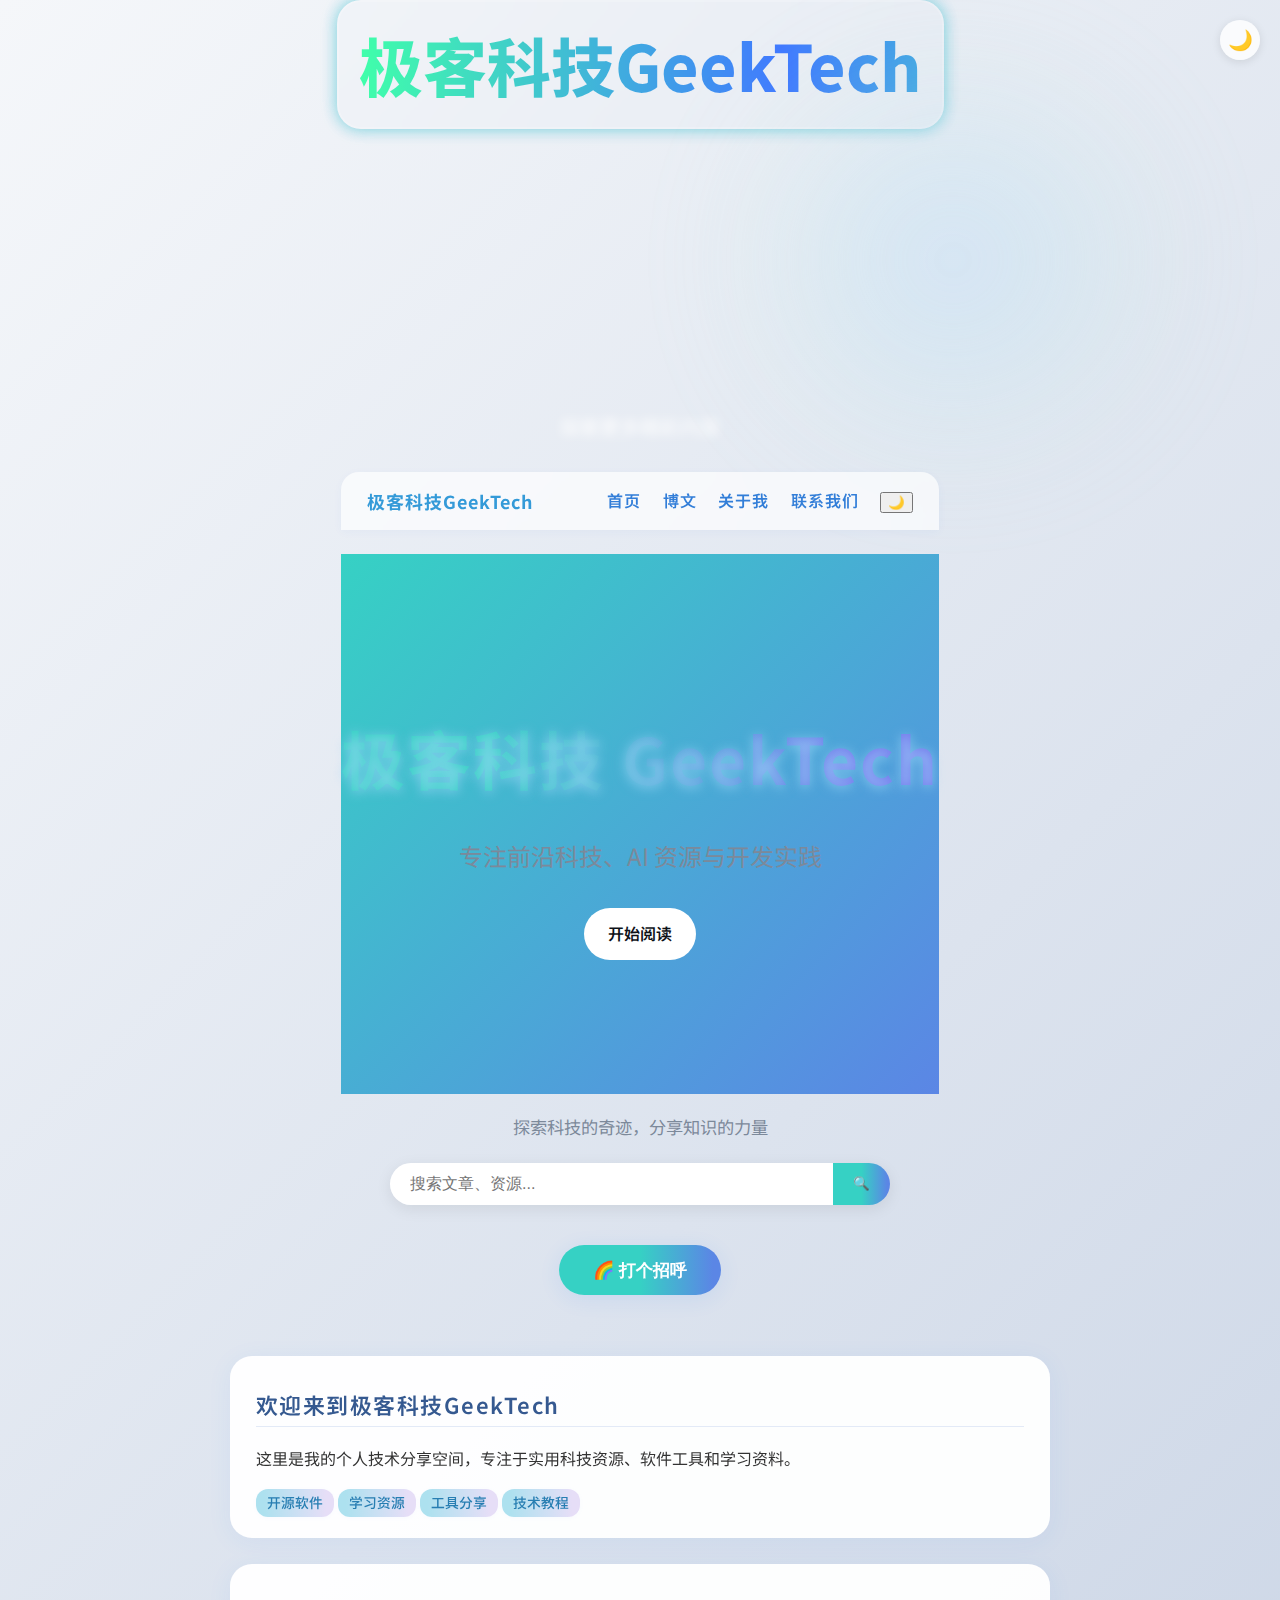
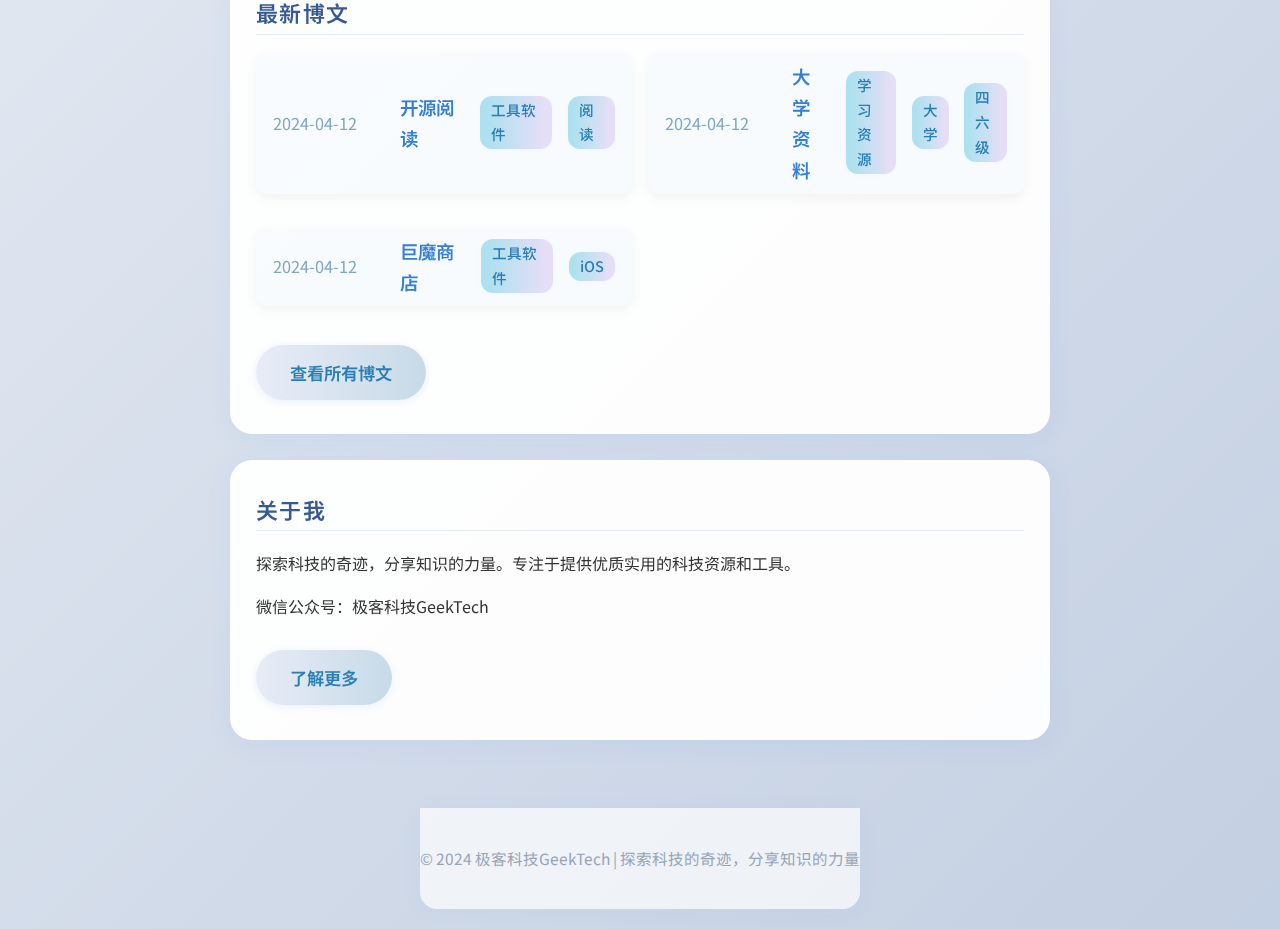
==== index.html @ a08435d4 "Upload new website files" ====
<!DOCTYPE html>
<html lang="zh"><head><title>极客科技 GeekTech 博客</title><meta content="欢迎来到 GeekTech 博客，这里分享 AI 技术、前沿硬件与极客资讯。" name="description"/><meta content="GeekTech, 博客, AI, 极客, 科技, 前沿, 智能硬件" name="keywords"/><meta content="极客科技 GeekTech 博客" property="og:title"><meta content="探索 AI 与极客科技的世界。" property="og:description"><meta content="website" property="og:type"/><meta content="https://yourdomain.com/favicon-512.png" property="og:image"/><meta content="https://yourdomain.com" property="og:url"/><meta content="width=device-width, initial-scale=1" name="viewport"/><link href="favicon.ico" rel="icon"/><link href="https://fonts.googleapis.com" rel="preconnect"/><link crossorigin="" href="https://fonts.gstatic.com" rel="preconnect"/><link href="https://fonts.googleapis.com/css2?family=Noto+Sans+SC:wght@400;700&amp;display=swap" rel="stylesheet"/><link href="style.css" rel="stylesheet"/><style>
        .search-bar {
            max-width: 500px;
            margin: 20px auto;
        }
        .search-bar form {
            display: flex;
            box-shadow: 0 4px 16px rgba(0,0,0,0.08);
            border-radius: 30px;
        }
        .search-bar input {
            flex: 1;
            padding: 12px 20px;
            border: none;
            border-radius: 30px 0 0 30px;
            font-size: 16px;
        }
        .search-bar button {
            background: linear-gradient(90deg, #36d1c4 50%, #5b86e5 95%);
            color: white;
            border: none;
            padding: 0 20px;
            border-radius: 0 30px 30px 0;
            cursor: pointer;
        }
    </style></meta></meta></head><body><!-- Gradient Text 主标题 --><div class="animated-gradient-text custom-class"><div class="text-content" style="background-image: linear-gradient(to right, #40ffaa, #4079ff, #40ffaa, #4079ff, #40ffaa); animation-duration: 3s;">
    极客科技GeekTech
  </div></div><!-- Rotating Text 副标题关键词 --><!-- Scroll Reveal Section Title --><h2 class="scroll-reveal">探索我们的文章与资源</h2><div class="rotating-text-wrapper"><span class="rotating-text">AI 技术</span><span class="rotating-text">智能硬件</span><span class="rotating-text">前沿科技</span></div><!-- Falling Text 欢迎语 --><div class="falling-text">欢迎来到 GeekTech 世界</div><!-- Blur Text 提示信息 --><div class="blur-text">探索更多精彩内容</div><div class="bg-glow"></div><header><nav class="top-nav"><a class="site-title" href="index.html">极客科技GeekTech</a><ul><li><a href="index.html">首页</a></li><li><a href="posts.html">博文</a></li><li><a href="about.html">关于我</a></li><li><a href="contact.html">联系我们</a></li><li><button aria-label="切换暗黑模式" id="theme-toggle">🌙</button></li></ul></nav><section id="hero"><div class="hero-content"><h1>极客科技 GeekTech</h1><p class="subtitle">专注前沿科技、AI 资源与开发实践</p><a class="cta-button" href="posts.html">开始阅读</a></div></section><div class="focus-container" data-words="极客科技 GeekTech" id="true-focus"></div><p>探索科技的奇迹，分享知识的力量</p><div class="search-bar"><form action="search.html" method="get"><input name="q" placeholder="搜索文章、资源..." required="" type="search"/><button type="submit">🔍</button></form></div><button class="fancy-btn" id="welcome-btn">🌈 打个招呼</button><div class="welcome-msg" id="welcome">🎉 欢迎来到极客科技GeekTech！🎉</div></header><main><section class="card home-intro"><h2>欢迎来到极客科技GeekTech</h2><p>这里是我的个人技术分享空间，专注于实用科技资源、软件工具和学习资料。</p><div class="tags" style="margin-top: 16px;"><span class="tag">开源软件</span><span class="tag">学习资源</span><span class="tag">工具分享</span><span class="tag">技术教程</span></div></section><section class="card"><h2>最新博文</h2><ul class="post-list"><li><span class="post-date">2024-04-12</span><a href="post1.html">开源阅读</a><span class="tag">工具软件</span><span class="tag">阅读</span></li><li><span class="post-date">2024-04-12</span><a href="post5.html">大学资料</a><span class="tag">学习资源</span><span class="tag">大学</span><span class="tag">四六级</span></li><li><span class="post-date">2024-04-12</span><a href="post2.html">巨魔商店</a><span class="tag">工具软件</span><span class="tag">iOS</span></li></ul><a class="fancy-btn secondary-btn" href="posts.html" style="margin-top:20px;">查看所有博文</a></section><section class="card" id="about"><h2>关于我</h2><p>探索科技的奇迹，分享知识的力量。专注于提供优质实用的科技资源和工具。</p><p>微信公众号：极客科技GeekTech</p><a class="fancy-btn secondary-btn" href="about.html" style="margin-top:14px;">了解更多</a></section></main><footer><p>© 2024 极客科技GeekTech | 探索科技的奇迹，分享知识的力量</p></footer><script>
var wBtn = document.getElementById('welcome-btn');
if(wBtn){
    wBtn.onclick = function() {
        document.getElementById('welcome').classList.add('show');
    };
}
</script><script defer="" src="common.js"></script><script defer="" src="theme.js"></script><script async="" src="true-focus.js"></script><!-- 返回顶部按钮 --><button id="backToTop" title="回到顶部">↑</button></body></html>
---- style.css ----
:root{
 --bg:#fdfdfd;
 --surface:#ffffff;
 --text:#0d1117;
 --accent:#36d1c4;
 --shadow:0 4px 12px rgba(0,0,0,.05);
 --shadow-hover:0 6px 16px rgba(0,0,0,.08);
}
body.dark-theme{
 --bg:#0d1117;
 --surface:#161b22;
 --text:#c9d1d9;
 --accent:#5b86e5;
 --shadow:0 4px 12px rgba(0,0,0,.4);
 --shadow-hover:0 6px 16px rgba(0,0,0,.6);
}
body{background:var(--bg);color:var(--text);}
.top-nav{position:sticky;top:0;backdrop-filter:blur(8px);background:rgba(255,255,255,.8);z-index:100;}
body.dark-theme .top-nav{background:rgba(22,27,34,.8);}
.post-list{display:grid;grid-template-columns:repeat(auto-fit,minmax(280px,1fr));gap:1rem;list-style:none;padding:0;}
.post-list li{background:var(--surface);padding:1rem 1.25rem;border-radius:12px;box-shadow:var(--shadow);transition:transform .2s,box-shadow .2s;}
.post-list li:hover{transform:translateY(-4px);box-shadow:var(--shadow-hover);}
#hero{display:flex;align-items:center;justify-content:center;min-height:60vh;text-align:center;background:linear-gradient(135deg,#36d1c4 0%,#5b86e5 100%);color:#fff;}
.hero-content h1{font-size:clamp(2.5rem,6vw,4rem);margin-bottom:1rem;}
.hero-content .subtitle{font-size:clamp(1rem,2.5vw,1.5rem);margin-bottom:2rem;}
.cta-button{display:inline-block;padding:.75rem 1.5rem;border-radius:30px;background:#fff;color:#0d1117;font-weight:600;text-decoration:none;transition:transform .2s;}
.cta-button:hover{transform:translateY(-3px);}
@media(max-width:600px){ .search-bar{max-width:90vw;} }
 body{min-height:100vh;background:linear-gradient(135deg,#f5f7fa 0%,#c3cfe2 100%);margin:0;padding:0;color:#333;font-family:'Noto Sans SC','Segoe UI','Helvetica Neue',Arial,sans-serif;line-height:1.7;display:flex;flex-direction:column;}.bg-glow{position:fixed;z-index:0;top:10%;left:60%;width:370px;height:340px;pointer-events:none;border-radius:50%;background:radial-gradient(circle,#bad8ff 0%,#b6f0da66 70%,transparent 100%);filter:blur(70px);opacity:.45;}.card{background:rgba(255,255,255,0.95);border-radius:22px;box-shadow:0 4px 26px rgba(44,132,251,0.065);padding:1.5em 1.6em 1.2em 1.6em;margin:0 auto 26px auto;max-width:780px;position:relative;z-index:1;}.top-nav{display:flex;justify-content:space-between;align-items:center;max-width:880px;margin:0 auto 24px auto;background:rgba(255,255,255,0.67);border-radius:18px 18px 0 0;box-shadow:0 2px 10px rgba(39,108,236,0.04);padding:14px 26px;position:relative;z-index:3;}.top-nav .site-title{font-weight:bold;font-size:1.12em;color:#349ad8;text-decoration:none;letter-spacing:1px;}.top-nav ul{display:flex;gap:1.34em;list-style:none;margin:0;padding:0;}.top-nav li a{color:#327ed8;text-decoration:none;font-weight:600;letter-spacing:1px;transition:color .14s;}.top-nav li a:hover{color:#1fcfad;}header{max-width:880px;margin:0 auto;text-align:center;background:none;padding-top:28px;padding-bottom:8px;border:none;}header h1{font-size:2.25em;margin-top:14px;margin-bottom:0.12em;background:linear-gradient(90deg,#36d1c4 25%,#757bed 85%);color:transparent;-webkit-background-clip:text;background-clip:text;font-weight:bold;text-shadow:0 2px 12px #9ed6f9aa;letter-spacing:2px;}header p{color:#7c899a;font-size:1.08em;margin-bottom:22px;}main{flex-grow:1;margin:0 auto;max-width:820px;width:100%;padding-bottom:42px;}h2{font-size:1.37em;letter-spacing:1.5px;margin-top:0.3em;color:#355990;border-bottom:1px solid #e3eaf7;padding-bottom:0.1em;font-weight:600;}h3{margin-top:1.3em;color:#2ca6aa;font-size:1.08em;}ul.post-list{list-style:none;padding:0;margin:0;}.post-list li{margin-bottom:1.1em;display:flex;align-items:center;background:rgba(202,230,255,0.11);border-radius:11px;padding:0.44em 0.79em 0.44em 1em;gap:0.7em;transition:background 0.3s;font-size:1.06em;}.post-list li:hover{background:rgba(137,197,255,0.24);}.post-date{color:#7fa6c9;min-width:104px;font-size:0.96em;margin-right:0.7em;}.post-list a{text-decoration:none;color:#327ed8;font-weight:600;font-size:1.09em;transition:color 0.16s;margin-right:.5em;}.post-list a:hover{color:#1fcfad;text-decoration:underline;}.tag{display:inline-block;font-size:0.86em;background:linear-gradient(90deg,#ade1ef 10%,#e6def7 90%);color:#277eb2;border-radius:12px;padding:2px 11px;margin-right:4px;margin-bottom:2px;box-shadow:0 1px 4px rgba(120,170,255,0.045);font-weight:500;}.fancy-btn,.secondary-btn{margin:20px 0 8px;padding:13px 34px;font-size:1.08em;border-radius:30px;border:none;background:linear-gradient(90deg,#36d1c4 50%,#5b86e5 95%);color:#fff;font-weight:600;cursor:pointer;box-shadow:0 4px 21px rgba(44,132,251,0.11);outline:none;transition:transform 0.18s,box-shadow 0.35s;position:relative;overflow:hidden;display:inline-block;z-index:1;}.fancy-btn:active{transform:scale(0.96);}.fancy-btn::after{content:'';position:absolute;left:50%;top:50%;width:0;height:0;background:rgba(255,255,255,.22);border-radius:100%;transform:translate(-50%,-50%);z-index:0;transition:width 0.32s,height 0.32s;}.fancy-btn:active::after{width:180px;height:180px;transition:width 0s,height 0s;}.secondary-btn{background:linear-gradient(90deg,#e8ecf6 0%,#c7dae8 100%);color:#277eb2;box-shadow:0 2px 9px rgba(44,132,251,0.095);}.secondary-btn:hover{background:linear-gradient(90deg,#b6eafd 0%,#d8e2f3 100%);}.welcome-msg{opacity:0;font-size:1.14em;margin-top:14px;letter-spacing:2px;color:#4681cf;filter:blur(10px);transition:opacity 0.7s,filter 0.9s;pointer-events:none;user-select:none;}.welcome-msg.show{opacity:1;filter:blur(0);animation:glow 1.7s linear infinite alternate;}@keyframes glow{from{text-shadow:0 0 5px #fff,0 0 14px #58dacc;}to{text-shadow:0 0 24px #36d1c4,0 0 9px #5b86e5;}}article h2{font-size:1.27em;border-bottom:1px solid #eaf3fc;color:#379ca5;padding-bottom:0.18em;font-weight:600;}article p,article ul,article ol{margin-bottom:1.08em;}article ul,article ol{padding-left:1.4em;}dl{margin-bottom:1.5em;}dt{font-weight:bold;color:#257eb2;}dd{margin-bottom:0.7em;}.related-posts,.comments{margin-top:1.38em;background:#f6fafd;border-radius:12px;padding:1em 1.1em;}a{color:#269ee7;text-decoration:none;transition:color .2s;}a:hover{color:#22a6a5;text-decoration:underline;}footer{max-width:880px;margin:0 auto 20px auto;border-radius:0 0 17px 17px;background:rgba(255,255,255,0.69);text-align:center;font-size:0.97em;color:#97a4b8;padding:22px 0;box-shadow:0 2px 19px 0 rgba(100,170,220,0.06);}@media (max-width:800px){header,main,footer,.card,.top-nav{max-width:97vw;}.top-nav{padding:8px 7px;}}@media (max-width:600px){header,main,footer,.card{padding-left:2vw;padding-right:2vw;}.top-nav ul{gap:0.9em;}header h1{font-size:1.5em;}.post-list li{flex-direction:column;align-items:flex-start;}.post-date{margin-bottom:0.1em;min-width:auto;}.post-list a{font-size:1em;}}#fuzzy-title{max-width:100%;height:auto;}.focus-word{position:relative;font-size:3rem;font-weight:900;cursor:default;}.focus-frame{position:absolute;top:0;left:0;pointer-events:none;box-sizing:content-box;border:none;opacity:0;transition:all 0.5s ease;}.corner{position:absolute;width:1rem;height:1rem;border:3px solid red;filter:drop-shadow(0px 0px 4px red);border-radius:3px;transition:none;}.top-left{top:-10px;left:-10px;border-right:none;border-bottom:none;}.top-right{top:-10px;right:-10px;border-left:none;border-bottom:none;}.bottom-left{bottom:-10px;left:-10px;border-right:none;border-top:none;}.bottom-right{bottom:-10px;right:-10px;border-left:none;border-top:none;}.animated-gradient-text{position:relative;margin:0 auto;display:flex;max-width:fit-content;flex-direction:row;align-items:center;justify-content:center;border-radius:1.25rem;font-weight:500;backdrop-filter:blur(10px);transition:box-shadow 0.5s ease-out;overflow:hidden;cursor:pointer;}.gradient-overlay{position:absolute;top:0;left:0;right:0;bottom:0;background-size:300% 100%;animation:gradient linear infinite;border-radius:inherit;z-index:0;pointer-events:none;}.gradient-overlay::before{content:"";position:absolute;left:0;top:0;border-radius:inherit;width:calc(100% - 2px);height:calc(100% - 2px);left:50%;top:50%;transform:translate(-50%,-50%);background-color:#060606;z-index:-1;}@keyframes gradient{0%{background-position:0% 50%;}50%{background-position:100% 50%;}100%{background-position:0% 50%;}}.text-content{display:inline-block;position:relative;z-index:2;background-size:300% 100%;background-clip:text;-webkit-background-clip:text;color:transparent;animation:gradient linear infinite;}.animated-gradient-text.custom-class{padding:0.5rem 1.25rem;border:2px solid rgba(255,255,255,0.2);box-shadow:0 0 15px rgba(64,255,170,0.4),0 0 15px rgba(64,121,255,0.4);transition:transform 0.3s ease,box-shadow 0.3s ease;border-radius:1.5rem;backdrop-filter:blur(12px);font-size:clamp(2rem,5vw,4.5rem);}.animated-gradient-text.custom-class:hover{transform:scale(1.03);box-shadow:0 0 25px rgba(64,255,170,0.6),0 0 25px rgba(64,121,255,0.6);}.text-content{font-weight:800;}.rotating-text-wrapper{font-size:1.8rem;font-weight:600;text-align:center;margin:1rem auto;height:2rem;overflow:hidden;position:relative;color:#ffffff;}.rotating-text{display:block;position:absolute;width:100%;animation:rotateText 6s infinite;text-align:center;}@keyframes rotateText{0%{transform:translateY(0%);opacity:1;}20%{opacity:1;}25%{transform:translateY(-100%);opacity:0;}45%{opacity:1;}50%{transform:translateY(-200%);}70%{opacity:1;}75%{transform:translateY(-300%);opacity:0;}100%{transform:translateY(0%);opacity:1;}}.falling-text{font-size:2rem;font-weight:bold;text-align:center;margin-top:2rem;color:#40ffaa;opacity:0;transform:translateY(-50px);animation:fallIn 1s ease-out forwards;}@keyframes fallIn{to{opacity:1;transform:translateY(0);}}.blur-text{font-size:1.25rem;text-align:center;color:#ffffff;filter:blur(5px);animation:blurIn 2s ease forwards;margin-top:1rem;}@keyframes blurIn{to{filter:blur(0px);}}.scroll-reveal{opacity:0;transform:translateY(40px);transition:all 0.8s ease-out;text-align:center;font-size:1.75rem;margin-top:2.5rem;color:#ffffff;}.scroll-reveal.revealed{opacity:1;transform:translateY(0);}#backToTop{position:fixed;bottom:2rem;right:2rem;background-color:rgba(64,121,255,0.8);color:white;border:none;border-radius:50%;font-size:1.5rem;width:48px;height:48px;cursor:pointer;z-index:999;display:none;transition:opacity 0.3s ease;}#backToTop:hover{background-color:#4079ff;}
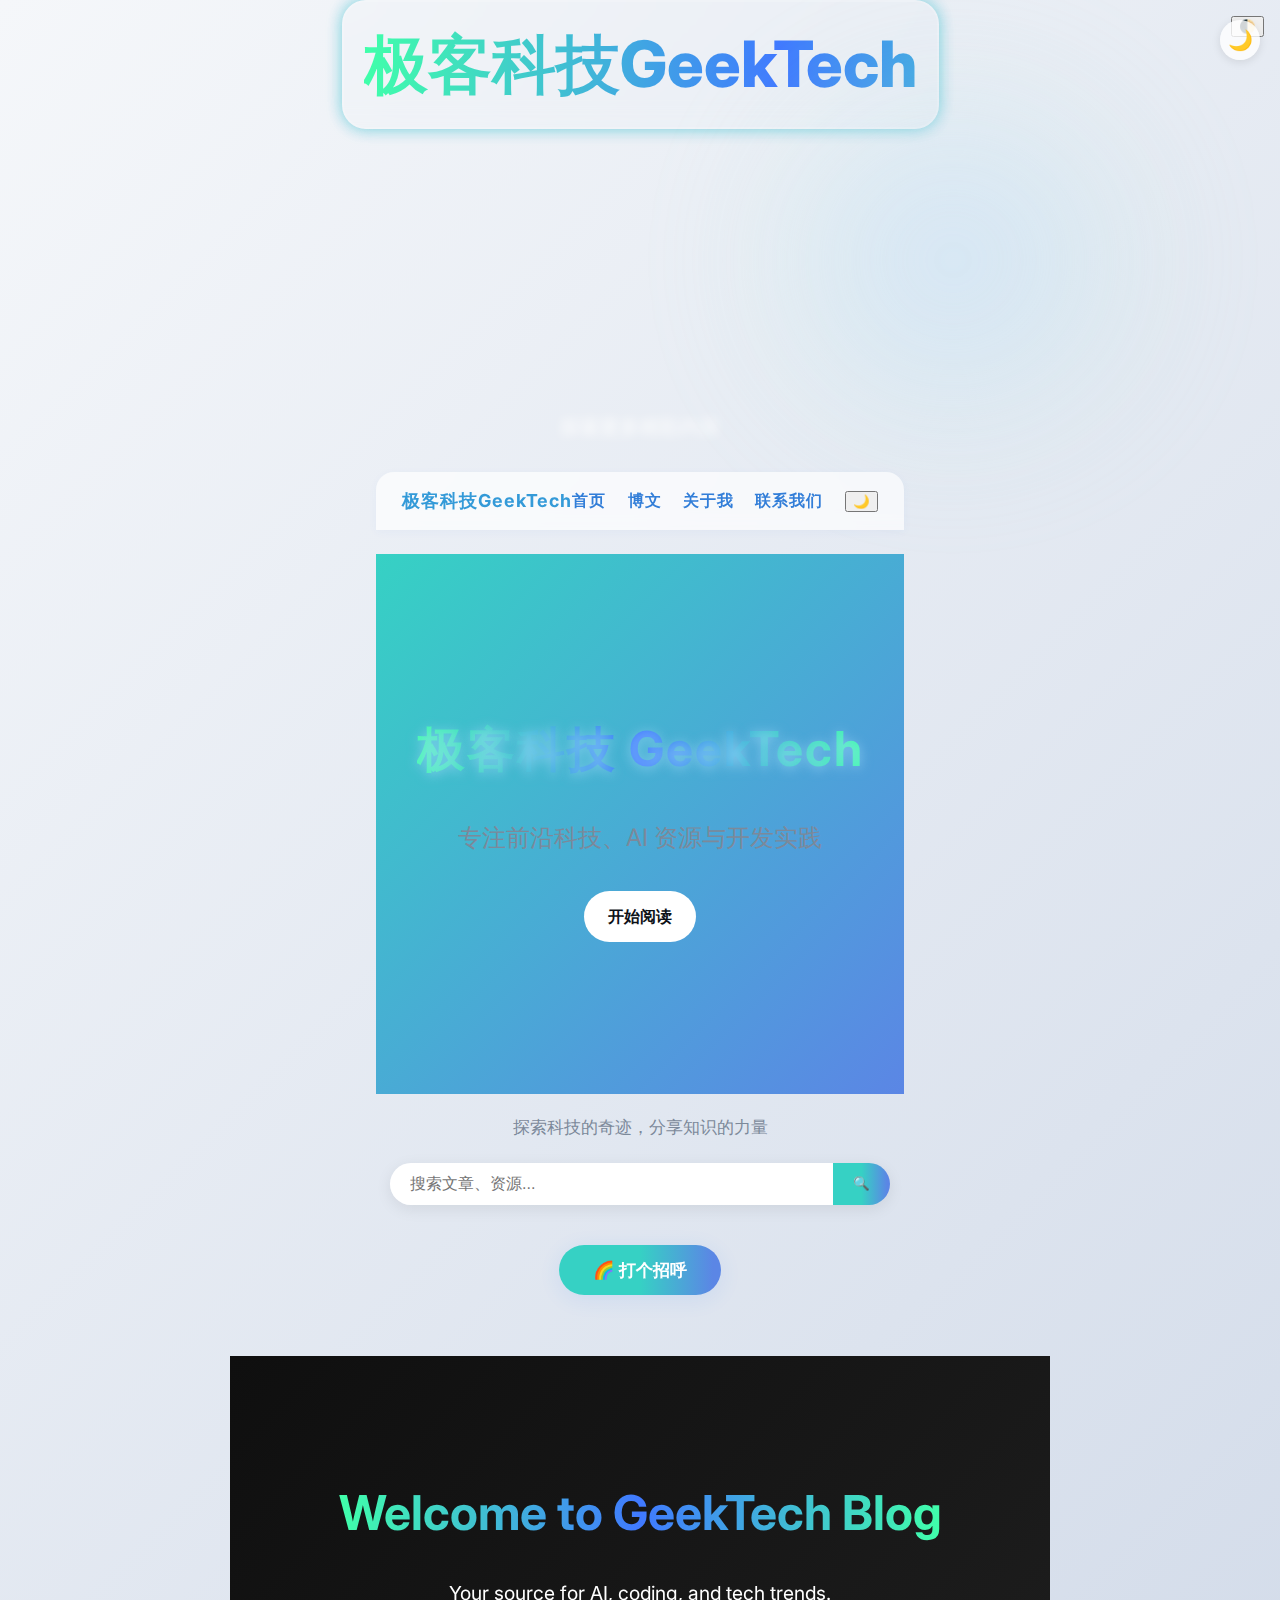
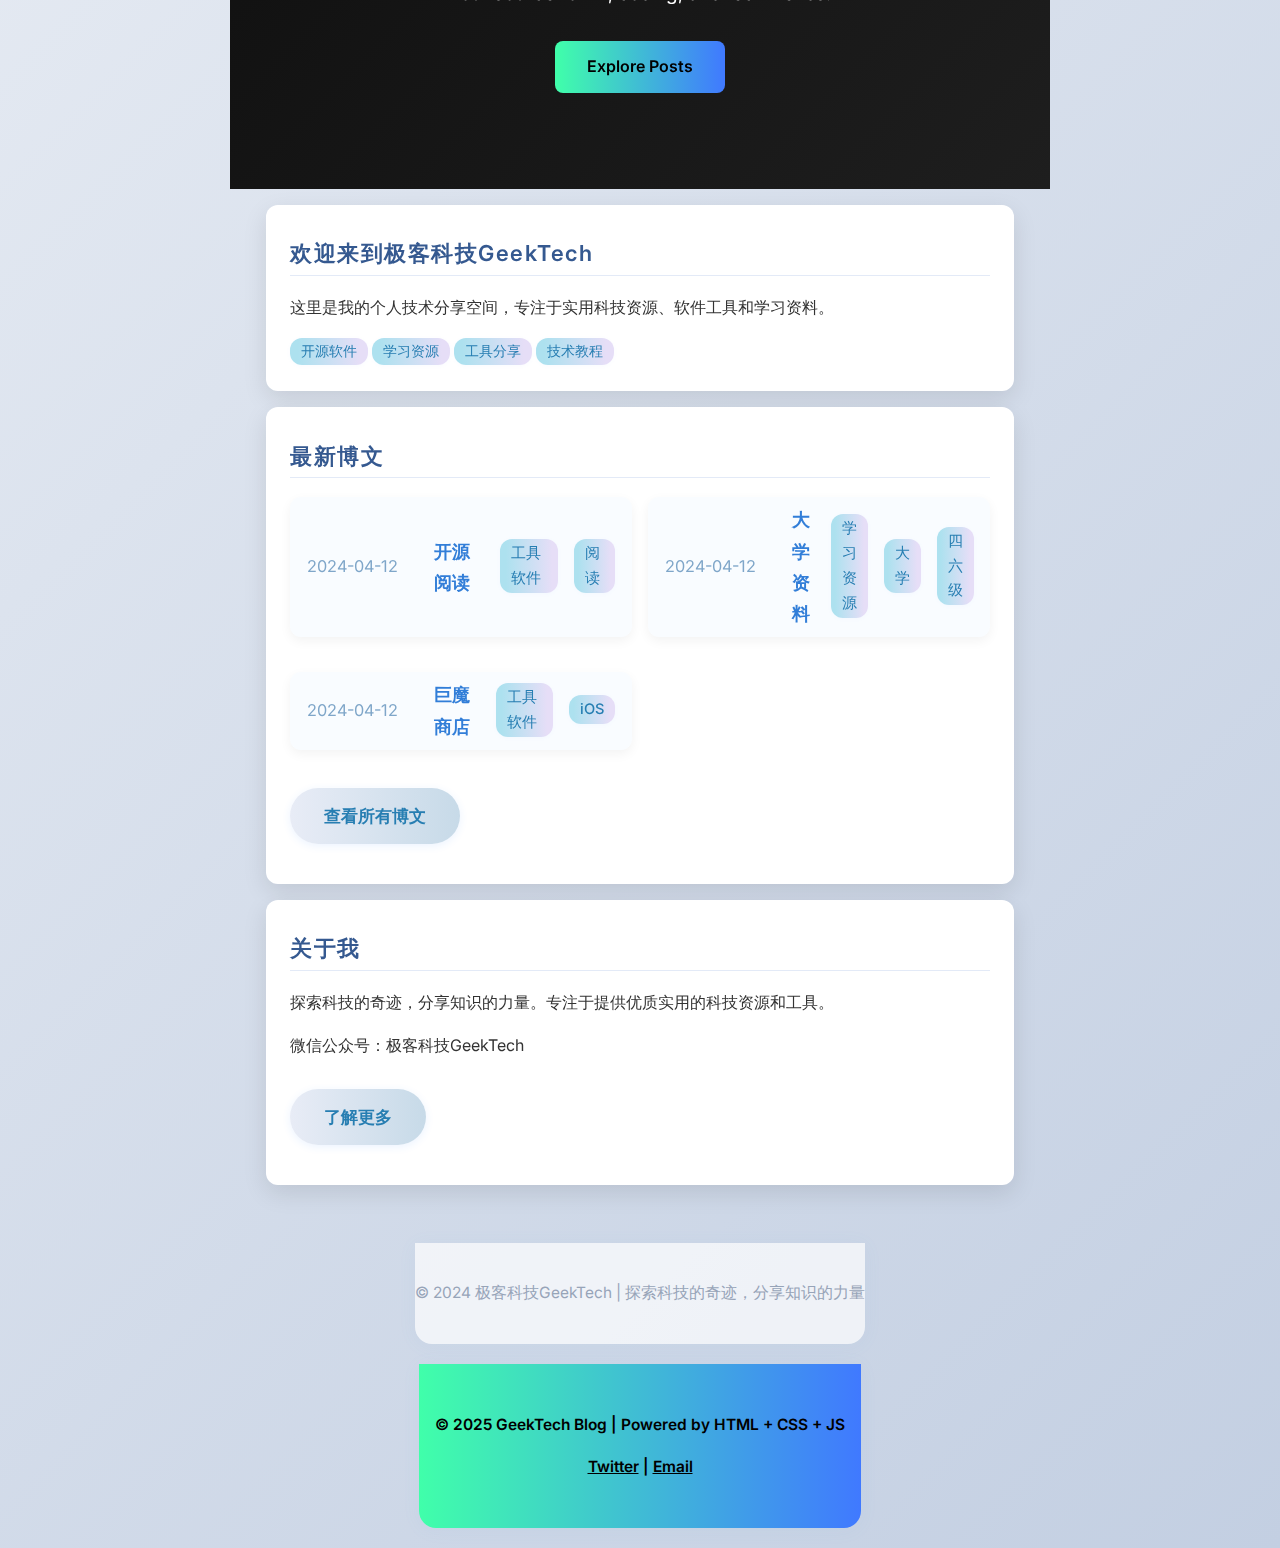
==== commit 5e796702: "Upload new website files" ====
--- a/index.html
+++ b/index.html
@@ -1,5 +1,6 @@
 <!DOCTYPE html>
-<html lang="zh"><head><title>极客科技 GeekTech 博客</title><meta content="欢迎来到 GeekTech 博客，这里分享 AI 技术、前沿硬件与极客资讯。" name="description"/><meta content="GeekTech, 博客, AI, 极客, 科技, 前沿, 智能硬件" name="keywords"/><meta content="极客科技 GeekTech 博客" property="og:title"><meta content="探索 AI 与极客科技的世界。" property="og:description"><meta content="website" property="og:type"/><meta content="https://yourdomain.com/favicon-512.png" property="og:image"/><meta content="https://yourdomain.com" property="og:url"/><meta content="width=device-width, initial-scale=1" name="viewport"/><link href="favicon.ico" rel="icon"/><link href="https://fonts.googleapis.com" rel="preconnect"/><link crossorigin="" href="https://fonts.gstatic.com" rel="preconnect"/><link href="https://fonts.googleapis.com/css2?family=Noto+Sans+SC:wght@400;700&amp;display=swap" rel="stylesheet"/><link href="style.css" rel="stylesheet"/><style>
+
+<html lang="zh"><head><meta charset="utf-8"/><title>极客科技 GeekTech 博客</title><meta content="欢迎来到 GeekTech 博客，这里分享 AI 技术、前沿硬件与极客资讯。" name="description"/><meta content="GeekTech, 博客, AI, 极客, 科技, 前沿, 智能硬件" name="keywords"/><meta content="极客科技 GeekTech 博客" property="og:title"/><meta content="探索 AI 与极客科技的世界。" property="og:description"/><meta content="website" property="og:type"/><meta content="https://yourdomain.com/favicon-512.png" property="og:image"/><meta content="https://yourdomain.com" property="og:url"/><meta content="width=device-width, initial-scale=1" name="viewport"/><link href="favicon.ico" rel="icon"/><link href="https://fonts.googleapis.com" rel="preconnect"/><link crossorigin="" href="https://fonts.gstatic.com" rel="preconnect"/><link href="https://fonts.googleapis.com/css2?family=Noto+Sans+SC:wght@400;700&amp;display=swap" rel="stylesheet"/><link href="style.css" rel="stylesheet"/><style>
         .search-bar {
             max-width: 500px;
             margin: 20px auto;
@@ -24,13 +25,41 @@
             border-radius: 0 30px 30px 0;
             cursor: pointer;
         }
-    </style></meta></meta></head><body><!-- Gradient Text 主标题 --><div class="animated-gradient-text custom-class"><div class="text-content" style="background-image: linear-gradient(to right, #40ffaa, #4079ff, #40ffaa, #4079ff, #40ffaa); animation-duration: 3s;">
+    body { font-family: 'Inter', sans-serif; }</style><meta content="summary_large_image" name="twitter:card"/><meta content="极客科技 GeekTech 博客" name="twitter:title"/><meta content="欢迎来到 GeekTech 博客，这里分享 AI 技术、前沿硬件与极客资讯。" name="twitter:description"/><meta content="favicon-512.png" name="twitter:image"/><link href="https://geektech.example.com/index.html" rel="canonical"/><meta content="极客科技 GeekTech 博客" property="og:title"/><meta content="article" property="og:type"/><meta content="https://example.com/index.html" property="og:url"/><meta content="GeekTech" property="og:site_name"/><link href="https://fonts.googleapis.com/css2?family=Inter:wght@400;600;700&amp;display=swap" rel="stylesheet"/></head><body class=""><a class="skip-link" href="#main-content">跳到内容</a><!-- Gradient Text 主标题 --><div class="animated-gradient-text custom-class" id="main-content"><div class="text-content" style="background-image: linear-gradient(to right, #40ffaa, #4079ff, #40ffaa, #4079ff, #40ffaa); animation-duration: 3s;">
     极客科技GeekTech
-  </div></div><!-- Rotating Text 副标题关键词 --><!-- Scroll Reveal Section Title --><h2 class="scroll-reveal">探索我们的文章与资源</h2><div class="rotating-text-wrapper"><span class="rotating-text">AI 技术</span><span class="rotating-text">智能硬件</span><span class="rotating-text">前沿科技</span></div><!-- Falling Text 欢迎语 --><div class="falling-text">欢迎来到 GeekTech 世界</div><!-- Blur Text 提示信息 --><div class="blur-text">探索更多精彩内容</div><div class="bg-glow"></div><header><nav class="top-nav"><a class="site-title" href="index.html">极客科技GeekTech</a><ul><li><a href="index.html">首页</a></li><li><a href="posts.html">博文</a></li><li><a href="about.html">关于我</a></li><li><a href="contact.html">联系我们</a></li><li><button aria-label="切换暗黑模式" id="theme-toggle">🌙</button></li></ul></nav><section id="hero"><div class="hero-content"><h1>极客科技 GeekTech</h1><p class="subtitle">专注前沿科技、AI 资源与开发实践</p><a class="cta-button" href="posts.html">开始阅读</a></div></section><div class="focus-container" data-words="极客科技 GeekTech" id="true-focus"></div><p>探索科技的奇迹，分享知识的力量</p><div class="search-bar"><form action="search.html" method="get"><input name="q" placeholder="搜索文章、资源..." required="" type="search"/><button type="submit">🔍</button></form></div><button class="fancy-btn" id="welcome-btn">🌈 打个招呼</button><div class="welcome-msg" id="welcome">🎉 欢迎来到极客科技GeekTech！🎉</div></header><main><section class="card home-intro"><h2>欢迎来到极客科技GeekTech</h2><p>这里是我的个人技术分享空间，专注于实用科技资源、软件工具和学习资料。</p><div class="tags" style="margin-top: 16px;"><span class="tag">开源软件</span><span class="tag">学习资源</span><span class="tag">工具分享</span><span class="tag">技术教程</span></div></section><section class="card"><h2>最新博文</h2><ul class="post-list"><li><span class="post-date">2024-04-12</span><a href="post1.html">开源阅读</a><span class="tag">工具软件</span><span class="tag">阅读</span></li><li><span class="post-date">2024-04-12</span><a href="post5.html">大学资料</a><span class="tag">学习资源</span><span class="tag">大学</span><span class="tag">四六级</span></li><li><span class="post-date">2024-04-12</span><a href="post2.html">巨魔商店</a><span class="tag">工具软件</span><span class="tag">iOS</span></li></ul><a class="fancy-btn secondary-btn" href="posts.html" style="margin-top:20px;">查看所有博文</a></section><section class="card" id="about"><h2>关于我</h2><p>探索科技的奇迹，分享知识的力量。专注于提供优质实用的科技资源和工具。</p><p>微信公众号：极客科技GeekTech</p><a class="fancy-btn secondary-btn" href="about.html" style="margin-top:14px;">了解更多</a></section></main><footer><p>© 2024 极客科技GeekTech | 探索科技的奇迹，分享知识的力量</p></footer><script>
+  </div></div><!-- Rotating Text 副标题关键词 --><!-- Scroll Reveal Section Title --><h2 class="scroll-reveal">探索我们的文章与资源</h2><div class="rotating-text-wrapper"><span class="rotating-text">AI 技术</span><span class="rotating-text">智能硬件</span><span class="rotating-text">前沿科技</span></div><!-- Falling Text 欢迎语 --><div class="falling-text">欢迎来到 GeekTech 世界</div><!-- Blur Text 提示信息 --><div class="blur-text">探索更多精彩内容</div><div class="bg-glow"></div><header><nav class="top-nav"><a class="site-title" href="index.html">极客科技GeekTech</a><ul><li><a href="index.html">首页</a></li><li><a href="posts.html">博文</a></li><li><a href="about.html">关于我</a></li><li><a href="contact.html">联系我们</a></li><li><button aria-label="切换暗黑模式" id="theme-toggle">🌙</button></li></ul></nav><section id="hero"><div class="hero-content"><h1 class="gradient-text">极客科技 GeekTech</h1><p class="subtitle">专注前沿科技、AI 资源与开发实践</p><a class="cta-button" href="posts.html">开始阅读</a></div></section><div class="focus-container" data-words="极客科技 GeekTech" id="true-focus"></div><p>探索科技的奇迹，分享知识的力量</p><div class="search-bar"><form action="search.html" method="get"><input name="q" placeholder="搜索文章、资源..." required="" type="search"/><button type="submit">🔍</button></form></div><button class="fancy-btn" id="welcome-btn">🌈 打个招呼</button><div class="welcome-msg" id="welcome">🎉 欢迎来到极客科技GeekTech！🎉</div></header><main>
+<section class="hero-section"><div id="particles-bg"></div>
+<div class="hero-content">
+<h1 class="gradient-text focus-text">Welcome to GeekTech Blog</h1>
+<p>Your source for AI, coding, and tech trends.</p>
+<a class="hero-btn" href="posts.html">Explore Posts</a>
+</div>
+</section>
+<section class="card home-intro"><h2>欢迎来到极客科技GeekTech</h2><p>这里是我的个人技术分享空间，专注于实用科技资源、软件工具和学习资料。</p><div class="tags" style="margin-top: 16px;"><span class="tag">开源软件</span><span class="tag">学习资源</span><span class="tag">工具分享</span><span class="tag">技术教程</span></div></section><section class="card"><h2>最新博文</h2><ul class="post-list"><li><span class="post-date">2024-04-12</span><a href="post1.html">开源阅读</a><span class="tag">工具软件</span><span class="tag">阅读</span></li><li><span class="post-date">2024-04-12</span><a href="post5.html">大学资料</a><span class="tag">学习资源</span><span class="tag">大学</span><span class="tag">四六级</span></li><li><span class="post-date">2024-04-12</span><a href="post2.html">巨魔商店</a><span class="tag">工具软件</span><span class="tag">iOS</span></li></ul><a class="fancy-btn secondary-btn" href="posts.html" style="margin-top:20px;">查看所有博文</a></section><section class="card" id="about"><h2>关于我</h2><p>探索科技的奇迹，分享知识的力量。专注于提供优质实用的科技资源和工具。</p><p>微信公众号：极客科技GeekTech</p><a class="fancy-btn secondary-btn" href="about.html" style="margin-top:14px;">了解更多</a></section></main><footer><p>© 2024 极客科技GeekTech | 探索科技的奇迹，分享知识的力量</p></footer><script>
 var wBtn = document.getElementById('welcome-btn');
 if(wBtn){
     wBtn.onclick = function() {
         document.getElementById('welcome').classList.add('show');
     };
 }
-</script><script defer="" src="common.js"></script><script defer="" src="theme.js"></script><script async="" src="true-focus.js"></script><!-- 返回顶部按钮 --><button id="backToTop" title="回到顶部">↑</button></body></html>+</script><script defer="" src="common.js"></script><script defer="" src="theme.js"></script><script async="" src="true-focus.js"></script><!-- 返回顶部按钮 --><button id="backToTop" title="回到顶部">↑</button><script>
+const observer = new IntersectionObserver(entries=>{
+  entries.forEach(e=>{
+     if(e.isIntersecting){
+       e.target.classList.add('fade-in');
+       observer.unobserve(e.target);
+     }
+  });
+},{threshold:0.1});
+document.querySelectorAll('.post-list li, .post-card, img').forEach(el=>{ observer.observe(el); });
+</script><script src="particles.js"></script>
+<footer class="site-footer">
+<div class="footer-content">
+<p>© 2025 GeekTech Blog | Powered by HTML + CSS + JS</p>
+<p>
+<a href="https://x.com/GeekAIpreneur" target="_blank">Twitter</a> |
+      <a href="mailto:hi@geektech.com">Email</a>
+</p>
+</div>
+</footer>
+</body></html>--- a/style.css
+++ b/style.css
@@ -26,4 +26,159 @@
 .cta-button{display:inline-block;padding:.75rem 1.5rem;border-radius:30px;background:#fff;color:#0d1117;font-weight:600;text-decoration:none;transition:transform .2s;}
 .cta-button:hover{transform:translateY(-3px);}
 @media(max-width:600px){ .search-bar{max-width:90vw;} }
- body{min-height:100vh;background:linear-gradient(135deg,#f5f7fa 0%,#c3cfe2 100%);margin:0;padding:0;color:#333;font-family:'Noto Sans SC','Segoe UI','Helvetica Neue',Arial,sans-serif;line-height:1.7;display:flex;flex-direction:column;}.bg-glow{position:fixed;z-index:0;top:10%;left:60%;width:370px;height:340px;pointer-events:none;border-radius:50%;background:radial-gradient(circle,#bad8ff 0%,#b6f0da66 70%,transparent 100%);filter:blur(70px);opacity:.45;}.card{background:rgba(255,255,255,0.95);border-radius:22px;box-shadow:0 4px 26px rgba(44,132,251,0.065);padding:1.5em 1.6em 1.2em 1.6em;margin:0 auto 26px auto;max-width:780px;position:relative;z-index:1;}.top-nav{display:flex;justify-content:space-between;align-items:center;max-width:880px;margin:0 auto 24px auto;background:rgba(255,255,255,0.67);border-radius:18px 18px 0 0;box-shadow:0 2px 10px rgba(39,108,236,0.04);padding:14px 26px;position:relative;z-index:3;}.top-nav .site-title{font-weight:bold;font-size:1.12em;color:#349ad8;text-decoration:none;letter-spacing:1px;}.top-nav ul{display:flex;gap:1.34em;list-style:none;margin:0;padding:0;}.top-nav li a{color:#327ed8;text-decoration:none;font-weight:600;letter-spacing:1px;transition:color .14s;}.top-nav li a:hover{color:#1fcfad;}header{max-width:880px;margin:0 auto;text-align:center;background:none;padding-top:28px;padding-bottom:8px;border:none;}header h1{font-size:2.25em;margin-top:14px;margin-bottom:0.12em;background:linear-gradient(90deg,#36d1c4 25%,#757bed 85%);color:transparent;-webkit-background-clip:text;background-clip:text;font-weight:bold;text-shadow:0 2px 12px #9ed6f9aa;letter-spacing:2px;}header p{color:#7c899a;font-size:1.08em;margin-bottom:22px;}main{flex-grow:1;margin:0 auto;max-width:820px;width:100%;padding-bottom:42px;}h2{font-size:1.37em;letter-spacing:1.5px;margin-top:0.3em;color:#355990;border-bottom:1px solid #e3eaf7;padding-bottom:0.1em;font-weight:600;}h3{margin-top:1.3em;color:#2ca6aa;font-size:1.08em;}ul.post-list{list-style:none;padding:0;margin:0;}.post-list li{margin-bottom:1.1em;display:flex;align-items:center;background:rgba(202,230,255,0.11);border-radius:11px;padding:0.44em 0.79em 0.44em 1em;gap:0.7em;transition:background 0.3s;font-size:1.06em;}.post-list li:hover{background:rgba(137,197,255,0.24);}.post-date{color:#7fa6c9;min-width:104px;font-size:0.96em;margin-right:0.7em;}.post-list a{text-decoration:none;color:#327ed8;font-weight:600;font-size:1.09em;transition:color 0.16s;margin-right:.5em;}.post-list a:hover{color:#1fcfad;text-decoration:underline;}.tag{display:inline-block;font-size:0.86em;background:linear-gradient(90deg,#ade1ef 10%,#e6def7 90%);color:#277eb2;border-radius:12px;padding:2px 11px;margin-right:4px;margin-bottom:2px;box-shadow:0 1px 4px rgba(120,170,255,0.045);font-weight:500;}.fancy-btn,.secondary-btn{margin:20px 0 8px;padding:13px 34px;font-size:1.08em;border-radius:30px;border:none;background:linear-gradient(90deg,#36d1c4 50%,#5b86e5 95%);color:#fff;font-weight:600;cursor:pointer;box-shadow:0 4px 21px rgba(44,132,251,0.11);outline:none;transition:transform 0.18s,box-shadow 0.35s;position:relative;overflow:hidden;display:inline-block;z-index:1;}.fancy-btn:active{transform:scale(0.96);}.fancy-btn::after{content:'';position:absolute;left:50%;top:50%;width:0;height:0;background:rgba(255,255,255,.22);border-radius:100%;transform:translate(-50%,-50%);z-index:0;transition:width 0.32s,height 0.32s;}.fancy-btn:active::after{width:180px;height:180px;transition:width 0s,height 0s;}.secondary-btn{background:linear-gradient(90deg,#e8ecf6 0%,#c7dae8 100%);color:#277eb2;box-shadow:0 2px 9px rgba(44,132,251,0.095);}.secondary-btn:hover{background:linear-gradient(90deg,#b6eafd 0%,#d8e2f3 100%);}.welcome-msg{opacity:0;font-size:1.14em;margin-top:14px;letter-spacing:2px;color:#4681cf;filter:blur(10px);transition:opacity 0.7s,filter 0.9s;pointer-events:none;user-select:none;}.welcome-msg.show{opacity:1;filter:blur(0);animation:glow 1.7s linear infinite alternate;}@keyframes glow{from{text-shadow:0 0 5px #fff,0 0 14px #58dacc;}to{text-shadow:0 0 24px #36d1c4,0 0 9px #5b86e5;}}article h2{font-size:1.27em;border-bottom:1px solid #eaf3fc;color:#379ca5;padding-bottom:0.18em;font-weight:600;}article p,article ul,article ol{margin-bottom:1.08em;}article ul,article ol{padding-left:1.4em;}dl{margin-bottom:1.5em;}dt{font-weight:bold;color:#257eb2;}dd{margin-bottom:0.7em;}.related-posts,.comments{margin-top:1.38em;background:#f6fafd;border-radius:12px;padding:1em 1.1em;}a{color:#269ee7;text-decoration:none;transition:color .2s;}a:hover{color:#22a6a5;text-decoration:underline;}footer{max-width:880px;margin:0 auto 20px auto;border-radius:0 0 17px 17px;background:rgba(255,255,255,0.69);text-align:center;font-size:0.97em;color:#97a4b8;padding:22px 0;box-shadow:0 2px 19px 0 rgba(100,170,220,0.06);}@media (max-width:800px){header,main,footer,.card,.top-nav{max-width:97vw;}.top-nav{padding:8px 7px;}}@media (max-width:600px){header,main,footer,.card{padding-left:2vw;padding-right:2vw;}.top-nav ul{gap:0.9em;}header h1{font-size:1.5em;}.post-list li{flex-direction:column;align-items:flex-start;}.post-date{margin-bottom:0.1em;min-width:auto;}.post-list a{font-size:1em;}}#fuzzy-title{max-width:100%;height:auto;}.focus-word{position:relative;font-size:3rem;font-weight:900;cursor:default;}.focus-frame{position:absolute;top:0;left:0;pointer-events:none;box-sizing:content-box;border:none;opacity:0;transition:all 0.5s ease;}.corner{position:absolute;width:1rem;height:1rem;border:3px solid red;filter:drop-shadow(0px 0px 4px red);border-radius:3px;transition:none;}.top-left{top:-10px;left:-10px;border-right:none;border-bottom:none;}.top-right{top:-10px;right:-10px;border-left:none;border-bottom:none;}.bottom-left{bottom:-10px;left:-10px;border-right:none;border-top:none;}.bottom-right{bottom:-10px;right:-10px;border-left:none;border-top:none;}.animated-gradient-text{position:relative;margin:0 auto;display:flex;max-width:fit-content;flex-direction:row;align-items:center;justify-content:center;border-radius:1.25rem;font-weight:500;backdrop-filter:blur(10px);transition:box-shadow 0.5s ease-out;overflow:hidden;cursor:pointer;}.gradient-overlay{position:absolute;top:0;left:0;right:0;bottom:0;background-size:300% 100%;animation:gradient linear infinite;border-radius:inherit;z-index:0;pointer-events:none;}.gradient-overlay::before{content:"";position:absolute;left:0;top:0;border-radius:inherit;width:calc(100% - 2px);height:calc(100% - 2px);left:50%;top:50%;transform:translate(-50%,-50%);background-color:#060606;z-index:-1;}@keyframes gradient{0%{background-position:0% 50%;}50%{background-position:100% 50%;}100%{background-position:0% 50%;}}.text-content{display:inline-block;position:relative;z-index:2;background-size:300% 100%;background-clip:text;-webkit-background-clip:text;color:transparent;animation:gradient linear infinite;}.animated-gradient-text.custom-class{padding:0.5rem 1.25rem;border:2px solid rgba(255,255,255,0.2);box-shadow:0 0 15px rgba(64,255,170,0.4),0 0 15px rgba(64,121,255,0.4);transition:transform 0.3s ease,box-shadow 0.3s ease;border-radius:1.5rem;backdrop-filter:blur(12px);font-size:clamp(2rem,5vw,4.5rem);}.animated-gradient-text.custom-class:hover{transform:scale(1.03);box-shadow:0 0 25px rgba(64,255,170,0.6),0 0 25px rgba(64,121,255,0.6);}.text-content{font-weight:800;}.rotating-text-wrapper{font-size:1.8rem;font-weight:600;text-align:center;margin:1rem auto;height:2rem;overflow:hidden;position:relative;color:#ffffff;}.rotating-text{display:block;position:absolute;width:100%;animation:rotateText 6s infinite;text-align:center;}@keyframes rotateText{0%{transform:translateY(0%);opacity:1;}20%{opacity:1;}25%{transform:translateY(-100%);opacity:0;}45%{opacity:1;}50%{transform:translateY(-200%);}70%{opacity:1;}75%{transform:translateY(-300%);opacity:0;}100%{transform:translateY(0%);opacity:1;}}.falling-text{font-size:2rem;font-weight:bold;text-align:center;margin-top:2rem;color:#40ffaa;opacity:0;transform:translateY(-50px);animation:fallIn 1s ease-out forwards;}@keyframes fallIn{to{opacity:1;transform:translateY(0);}}.blur-text{font-size:1.25rem;text-align:center;color:#ffffff;filter:blur(5px);animation:blurIn 2s ease forwards;margin-top:1rem;}@keyframes blurIn{to{filter:blur(0px);}}.scroll-reveal{opacity:0;transform:translateY(40px);transition:all 0.8s ease-out;text-align:center;font-size:1.75rem;margin-top:2.5rem;color:#ffffff;}.scroll-reveal.revealed{opacity:1;transform:translateY(0);}#backToTop{position:fixed;bottom:2rem;right:2rem;background-color:rgba(64,121,255,0.8);color:white;border:none;border-radius:50%;font-size:1.5rem;width:48px;height:48px;cursor:pointer;z-index:999;display:none;transition:opacity 0.3s ease;}#backToTop:hover{background-color:#4079ff;}+ body{min-height:100vh;background:linear-gradient(135deg,#f5f7fa 0%,#c3cfe2 100%);margin:0;padding:0;color:#333;font-family:'Noto Sans SC','Segoe UI','Helvetica Neue',Arial,sans-serif;line-height:1.7;display:flex;flex-direction:column;}.bg-glow{position:fixed;z-index:0;top:10%;left:60%;width:370px;height:340px;pointer-events:none;border-radius:50%;background:radial-gradient(circle,#bad8ff 0%,#b6f0da66 70%,transparent 100%);filter:blur(70px);opacity:.45;}.card{background:rgba(255,255,255,0.95);border-radius:22px;box-shadow:0 4px 26px rgba(44,132,251,0.065);padding:1.5em 1.6em 1.2em 1.6em;margin:0 auto 26px auto;max-width:780px;position:relative;z-index:1;}.top-nav{display:flex;justify-content:space-between;align-items:center;max-width:880px;margin:0 auto 24px auto;background:rgba(255,255,255,0.67);border-radius:18px 18px 0 0;box-shadow:0 2px 10px rgba(39,108,236,0.04);padding:14px 26px;position:relative;z-index:3;}.top-nav .site-title{font-weight:bold;font-size:1.12em;color:#349ad8;text-decoration:none;letter-spacing:1px;}.top-nav ul{display:flex;gap:1.34em;list-style:none;margin:0;padding:0;}.top-nav li a{color:#327ed8;text-decoration:none;font-weight:600;letter-spacing:1px;transition:color .14s;}.top-nav li a:hover{color:#1fcfad;}header{max-width:880px;margin:0 auto;text-align:center;background:none;padding-top:28px;padding-bottom:8px;border:none;}header h1{font-size:2.25em;margin-top:14px;margin-bottom:0.12em;background:linear-gradient(90deg,#36d1c4 25%,#757bed 85%);color:transparent;-webkit-background-clip:text;background-clip:text;font-weight:bold;text-shadow:0 2px 12px #9ed6f9aa;letter-spacing:2px;}header p{color:#7c899a;font-size:1.08em;margin-bottom:22px;}main{flex-grow:1;margin:0 auto;max-width:820px;width:100%;padding-bottom:42px;}h2{font-size:1.37em;letter-spacing:1.5px;margin-top:0.3em;color:#355990;border-bottom:1px solid #e3eaf7;padding-bottom:0.1em;font-weight:600;}h3{margin-top:1.3em;color:#2ca6aa;font-size:1.08em;}ul.post-list{list-style:none;padding:0;margin:0;}.post-list li{margin-bottom:1.1em;display:flex;align-items:center;background:rgba(202,230,255,0.11);border-radius:11px;padding:0.44em 0.79em 0.44em 1em;gap:0.7em;transition:background 0.3s;font-size:1.06em;}.post-list li:hover{background:rgba(137,197,255,0.24);}.post-date{color:#7fa6c9;min-width:104px;font-size:0.96em;margin-right:0.7em;}.post-list a{text-decoration:none;color:#327ed8;font-weight:600;font-size:1.09em;transition:color 0.16s;margin-right:.5em;}.post-list a:hover{color:#1fcfad;text-decoration:underline;}.tag{display:inline-block;font-size:0.86em;background:linear-gradient(90deg,#ade1ef 10%,#e6def7 90%);color:#277eb2;border-radius:12px;padding:2px 11px;margin-right:4px;margin-bottom:2px;box-shadow:0 1px 4px rgba(120,170,255,0.045);font-weight:500;}.fancy-btn,.secondary-btn{margin:20px 0 8px;padding:13px 34px;font-size:1.08em;border-radius:30px;border:none;background:linear-gradient(90deg,#36d1c4 50%,#5b86e5 95%);color:#fff;font-weight:600;cursor:pointer;box-shadow:0 4px 21px rgba(44,132,251,0.11);outline:none;transition:transform 0.18s,box-shadow 0.35s;position:relative;overflow:hidden;display:inline-block;z-index:1;}.fancy-btn:active{transform:scale(0.96);}.fancy-btn::after{content:'';position:absolute;left:50%;top:50%;width:0;height:0;background:rgba(255,255,255,.22);border-radius:100%;transform:translate(-50%,-50%);z-index:0;transition:width 0.32s,height 0.32s;}.fancy-btn:active::after{width:180px;height:180px;transition:width 0s,height 0s;}.secondary-btn{background:linear-gradient(90deg,#e8ecf6 0%,#c7dae8 100%);color:#277eb2;box-shadow:0 2px 9px rgba(44,132,251,0.095);}.secondary-btn:hover{background:linear-gradient(90deg,#b6eafd 0%,#d8e2f3 100%);}.welcome-msg{opacity:0;font-size:1.14em;margin-top:14px;letter-spacing:2px;color:#4681cf;filter:blur(10px);transition:opacity 0.7s,filter 0.9s;pointer-events:none;user-select:none;}.welcome-msg.show{opacity:1;filter:blur(0);animation:glow 1.7s linear infinite alternate;}@keyframes glow{from{text-shadow:0 0 5px #fff,0 0 14px #58dacc;}to{text-shadow:0 0 24px #36d1c4,0 0 9px #5b86e5;}}article h2{font-size:1.27em;border-bottom:1px solid #eaf3fc;color:#379ca5;padding-bottom:0.18em;font-weight:600;}article p,article ul,article ol{margin-bottom:1.08em;}article ul,article ol{padding-left:1.4em;}dl{margin-bottom:1.5em;}dt{font-weight:bold;color:#257eb2;}dd{margin-bottom:0.7em;}.related-posts,.comments{margin-top:1.38em;background:#f6fafd;border-radius:12px;padding:1em 1.1em;}a{color:#269ee7;text-decoration:none;transition:color .2s;}a:hover{color:#22a6a5;text-decoration:underline;}footer{max-width:880px;margin:0 auto 20px auto;border-radius:0 0 17px 17px;background:rgba(255,255,255,0.69);text-align:center;font-size:0.97em;color:#97a4b8;padding:22px 0;box-shadow:0 2px 19px 0 rgba(100,170,220,0.06);}@media (max-width:800px){header,main,footer,.card,.top-nav{max-width:97vw;}.top-nav{padding:8px 7px;}}@media (max-width:600px){header,main,footer,.card{padding-left:2vw;padding-right:2vw;}.top-nav ul{gap:0.9em;}header h1{font-size:1.5em;}.post-list li{flex-direction:column;align-items:flex-start;}.post-date{margin-bottom:0.1em;min-width:auto;}.post-list a{font-size:1em;}}#fuzzy-title{max-width:100%;height:auto;}.focus-word{position:relative;font-size:3rem;font-weight:900;cursor:default;}.focus-frame{position:absolute;top:0;left:0;pointer-events:none;box-sizing:content-box;border:none;opacity:0;transition:all 0.5s ease;}.corner{position:absolute;width:1rem;height:1rem;border:3px solid red;filter:drop-shadow(0px 0px 4px red);border-radius:3px;transition:none;}.top-left{top:-10px;left:-10px;border-right:none;border-bottom:none;}.top-right{top:-10px;right:-10px;border-left:none;border-bottom:none;}.bottom-left{bottom:-10px;left:-10px;border-right:none;border-top:none;}.bottom-right{bottom:-10px;right:-10px;border-left:none;border-top:none;}.animated-gradient-text{position:relative;margin:0 auto;display:flex;max-width:fit-content;flex-direction:row;align-items:center;justify-content:center;border-radius:1.25rem;font-weight:500;backdrop-filter:blur(10px);transition:box-shadow 0.5s ease-out;overflow:hidden;cursor:pointer;}.gradient-overlay{position:absolute;top:0;left:0;right:0;bottom:0;background-size:300% 100%;animation:gradient linear infinite;border-radius:inherit;z-index:0;pointer-events:none;}.gradient-overlay::before{content:"";position:absolute;left:0;top:0;border-radius:inherit;width:calc(100% - 2px);height:calc(100% - 2px);left:50%;top:50%;transform:translate(-50%,-50%);background-color:#060606;z-index:-1;}@keyframes gradient{0%{background-position:0% 50%;}50%{background-position:100% 50%;}100%{background-position:0% 50%;}}.text-content{display:inline-block;position:relative;z-index:2;background-size:300% 100%;background-clip:text;-webkit-background-clip:text;color:transparent;animation:gradient linear infinite;}.animated-gradient-text.custom-class{padding:0.5rem 1.25rem;border:2px solid rgba(255,255,255,0.2);box-shadow:0 0 15px rgba(64,255,170,0.4),0 0 15px rgba(64,121,255,0.4);transition:transform 0.3s ease,box-shadow 0.3s ease;border-radius:1.5rem;backdrop-filter:blur(12px);font-size:clamp(2rem,5vw,4.5rem);}.animated-gradient-text.custom-class:hover{transform:scale(1.03);box-shadow:0 0 25px rgba(64,255,170,0.6),0 0 25px rgba(64,121,255,0.6);}.text-content{font-weight:800;}.rotating-text-wrapper{font-size:1.8rem;font-weight:600;text-align:center;margin:1rem auto;height:2rem;overflow:hidden;position:relative;color:#ffffff;}.rotating-text{display:block;position:absolute;width:100%;animation:rotateText 6s infinite;text-align:center;}@keyframes rotateText{0%{transform:translateY(0%);opacity:1;}20%{opacity:1;}25%{transform:translateY(-100%);opacity:0;}45%{opacity:1;}50%{transform:translateY(-200%);}70%{opacity:1;}75%{transform:translateY(-300%);opacity:0;}100%{transform:translateY(0%);opacity:1;}}.falling-text{font-size:2rem;font-weight:bold;text-align:center;margin-top:2rem;color:#40ffaa;opacity:0;transform:translateY(-50px);animation:fallIn 1s ease-out forwards;}@keyframes fallIn{to{opacity:1;transform:translateY(0);}}.blur-text{font-size:1.25rem;text-align:center;color:#ffffff;filter:blur(5px);animation:blurIn 2s ease forwards;margin-top:1rem;}@keyframes blurIn{to{filter:blur(0px);}}.scroll-reveal{opacity:0;transform:translateY(40px);transition:all 0.8s ease-out;text-align:center;font-size:1.75rem;margin-top:2.5rem;color:#ffffff;}.scroll-reveal.revealed{opacity:1;transform:translateY(0);}#backToTop{position:fixed;bottom:2rem;right:2rem;background-color:rgba(64,121,255,0.8);color:white;border:none;border-radius:50%;font-size:1.5rem;width:48px;height:48px;cursor:pointer;z-index:999;display:none;transition:opacity 0.3s ease;}#backToTop:hover{background-color:#4079ff;}
+
+.skip-link{
+ position:absolute;left:-999px;top:auto;width:1px;height:1px;overflow:hidden;
+}
+.skip-link:focus{left:10px;top:10px;width:auto;height:auto;padding:.5rem 1rem;background:var(--accent);color:#fff;z-index:1000;}
+.fade-in{opacity:0;transform:translateY(20px);transition:opacity .6s ease,transform .6s ease;}
+.fade-in.appear, .fade-in.fade-in{opacity:1;transform:none;}
+img{max-width:100%;height:auto;}
+
+
+/* --- Gradient Text --- */
+.gradient-text {
+  background: linear-gradient(90deg, #40ffaa, #4079ff, #40ffaa);
+  -webkit-background-clip: text;
+  -webkit-text-fill-color: transparent;
+  font-weight: bold;
+  display: inline-block;
+}
+
+/* --- Dark Mode Support --- */
+body.dark {
+  background-color: #121212;
+  color: #e0e0e0;
+}
+body.dark a {
+  color: #90caf9;
+}
+.dark-mode-toggle {
+  position: fixed;
+  top: 1rem;
+  right: 1rem;
+  cursor: pointer;
+  z-index: 999;
+}
+
+/* --- Card Style --- */
+.card {
+  background: #fff;
+  border-radius: 12px;
+  padding: 1.5rem;
+  box-shadow: 0 8px 24px rgba(0,0,0,0.1);
+  transition: transform 0.3s ease, box-shadow 0.3s ease;
+}
+.card:hover {
+  transform: translateY(-4px);
+  box-shadow: 0 12px 32px rgba(0,0,0,0.2);
+}
+body.dark .card {
+  background: #1e1e1e;
+}
+
+
+/* --- Hero Section --- */
+.hero-section {
+  background: linear-gradient(135deg, #0f0f0f, #1e1e1e);
+  color: #fff;
+  padding: 6rem 1rem;
+  text-align: center;
+  position: relative;
+  overflow: hidden;
+}
+.hero-content {
+  max-width: 800px;
+  margin: 0 auto;
+}
+.hero-content h1 {
+  font-size: 3rem;
+  line-height: 1.2;
+  margin-bottom: 1rem;
+}
+.hero-content p {
+  font-size: 1.2rem;
+  margin-bottom: 2rem;
+}
+.hero-btn {
+  display: inline-block;
+  padding: 0.75rem 2rem;
+  font-size: 1rem;
+  font-weight: 600;
+  background: linear-gradient(90deg, #40ffaa, #4079ff);
+  color: #000;
+  border-radius: 8px;
+  text-decoration: none;
+  transition: transform 0.3s ease, box-shadow 0.3s ease;
+}
+.hero-btn:hover {
+  transform: scale(1.05);
+  box-shadow: 0 0 12px rgba(64, 255, 170, 0.6);
+}
+
+/* Focus-text animation */
+.focus-text {
+  animation: focusIn 3s ease-in-out infinite alternate;
+}
+@keyframes focusIn {
+  0% {
+    letter-spacing: 0.3em;
+    filter: blur(6px);
+    opacity: 0.1;
+  }
+  100% {
+    letter-spacing: normal;
+    filter: blur(0px);
+    opacity: 1;
+  }
+}
+
+
+/* --- Post List Enhancements --- */
+.card {
+  margin: 1rem auto;
+  max-width: 700px;
+}
+.fade-in {
+  opacity: 0;
+  animation: fadeInUp 0.8s ease forwards;
+}
+@keyframes fadeInUp {
+  from {
+    opacity: 0;
+    transform: translateY(30px);
+  }
+  to {
+    opacity: 1;
+    transform: translateY(0);
+  }
+}
+
+
+/* --- Particle Background --- */
+#particles-bg .dot {
+  position: absolute;
+  width: 6px;
+  height: 6px;
+  background: rgba(64, 255, 170, 0.4);
+  border-radius: 50%;
+  transition: transform 0.1s ease;
+}
+
+
+/* --- Footer --- */
+.site-footer {
+  background: linear-gradient(to right, #40ffaa, #4079ff);
+  color: #000;
+  padding: 2rem 1rem;
+  text-align: center;
+  font-weight: 600;
+}
+.site-footer a {
+  color: #000;
+  text-decoration: underline;
+}
+.site-footer a:hover {
+  text-decoration: none;
+}
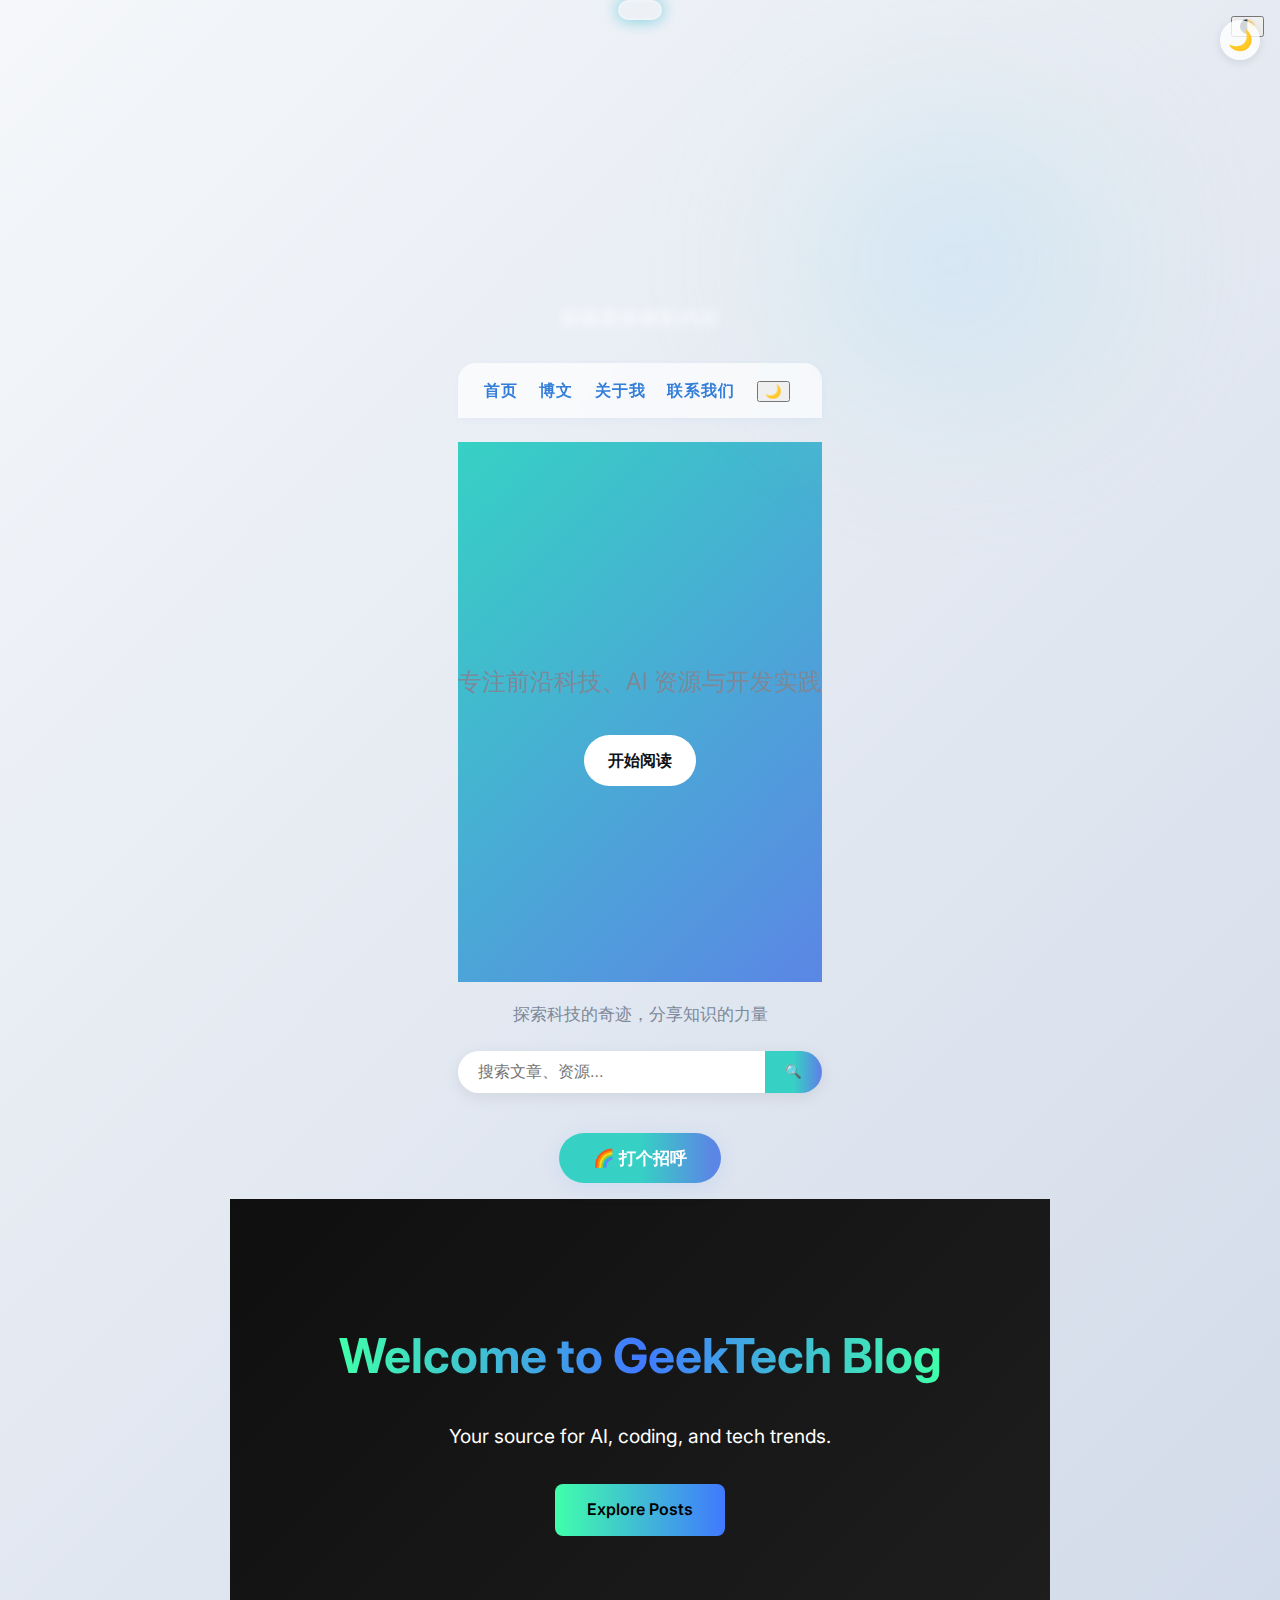
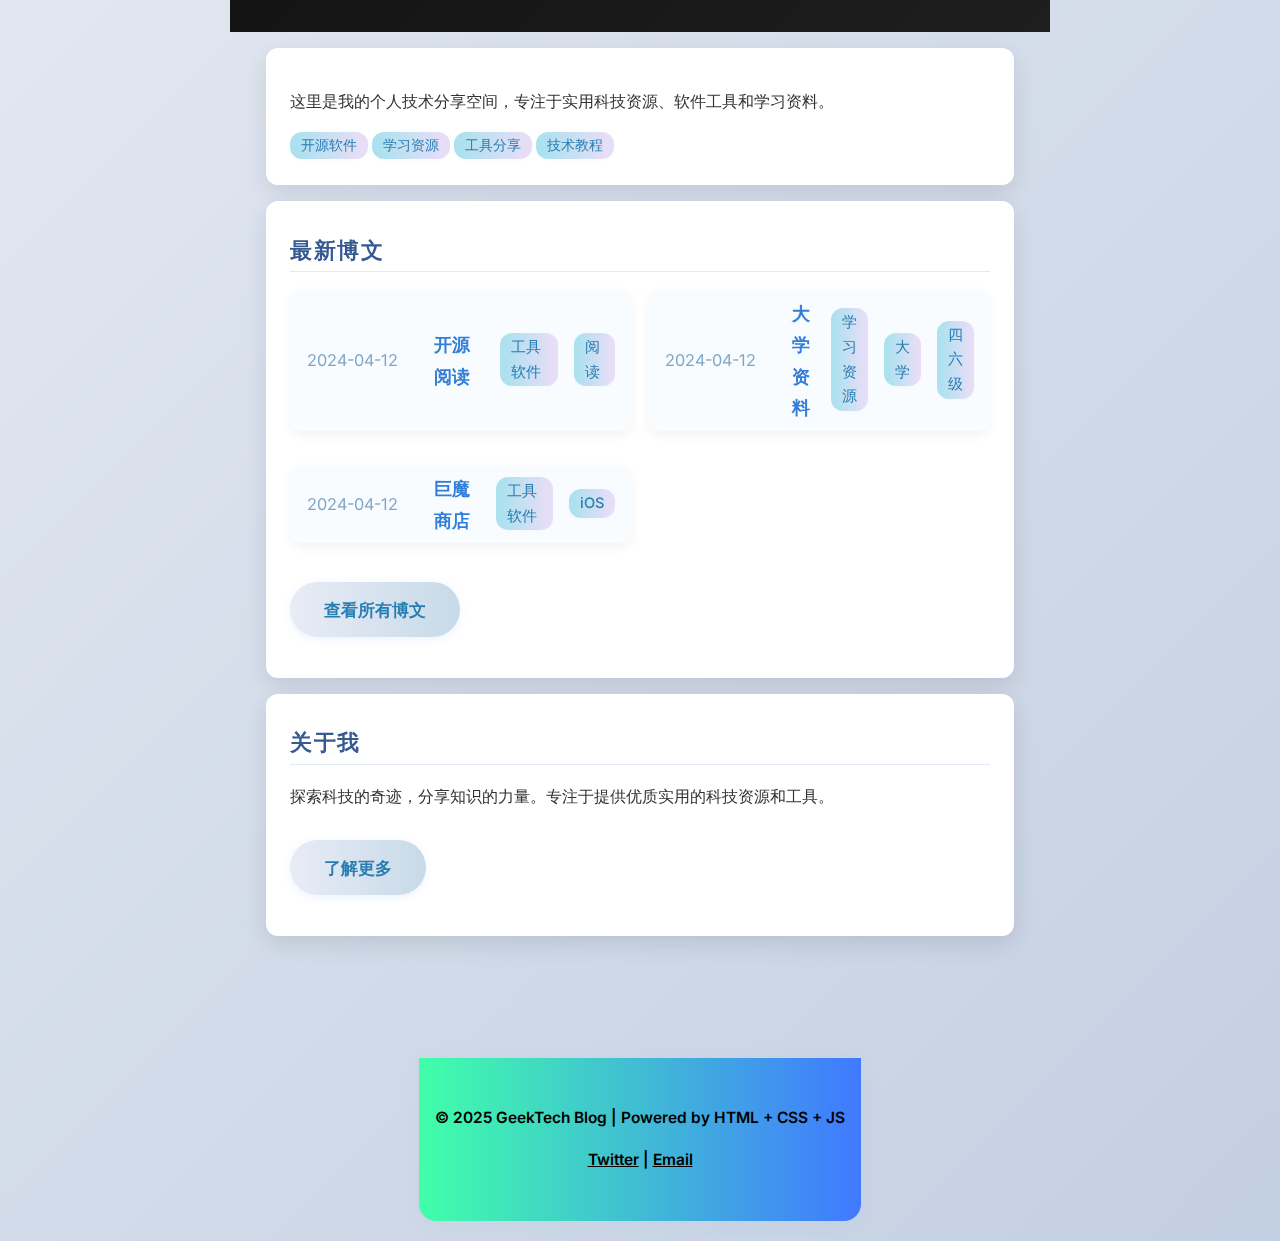
==== commit 4e36419e: "Upload new website files" ====
--- a/index.html
+++ b/index.html
@@ -1,6 +1,6 @@
 <!DOCTYPE html>
 
-<html lang="zh"><head><meta charset="utf-8"/><title>极客科技 GeekTech 博客</title><meta content="欢迎来到 GeekTech 博客，这里分享 AI 技术、前沿硬件与极客资讯。" name="description"/><meta content="GeekTech, 博客, AI, 极客, 科技, 前沿, 智能硬件" name="keywords"/><meta content="极客科技 GeekTech 博客" property="og:title"/><meta content="探索 AI 与极客科技的世界。" property="og:description"/><meta content="website" property="og:type"/><meta content="https://yourdomain.com/favicon-512.png" property="og:image"/><meta content="https://yourdomain.com" property="og:url"/><meta content="width=device-width, initial-scale=1" name="viewport"/><link href="favicon.ico" rel="icon"/><link href="https://fonts.googleapis.com" rel="preconnect"/><link crossorigin="" href="https://fonts.gstatic.com" rel="preconnect"/><link href="https://fonts.googleapis.com/css2?family=Noto+Sans+SC:wght@400;700&amp;display=swap" rel="stylesheet"/><link href="style.css" rel="stylesheet"/><style>
+<html lang="zh"><head><meta charset="utf-8"/><meta content="欢迎来到 GeekTech 博客，这里分享 AI 技术、前沿硬件与极客资讯。" name="description"/><meta content="GeekTech, 博客, AI, 极客, 科技, 前沿, 智能硬件" name="keywords"/><meta content="极客科技 GeekTech 博客" property="og:title"/><meta content="探索 AI 与极客科技的世界。" property="og:description"/><meta content="website" property="og:type"/><meta content="https://yourdomain.com/favicon-512.png" property="og:image"/><meta content="https://yourdomain.com" property="og:url"/><meta content="width=device-width, initial-scale=1" name="viewport"/><link href="favicon.ico" rel="icon"/><link href="https://fonts.googleapis.com" rel="preconnect"/><link crossorigin="" href="https://fonts.gstatic.com" rel="preconnect"/><link href="https://fonts.googleapis.com/css2?family=Noto+Sans+SC:wght@400;700&amp;display=swap" rel="stylesheet"/><link href="style.css" rel="stylesheet"/><style>
         .search-bar {
             max-width: 500px;
             margin: 20px auto;
@@ -25,9 +25,7 @@
             border-radius: 0 30px 30px 0;
             cursor: pointer;
         }
-    body { font-family: 'Inter', sans-serif; }</style><meta content="summary_large_image" name="twitter:card"/><meta content="极客科技 GeekTech 博客" name="twitter:title"/><meta content="欢迎来到 GeekTech 博客，这里分享 AI 技术、前沿硬件与极客资讯。" name="twitter:description"/><meta content="favicon-512.png" name="twitter:image"/><link href="https://geektech.example.com/index.html" rel="canonical"/><meta content="极客科技 GeekTech 博客" property="og:title"/><meta content="article" property="og:type"/><meta content="https://example.com/index.html" property="og:url"/><meta content="GeekTech" property="og:site_name"/><link href="https://fonts.googleapis.com/css2?family=Inter:wght@400;600;700&amp;display=swap" rel="stylesheet"/></head><body class=""><a class="skip-link" href="#main-content">跳到内容</a><!-- Gradient Text 主标题 --><div class="animated-gradient-text custom-class" id="main-content"><div class="text-content" style="background-image: linear-gradient(to right, #40ffaa, #4079ff, #40ffaa, #4079ff, #40ffaa); animation-duration: 3s;">
-    极客科技GeekTech
-  </div></div><!-- Rotating Text 副标题关键词 --><!-- Scroll Reveal Section Title --><h2 class="scroll-reveal">探索我们的文章与资源</h2><div class="rotating-text-wrapper"><span class="rotating-text">AI 技术</span><span class="rotating-text">智能硬件</span><span class="rotating-text">前沿科技</span></div><!-- Falling Text 欢迎语 --><div class="falling-text">欢迎来到 GeekTech 世界</div><!-- Blur Text 提示信息 --><div class="blur-text">探索更多精彩内容</div><div class="bg-glow"></div><header><nav class="top-nav"><a class="site-title" href="index.html">极客科技GeekTech</a><ul><li><a href="index.html">首页</a></li><li><a href="posts.html">博文</a></li><li><a href="about.html">关于我</a></li><li><a href="contact.html">联系我们</a></li><li><button aria-label="切换暗黑模式" id="theme-toggle">🌙</button></li></ul></nav><section id="hero"><div class="hero-content"><h1 class="gradient-text">极客科技 GeekTech</h1><p class="subtitle">专注前沿科技、AI 资源与开发实践</p><a class="cta-button" href="posts.html">开始阅读</a></div></section><div class="focus-container" data-words="极客科技 GeekTech" id="true-focus"></div><p>探索科技的奇迹，分享知识的力量</p><div class="search-bar"><form action="search.html" method="get"><input name="q" placeholder="搜索文章、资源..." required="" type="search"/><button type="submit">🔍</button></form></div><button class="fancy-btn" id="welcome-btn">🌈 打个招呼</button><div class="welcome-msg" id="welcome">🎉 欢迎来到极客科技GeekTech！🎉</div></header><main>
+    body { font-family: 'Inter', sans-serif; }</style><meta content="summary_large_image" name="twitter:card"/><meta content="极客科技 GeekTech 博客" name="twitter:title"/><meta content="欢迎来到 GeekTech 博客，这里分享 AI 技术、前沿硬件与极客资讯。" name="twitter:description"/><meta content="favicon-512.png" name="twitter:image"/><link href="https://geektech.example.com/index.html" rel="canonical"/><meta content="极客科技 GeekTech 博客" property="og:title"/><meta content="article" property="og:type"/><meta content="https://example.com/index.html" property="og:url"/><meta content="GeekTech" property="og:site_name"/><link href="https://fonts.googleapis.com/css2?family=Inter:wght@400;600;700&amp;display=swap" rel="stylesheet"/></head><body class=""><a class="skip-link" href="#main-content">跳到内容</a><!-- Gradient Text 主标题 --><div class="animated-gradient-text custom-class" id="main-content"></div><!-- Rotating Text 副标题关键词 --><!-- Scroll Reveal Section Title --><h2 class="scroll-reveal">探索我们的文章与资源</h2><div class="rotating-text-wrapper"><span class="rotating-text">AI 技术</span><span class="rotating-text">智能硬件</span><span class="rotating-text">前沿科技</span></div><!-- Falling Text 欢迎语 --><div class="falling-text">欢迎来到 GeekTech 世界</div><!-- Blur Text 提示信息 --><div class="blur-text">探索更多精彩内容</div><div class="bg-glow"></div><header><nav class="top-nav"><ul><li><a href="index.html">首页</a></li><li><a href="posts.html">博文</a></li><li><a href="about.html">关于我</a></li><li><a href="contact.html">联系我们</a></li><li><button aria-label="切换暗黑模式" id="theme-toggle">🌙</button></li></ul></nav><section id="hero"><div class="hero-content"><p class="subtitle">专注前沿科技、AI 资源与开发实践</p><a class="cta-button" href="posts.html">开始阅读</a></div></section><div class="focus-container" data-words="极客科技 GeekTech" id="true-focus"></div><p>探索科技的奇迹，分享知识的力量</p><div class="search-bar"><form action="search.html" method="get"><input name="q" placeholder="搜索文章、资源..." required="" type="search"/><button type="submit">🔍</button></form></div><button class="fancy-btn" id="welcome-btn">🌈 打个招呼</button></header><main>
 <section class="hero-section"><div id="particles-bg"></div>
 <div class="hero-content">
 <h1 class="gradient-text focus-text">Welcome to GeekTech Blog</h1>
@@ -35,7 +33,7 @@
 <a class="hero-btn" href="posts.html">Explore Posts</a>
 </div>
 </section>
-<section class="card home-intro"><h2>欢迎来到极客科技GeekTech</h2><p>这里是我的个人技术分享空间，专注于实用科技资源、软件工具和学习资料。</p><div class="tags" style="margin-top: 16px;"><span class="tag">开源软件</span><span class="tag">学习资源</span><span class="tag">工具分享</span><span class="tag">技术教程</span></div></section><section class="card"><h2>最新博文</h2><ul class="post-list"><li><span class="post-date">2024-04-12</span><a href="post1.html">开源阅读</a><span class="tag">工具软件</span><span class="tag">阅读</span></li><li><span class="post-date">2024-04-12</span><a href="post5.html">大学资料</a><span class="tag">学习资源</span><span class="tag">大学</span><span class="tag">四六级</span></li><li><span class="post-date">2024-04-12</span><a href="post2.html">巨魔商店</a><span class="tag">工具软件</span><span class="tag">iOS</span></li></ul><a class="fancy-btn secondary-btn" href="posts.html" style="margin-top:20px;">查看所有博文</a></section><section class="card" id="about"><h2>关于我</h2><p>探索科技的奇迹，分享知识的力量。专注于提供优质实用的科技资源和工具。</p><p>微信公众号：极客科技GeekTech</p><a class="fancy-btn secondary-btn" href="about.html" style="margin-top:14px;">了解更多</a></section></main><footer><p>© 2024 极客科技GeekTech | 探索科技的奇迹，分享知识的力量</p></footer><script>
+<section class="card home-intro"><p>这里是我的个人技术分享空间，专注于实用科技资源、软件工具和学习资料。</p><div class="tags" style="margin-top: 16px;"><span class="tag">开源软件</span><span class="tag">学习资源</span><span class="tag">工具分享</span><span class="tag">技术教程</span></div></section><section class="card"><h2>最新博文</h2><ul class="post-list"><li><span class="post-date">2024-04-12</span><a href="post1.html">开源阅读</a><span class="tag">工具软件</span><span class="tag">阅读</span></li><li><span class="post-date">2024-04-12</span><a href="post5.html">大学资料</a><span class="tag">学习资源</span><span class="tag">大学</span><span class="tag">四六级</span></li><li><span class="post-date">2024-04-12</span><a href="post2.html">巨魔商店</a><span class="tag">工具软件</span><span class="tag">iOS</span></li></ul><a class="fancy-btn secondary-btn" href="posts.html" style="margin-top:20px;">查看所有博文</a></section><section class="card" id="about"><h2>关于我</h2><p>探索科技的奇迹，分享知识的力量。专注于提供优质实用的科技资源和工具。</p><a class="fancy-btn secondary-btn" href="about.html" style="margin-top:14px;">了解更多</a></section></main><footer></footer><script>
 var wBtn = document.getElementById('welcome-btn');
 if(wBtn){
     wBtn.onclick = function() {
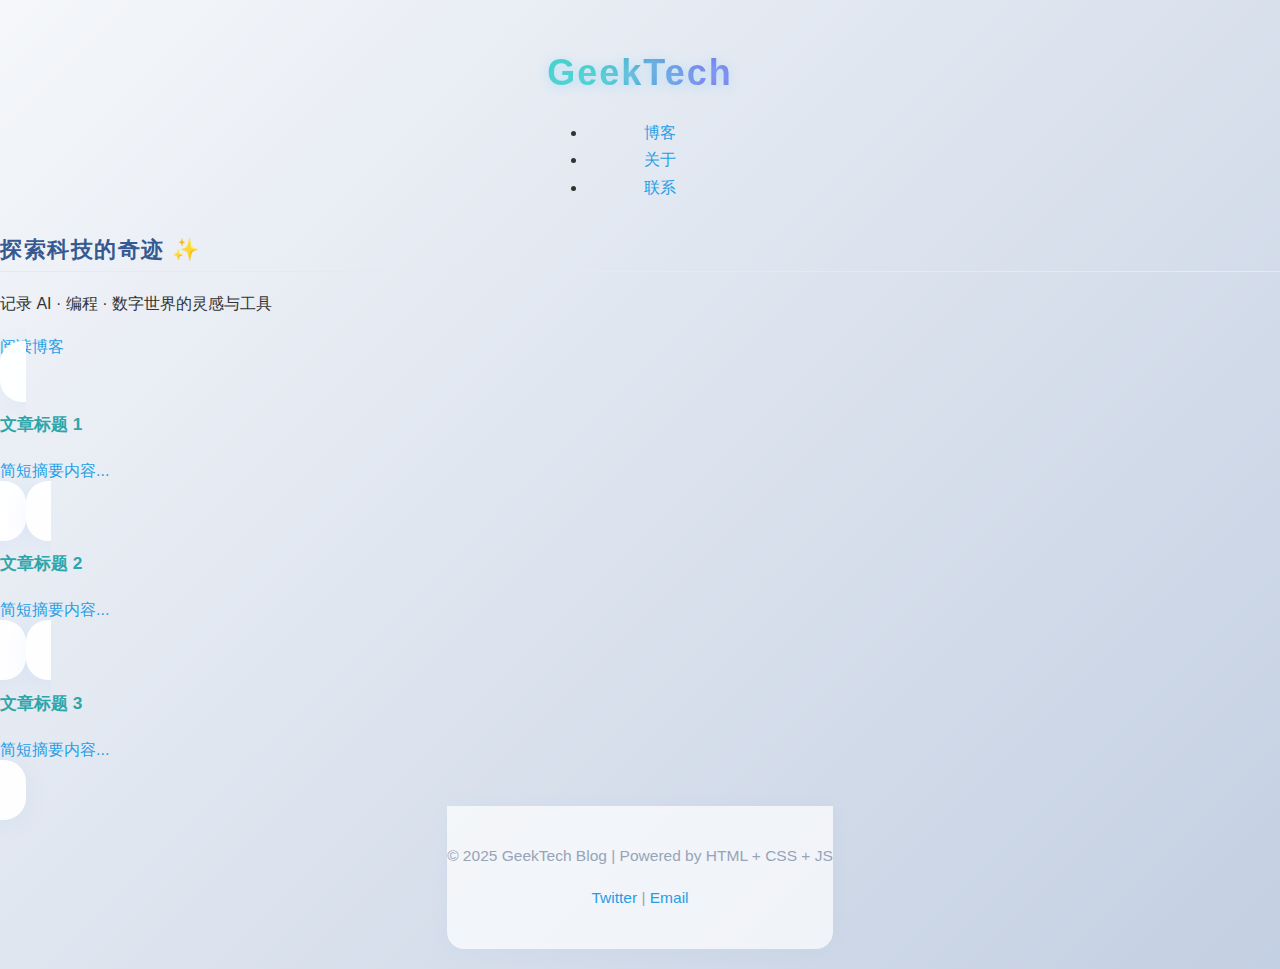
==== commit d1260604: "Upload new website files" ====
--- a/index.html
+++ b/index.html
@@ -1,63 +1,49 @@
+
 <!DOCTYPE html>
+<html lang="zh">
+<head>
+  <meta charset="UTF-8" />
+  <meta name="viewport" content="width=device-width, initial-scale=1.0" />
+  <title>GeekTech Blog</title>
+  <link rel="stylesheet" href="style.css" />
+  <link href="https://fonts.googleapis.com/css2?family=Inter:wght@400;600;700&display=swap" rel="stylesheet">
+</head>
+<body class="dark">
+  <header class="site-header">
+    <nav class="navbar">
+      <h1 class="logo gradient-text">GeekTech</h1>
+      <ul class="nav-links">
+        <li><a href="posts.html">博客</a></li>
+        <li><a href="about.html">关于</a></li>
+        <li><a href="contact.html">联系</a></li>
+      </ul>
+    </nav>
+  </header>
 
-<html lang="zh"><head><meta charset="utf-8"/><meta content="欢迎来到 GeekTech 博客，这里分享 AI 技术、前沿硬件与极客资讯。" name="description"/><meta content="GeekTech, 博客, AI, 极客, 科技, 前沿, 智能硬件" name="keywords"/><meta content="极客科技 GeekTech 博客" property="og:title"/><meta content="探索 AI 与极客科技的世界。" property="og:description"/><meta content="website" property="og:type"/><meta content="https://yourdomain.com/favicon-512.png" property="og:image"/><meta content="https://yourdomain.com" property="og:url"/><meta content="width=device-width, initial-scale=1" name="viewport"/><link href="favicon.ico" rel="icon"/><link href="https://fonts.googleapis.com" rel="preconnect"/><link crossorigin="" href="https://fonts.gstatic.com" rel="preconnect"/><link href="https://fonts.googleapis.com/css2?family=Noto+Sans+SC:wght@400;700&amp;display=swap" rel="stylesheet"/><link href="style.css" rel="stylesheet"/><style>
-        .search-bar {
-            max-width: 500px;
-            margin: 20px auto;
-        }
-        .search-bar form {
-            display: flex;
-            box-shadow: 0 4px 16px rgba(0,0,0,0.08);
-            border-radius: 30px;
-        }
-        .search-bar input {
-            flex: 1;
-            padding: 12px 20px;
-            border: none;
-            border-radius: 30px 0 0 30px;
-            font-size: 16px;
-        }
-        .search-bar button {
-            background: linear-gradient(90deg, #36d1c4 50%, #5b86e5 95%);
-            color: white;
-            border: none;
-            padding: 0 20px;
-            border-radius: 0 30px 30px 0;
-            cursor: pointer;
-        }
-    body { font-family: 'Inter', sans-serif; }</style><meta content="summary_large_image" name="twitter:card"/><meta content="极客科技 GeekTech 博客" name="twitter:title"/><meta content="欢迎来到 GeekTech 博客，这里分享 AI 技术、前沿硬件与极客资讯。" name="twitter:description"/><meta content="favicon-512.png" name="twitter:image"/><link href="https://geektech.example.com/index.html" rel="canonical"/><meta content="极客科技 GeekTech 博客" property="og:title"/><meta content="article" property="og:type"/><meta content="https://example.com/index.html" property="og:url"/><meta content="GeekTech" property="og:site_name"/><link href="https://fonts.googleapis.com/css2?family=Inter:wght@400;600;700&amp;display=swap" rel="stylesheet"/></head><body class=""><a class="skip-link" href="#main-content">跳到内容</a><!-- Gradient Text 主标题 --><div class="animated-gradient-text custom-class" id="main-content"></div><!-- Rotating Text 副标题关键词 --><!-- Scroll Reveal Section Title --><h2 class="scroll-reveal">探索我们的文章与资源</h2><div class="rotating-text-wrapper"><span class="rotating-text">AI 技术</span><span class="rotating-text">智能硬件</span><span class="rotating-text">前沿科技</span></div><!-- Falling Text 欢迎语 --><div class="falling-text">欢迎来到 GeekTech 世界</div><!-- Blur Text 提示信息 --><div class="blur-text">探索更多精彩内容</div><div class="bg-glow"></div><header><nav class="top-nav"><ul><li><a href="index.html">首页</a></li><li><a href="posts.html">博文</a></li><li><a href="about.html">关于我</a></li><li><a href="contact.html">联系我们</a></li><li><button aria-label="切换暗黑模式" id="theme-toggle">🌙</button></li></ul></nav><section id="hero"><div class="hero-content"><p class="subtitle">专注前沿科技、AI 资源与开发实践</p><a class="cta-button" href="posts.html">开始阅读</a></div></section><div class="focus-container" data-words="极客科技 GeekTech" id="true-focus"></div><p>探索科技的奇迹，分享知识的力量</p><div class="search-bar"><form action="search.html" method="get"><input name="q" placeholder="搜索文章、资源..." required="" type="search"/><button type="submit">🔍</button></form></div><button class="fancy-btn" id="welcome-btn">🌈 打个招呼</button></header><main>
-<section class="hero-section"><div id="particles-bg"></div>
-<div class="hero-content">
-<h1 class="gradient-text focus-text">Welcome to GeekTech Blog</h1>
-<p>Your source for AI, coding, and tech trends.</p>
-<a class="hero-btn" href="posts.html">Explore Posts</a>
-</div>
-</section>
-<section class="card home-intro"><p>这里是我的个人技术分享空间，专注于实用科技资源、软件工具和学习资料。</p><div class="tags" style="margin-top: 16px;"><span class="tag">开源软件</span><span class="tag">学习资源</span><span class="tag">工具分享</span><span class="tag">技术教程</span></div></section><section class="card"><h2>最新博文</h2><ul class="post-list"><li><span class="post-date">2024-04-12</span><a href="post1.html">开源阅读</a><span class="tag">工具软件</span><span class="tag">阅读</span></li><li><span class="post-date">2024-04-12</span><a href="post5.html">大学资料</a><span class="tag">学习资源</span><span class="tag">大学</span><span class="tag">四六级</span></li><li><span class="post-date">2024-04-12</span><a href="post2.html">巨魔商店</a><span class="tag">工具软件</span><span class="tag">iOS</span></li></ul><a class="fancy-btn secondary-btn" href="posts.html" style="margin-top:20px;">查看所有博文</a></section><section class="card" id="about"><h2>关于我</h2><p>探索科技的奇迹，分享知识的力量。专注于提供优质实用的科技资源和工具。</p><a class="fancy-btn secondary-btn" href="about.html" style="margin-top:14px;">了解更多</a></section></main><footer></footer><script>
-var wBtn = document.getElementById('welcome-btn');
-if(wBtn){
-    wBtn.onclick = function() {
-        document.getElementById('welcome').classList.add('show');
-    };
-}
-</script><script defer="" src="common.js"></script><script defer="" src="theme.js"></script><script async="" src="true-focus.js"></script><!-- 返回顶部按钮 --><button id="backToTop" title="回到顶部">↑</button><script>
-const observer = new IntersectionObserver(entries=>{
-  entries.forEach(e=>{
-     if(e.isIntersecting){
-       e.target.classList.add('fade-in');
-       observer.unobserve(e.target);
-     }
-  });
-},{threshold:0.1});
-document.querySelectorAll('.post-list li, .post-card, img').forEach(el=>{ observer.observe(el); });
-</script><script src="particles.js"></script>
-<footer class="site-footer">
-<div class="footer-content">
-<p>© 2025 GeekTech Blog | Powered by HTML + CSS + JS</p>
-<p>
-<a href="https://x.com/GeekAIpreneur" target="_blank">Twitter</a> |
-      <a href="mailto:hi@geektech.com">Email</a>
-</p>
-</div>
-</footer>
-</body></html>+  <section class="hero-section">
+    <div class="hero-content">
+      <h2 class="focus-text">探索科技的奇迹 ✨</h2>
+      <p>记录 AI · 编程 · 数字世界的灵感与工具</p>
+      <a href="posts.html" class="hero-btn">阅读博客</a>
+    </div>
+  </section>
+
+  <section class="preview-section">
+    <div class="preview-grid">
+      <a class="card" href="post1.html"><h3>文章标题 1</h3><p>简短摘要内容...</p></a>
+      <a class="card" href="post2.html"><h3>文章标题 2</h3><p>简短摘要内容...</p></a>
+      <a class="card" href="post3.html"><h3>文章标题 3</h3><p>简短摘要内容...</p></a>
+    </div>
+  </section>
+
+  <footer class="site-footer">
+    <div class="footer-content">
+      <p>© 2025 GeekTech Blog | Powered by HTML + CSS + JS</p>
+      <p>
+        <a href="https://x.com/GeekAIpreneur" target="_blank">Twitter</a> |
+        <a href="mailto:hi@geektech.com">Email</a>
+      </p>
+    </div>
+  </footer>
+</body>
+</html>
--- a/style.css
+++ b/style.css
@@ -35,150 +35,3 @@
 .fade-in{opacity:0;transform:translateY(20px);transition:opacity .6s ease,transform .6s ease;}
 .fade-in.appear, .fade-in.fade-in{opacity:1;transform:none;}
 img{max-width:100%;height:auto;}
-
-
-/* --- Gradient Text --- */
-.gradient-text {
-  background: linear-gradient(90deg, #40ffaa, #4079ff, #40ffaa);
-  -webkit-background-clip: text;
-  -webkit-text-fill-color: transparent;
-  font-weight: bold;
-  display: inline-block;
-}
-
-/* --- Dark Mode Support --- */
-body.dark {
-  background-color: #121212;
-  color: #e0e0e0;
-}
-body.dark a {
-  color: #90caf9;
-}
-.dark-mode-toggle {
-  position: fixed;
-  top: 1rem;
-  right: 1rem;
-  cursor: pointer;
-  z-index: 999;
-}
-
-/* --- Card Style --- */
-.card {
-  background: #fff;
-  border-radius: 12px;
-  padding: 1.5rem;
-  box-shadow: 0 8px 24px rgba(0,0,0,0.1);
-  transition: transform 0.3s ease, box-shadow 0.3s ease;
-}
-.card:hover {
-  transform: translateY(-4px);
-  box-shadow: 0 12px 32px rgba(0,0,0,0.2);
-}
-body.dark .card {
-  background: #1e1e1e;
-}
-
-
-/* --- Hero Section --- */
-.hero-section {
-  background: linear-gradient(135deg, #0f0f0f, #1e1e1e);
-  color: #fff;
-  padding: 6rem 1rem;
-  text-align: center;
-  position: relative;
-  overflow: hidden;
-}
-.hero-content {
-  max-width: 800px;
-  margin: 0 auto;
-}
-.hero-content h1 {
-  font-size: 3rem;
-  line-height: 1.2;
-  margin-bottom: 1rem;
-}
-.hero-content p {
-  font-size: 1.2rem;
-  margin-bottom: 2rem;
-}
-.hero-btn {
-  display: inline-block;
-  padding: 0.75rem 2rem;
-  font-size: 1rem;
-  font-weight: 600;
-  background: linear-gradient(90deg, #40ffaa, #4079ff);
-  color: #000;
-  border-radius: 8px;
-  text-decoration: none;
-  transition: transform 0.3s ease, box-shadow 0.3s ease;
-}
-.hero-btn:hover {
-  transform: scale(1.05);
-  box-shadow: 0 0 12px rgba(64, 255, 170, 0.6);
-}
-
-/* Focus-text animation */
-.focus-text {
-  animation: focusIn 3s ease-in-out infinite alternate;
-}
-@keyframes focusIn {
-  0% {
-    letter-spacing: 0.3em;
-    filter: blur(6px);
-    opacity: 0.1;
-  }
-  100% {
-    letter-spacing: normal;
-    filter: blur(0px);
-    opacity: 1;
-  }
-}
-
-
-/* --- Post List Enhancements --- */
-.card {
-  margin: 1rem auto;
-  max-width: 700px;
-}
-.fade-in {
-  opacity: 0;
-  animation: fadeInUp 0.8s ease forwards;
-}
-@keyframes fadeInUp {
-  from {
-    opacity: 0;
-    transform: translateY(30px);
-  }
-  to {
-    opacity: 1;
-    transform: translateY(0);
-  }
-}
-
-
-/* --- Particle Background --- */
-#particles-bg .dot {
-  position: absolute;
-  width: 6px;
-  height: 6px;
-  background: rgba(64, 255, 170, 0.4);
-  border-radius: 50%;
-  transition: transform 0.1s ease;
-}
-
-
-/* --- Footer --- */
-.site-footer {
-  background: linear-gradient(to right, #40ffaa, #4079ff);
-  color: #000;
-  padding: 2rem 1rem;
-  text-align: center;
-  font-weight: 600;
-}
-.site-footer a {
-  color: #000;
-  text-decoration: underline;
-}
-.site-footer a:hover {
-  text-decoration: none;
-}
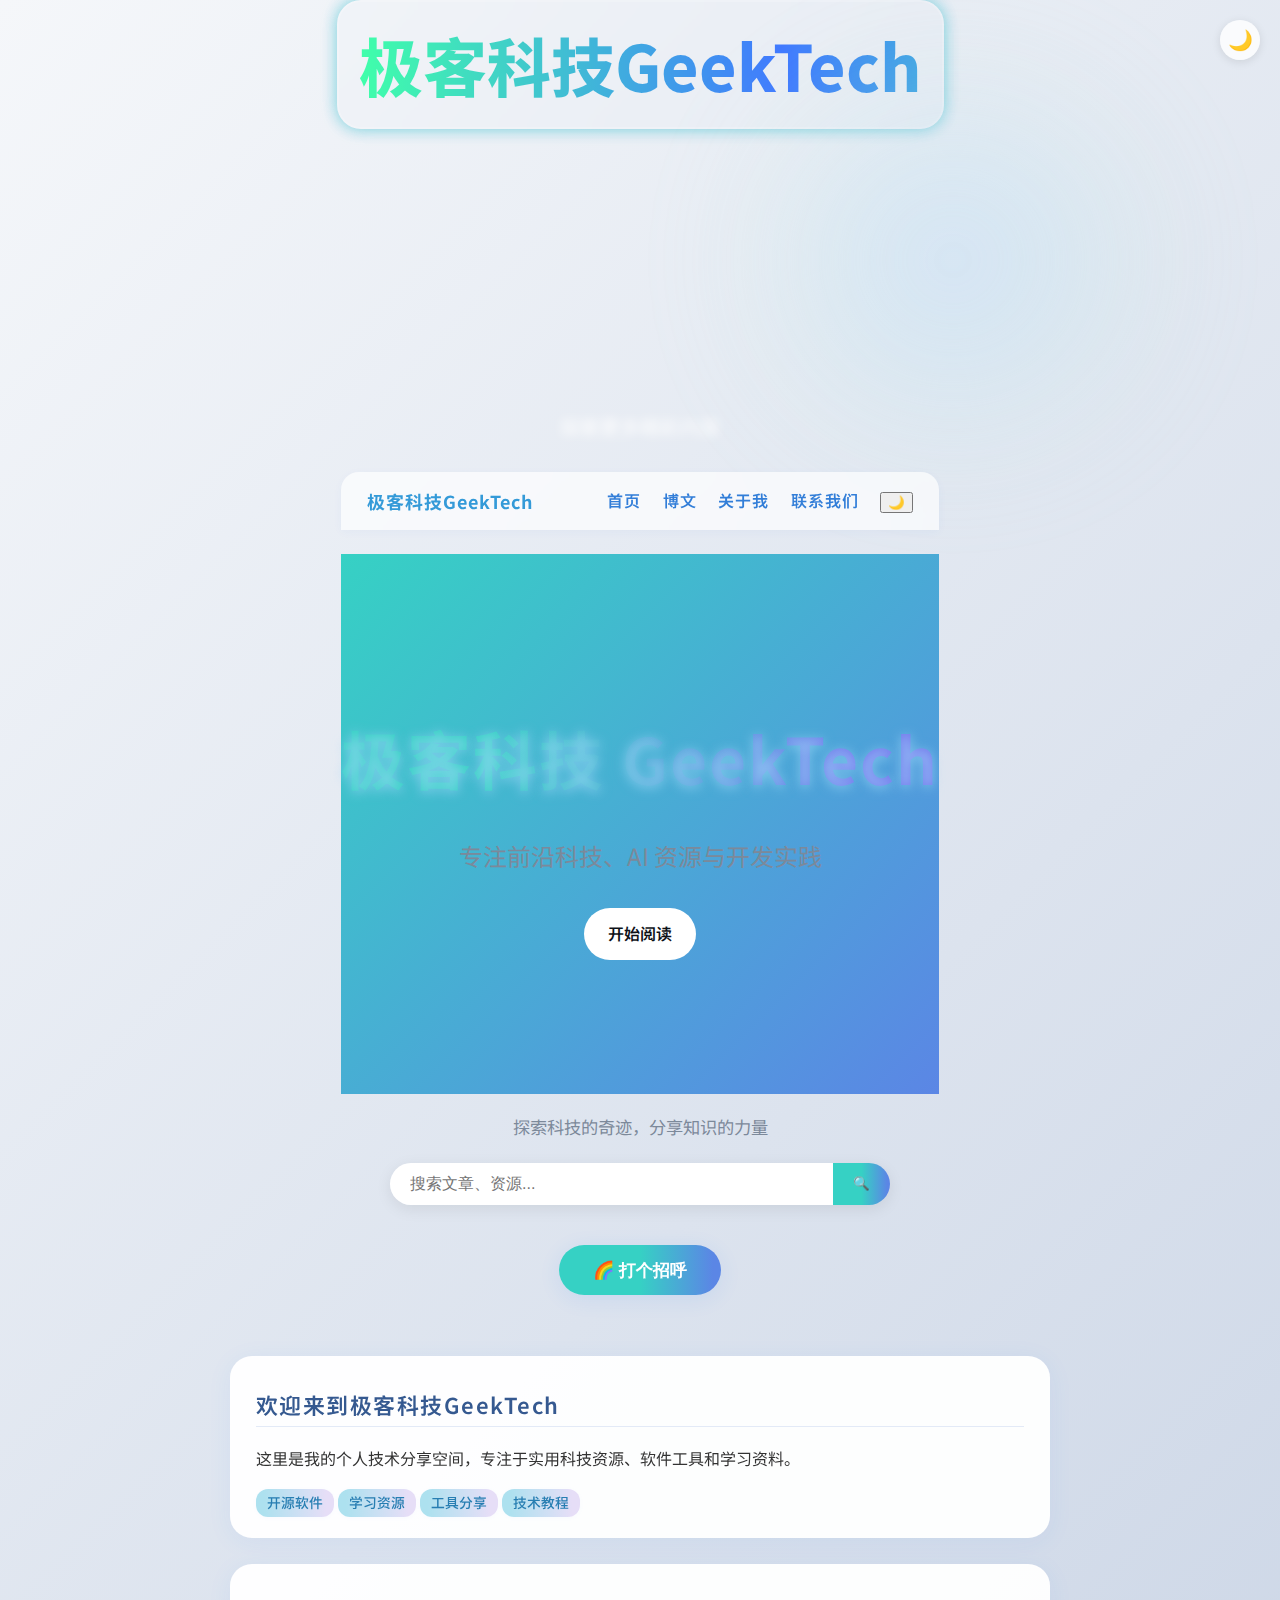
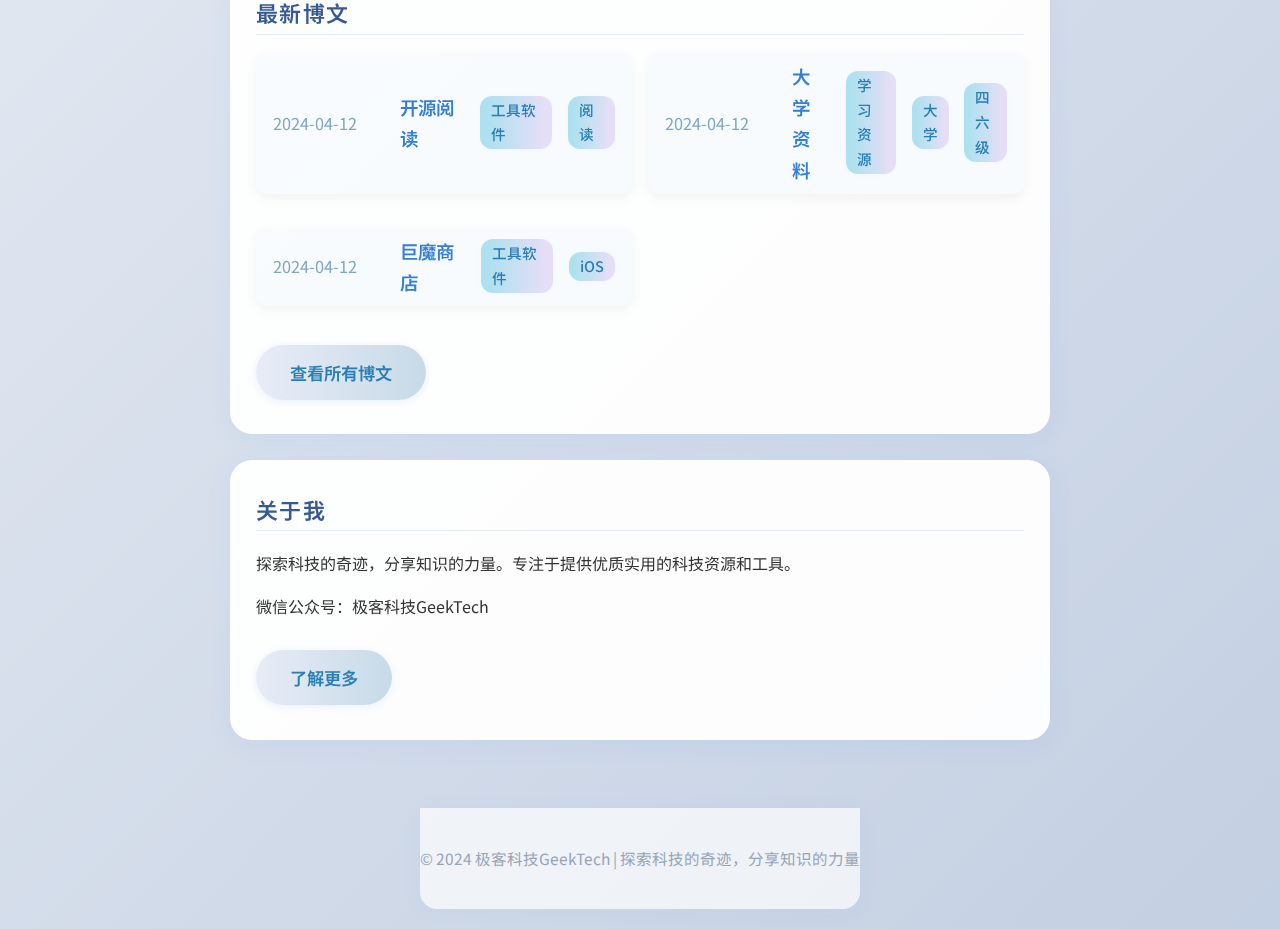
==== commit 39b9271e: "Upload new website files" ====
--- a/index.html
+++ b/index.html
@@ -1,49 +1,36 @@
-
 <!DOCTYPE html>
-<html lang="zh">
-<head>
-  <meta charset="UTF-8" />
-  <meta name="viewport" content="width=device-width, initial-scale=1.0" />
-  <title>GeekTech Blog</title>
-  <link rel="stylesheet" href="style.css" />
-  <link href="https://fonts.googleapis.com/css2?family=Inter:wght@400;600;700&display=swap" rel="stylesheet">
-</head>
-<body class="dark">
-  <header class="site-header">
-    <nav class="navbar">
-      <h1 class="logo gradient-text">GeekTech</h1>
-      <ul class="nav-links">
-        <li><a href="posts.html">博客</a></li>
-        <li><a href="about.html">关于</a></li>
-        <li><a href="contact.html">联系</a></li>
-      </ul>
-    </nav>
-  </header>
-
-  <section class="hero-section">
-    <div class="hero-content">
-      <h2 class="focus-text">探索科技的奇迹 ✨</h2>
-      <p>记录 AI · 编程 · 数字世界的灵感与工具</p>
-      <a href="posts.html" class="hero-btn">阅读博客</a>
-    </div>
-  </section>
-
-  <section class="preview-section">
-    <div class="preview-grid">
-      <a class="card" href="post1.html"><h3>文章标题 1</h3><p>简短摘要内容...</p></a>
-      <a class="card" href="post2.html"><h3>文章标题 2</h3><p>简短摘要内容...</p></a>
-      <a class="card" href="post3.html"><h3>文章标题 3</h3><p>简短摘要内容...</p></a>
-    </div>
-  </section>
-
-  <footer class="site-footer">
-    <div class="footer-content">
-      <p>© 2025 GeekTech Blog | Powered by HTML + CSS + JS</p>
-      <p>
-        <a href="https://x.com/GeekAIpreneur" target="_blank">Twitter</a> |
-        <a href="mailto:hi@geektech.com">Email</a>
-      </p>
-    </div>
-  </footer>
-</body>
-</html>
+<html lang="zh"><head><title>极客科技 GeekTech 博客</title><meta content="欢迎来到 GeekTech 博客，这里分享 AI 技术、前沿硬件与极客资讯。" name="description"/><meta content="GeekTech, 博客, AI, 极客, 科技, 前沿, 智能硬件" name="keywords"/><meta content="极客科技 GeekTech 博客" property="og:title"><meta content="探索 AI 与极客科技的世界。" property="og:description"><meta content="website" property="og:type"/><meta content="https://yourdomain.com/favicon-512.png" property="og:image"/><meta content="https://yourdomain.com" property="og:url"/><meta content="width=device-width, initial-scale=1" name="viewport"/><link href="favicon.ico" rel="icon"/><link href="https://fonts.googleapis.com" rel="preconnect"/><link crossorigin="" href="https://fonts.gstatic.com" rel="preconnect"/><link href="https://fonts.googleapis.com/css2?family=Noto+Sans+SC:wght@400;700&amp;display=swap" rel="stylesheet"/><link href="style.css" rel="stylesheet"/><style>
+        .search-bar {
+            max-width: 500px;
+            margin: 20px auto;
+        }
+        .search-bar form {
+            display: flex;
+            box-shadow: 0 4px 16px rgba(0,0,0,0.08);
+            border-radius: 30px;
+        }
+        .search-bar input {
+            flex: 1;
+            padding: 12px 20px;
+            border: none;
+            border-radius: 30px 0 0 30px;
+            font-size: 16px;
+        }
+        .search-bar button {
+            background: linear-gradient(90deg, #36d1c4 50%, #5b86e5 95%);
+            color: white;
+            border: none;
+            padding: 0 20px;
+            border-radius: 0 30px 30px 0;
+            cursor: pointer;
+        }
+    </style></meta></meta></head><body><!-- Gradient Text 主标题 --><div class="animated-gradient-text custom-class"><div class="text-content" style="background-image: linear-gradient(to right, #40ffaa, #4079ff, #40ffaa, #4079ff, #40ffaa); animation-duration: 3s;">
+    极客科技GeekTech
+  </div></div><!-- Rotating Text 副标题关键词 --><!-- Scroll Reveal Section Title --><h2 class="scroll-reveal">探索我们的文章与资源</h2><div class="rotating-text-wrapper"><span class="rotating-text">AI 技术</span><span class="rotating-text">智能硬件</span><span class="rotating-text">前沿科技</span></div><!-- Falling Text 欢迎语 --><div class="falling-text">欢迎来到 GeekTech 世界</div><!-- Blur Text 提示信息 --><div class="blur-text">探索更多精彩内容</div><div class="bg-glow"></div><header><nav class="top-nav"><a class="site-title" href="index.html">极客科技GeekTech</a><ul><li><a href="index.html">首页</a></li><li><a href="posts.html">博文</a></li><li><a href="about.html">关于我</a></li><li><a href="contact.html">联系我们</a></li><li><button aria-label="切换暗黑模式" id="theme-toggle">🌙</button></li></ul></nav><section id="hero"><div class="hero-content"><h1>极客科技 GeekTech</h1><p class="subtitle">专注前沿科技、AI 资源与开发实践</p><a class="cta-button" href="posts.html">开始阅读</a></div></section><div class="focus-container" data-words="极客科技 GeekTech" id="true-focus"></div><p>探索科技的奇迹，分享知识的力量</p><div class="search-bar"><form action="search.html" method="get"><input name="q" placeholder="搜索文章、资源..." required="" type="search"/><button type="submit">🔍</button></form></div><button class="fancy-btn" id="welcome-btn">🌈 打个招呼</button><div class="welcome-msg" id="welcome">🎉 欢迎来到极客科技GeekTech！🎉</div></header><main><section class="card home-intro"><h2>欢迎来到极客科技GeekTech</h2><p>这里是我的个人技术分享空间，专注于实用科技资源、软件工具和学习资料。</p><div class="tags" style="margin-top: 16px;"><span class="tag">开源软件</span><span class="tag">学习资源</span><span class="tag">工具分享</span><span class="tag">技术教程</span></div></section><section class="card"><h2>最新博文</h2><ul class="post-list"><li><span class="post-date">2024-04-12</span><a href="post1.html">开源阅读</a><span class="tag">工具软件</span><span class="tag">阅读</span></li><li><span class="post-date">2024-04-12</span><a href="post5.html">大学资料</a><span class="tag">学习资源</span><span class="tag">大学</span><span class="tag">四六级</span></li><li><span class="post-date">2024-04-12</span><a href="post2.html">巨魔商店</a><span class="tag">工具软件</span><span class="tag">iOS</span></li></ul><a class="fancy-btn secondary-btn" href="posts.html" style="margin-top:20px;">查看所有博文</a></section><section class="card" id="about"><h2>关于我</h2><p>探索科技的奇迹，分享知识的力量。专注于提供优质实用的科技资源和工具。</p><p>微信公众号：极客科技GeekTech</p><a class="fancy-btn secondary-btn" href="about.html" style="margin-top:14px;">了解更多</a></section></main><footer><p>© 2024 极客科技GeekTech | 探索科技的奇迹，分享知识的力量</p></footer><script>
+var wBtn = document.getElementById('welcome-btn');
+if(wBtn){
+    wBtn.onclick = function() {
+        document.getElementById('welcome').classList.add('show');
+    };
+}
+</script><script defer="" src="common.js"></script><script defer="" src="theme.js"></script><script async="" src="true-focus.js"></script><!-- 返回顶部按钮 --><button id="backToTop" title="回到顶部">↑</button></body></html>--- a/style.css
+++ b/style.css
@@ -26,12 +26,4 @@
 .cta-button{display:inline-block;padding:.75rem 1.5rem;border-radius:30px;background:#fff;color:#0d1117;font-weight:600;text-decoration:none;transition:transform .2s;}
 .cta-button:hover{transform:translateY(-3px);}
 @media(max-width:600px){ .search-bar{max-width:90vw;} }
- body{min-height:100vh;background:linear-gradient(135deg,#f5f7fa 0%,#c3cfe2 100%);margin:0;padding:0;color:#333;font-family:'Noto Sans SC','Segoe UI','Helvetica Neue',Arial,sans-serif;line-height:1.7;display:flex;flex-direction:column;}.bg-glow{position:fixed;z-index:0;top:10%;left:60%;width:370px;height:340px;pointer-events:none;border-radius:50%;background:radial-gradient(circle,#bad8ff 0%,#b6f0da66 70%,transparent 100%);filter:blur(70px);opacity:.45;}.card{background:rgba(255,255,255,0.95);border-radius:22px;box-shadow:0 4px 26px rgba(44,132,251,0.065);padding:1.5em 1.6em 1.2em 1.6em;margin:0 auto 26px auto;max-width:780px;position:relative;z-index:1;}.top-nav{display:flex;justify-content:space-between;align-items:center;max-width:880px;margin:0 auto 24px auto;background:rgba(255,255,255,0.67);border-radius:18px 18px 0 0;box-shadow:0 2px 10px rgba(39,108,236,0.04);padding:14px 26px;position:relative;z-index:3;}.top-nav .site-title{font-weight:bold;font-size:1.12em;color:#349ad8;text-decoration:none;letter-spacing:1px;}.top-nav ul{display:flex;gap:1.34em;list-style:none;margin:0;padding:0;}.top-nav li a{color:#327ed8;text-decoration:none;font-weight:600;letter-spacing:1px;transition:color .14s;}.top-nav li a:hover{color:#1fcfad;}header{max-width:880px;margin:0 auto;text-align:center;background:none;padding-top:28px;padding-bottom:8px;border:none;}header h1{font-size:2.25em;margin-top:14px;margin-bottom:0.12em;background:linear-gradient(90deg,#36d1c4 25%,#757bed 85%);color:transparent;-webkit-background-clip:text;background-clip:text;font-weight:bold;text-shadow:0 2px 12px #9ed6f9aa;letter-spacing:2px;}header p{color:#7c899a;font-size:1.08em;margin-bottom:22px;}main{flex-grow:1;margin:0 auto;max-width:820px;width:100%;padding-bottom:42px;}h2{font-size:1.37em;letter-spacing:1.5px;margin-top:0.3em;color:#355990;border-bottom:1px solid #e3eaf7;padding-bottom:0.1em;font-weight:600;}h3{margin-top:1.3em;color:#2ca6aa;font-size:1.08em;}ul.post-list{list-style:none;padding:0;margin:0;}.post-list li{margin-bottom:1.1em;display:flex;align-items:center;background:rgba(202,230,255,0.11);border-radius:11px;padding:0.44em 0.79em 0.44em 1em;gap:0.7em;transition:background 0.3s;font-size:1.06em;}.post-list li:hover{background:rgba(137,197,255,0.24);}.post-date{color:#7fa6c9;min-width:104px;font-size:0.96em;margin-right:0.7em;}.post-list a{text-decoration:none;color:#327ed8;font-weight:600;font-size:1.09em;transition:color 0.16s;margin-right:.5em;}.post-list a:hover{color:#1fcfad;text-decoration:underline;}.tag{display:inline-block;font-size:0.86em;background:linear-gradient(90deg,#ade1ef 10%,#e6def7 90%);color:#277eb2;border-radius:12px;padding:2px 11px;margin-right:4px;margin-bottom:2px;box-shadow:0 1px 4px rgba(120,170,255,0.045);font-weight:500;}.fancy-btn,.secondary-btn{margin:20px 0 8px;padding:13px 34px;font-size:1.08em;border-radius:30px;border:none;background:linear-gradient(90deg,#36d1c4 50%,#5b86e5 95%);color:#fff;font-weight:600;cursor:pointer;box-shadow:0 4px 21px rgba(44,132,251,0.11);outline:none;transition:transform 0.18s,box-shadow 0.35s;position:relative;overflow:hidden;display:inline-block;z-index:1;}.fancy-btn:active{transform:scale(0.96);}.fancy-btn::after{content:'';position:absolute;left:50%;top:50%;width:0;height:0;background:rgba(255,255,255,.22);border-radius:100%;transform:translate(-50%,-50%);z-index:0;transition:width 0.32s,height 0.32s;}.fancy-btn:active::after{width:180px;height:180px;transition:width 0s,height 0s;}.secondary-btn{background:linear-gradient(90deg,#e8ecf6 0%,#c7dae8 100%);color:#277eb2;box-shadow:0 2px 9px rgba(44,132,251,0.095);}.secondary-btn:hover{background:linear-gradient(90deg,#b6eafd 0%,#d8e2f3 100%);}.welcome-msg{opacity:0;font-size:1.14em;margin-top:14px;letter-spacing:2px;color:#4681cf;filter:blur(10px);transition:opacity 0.7s,filter 0.9s;pointer-events:none;user-select:none;}.welcome-msg.show{opacity:1;filter:blur(0);animation:glow 1.7s linear infinite alternate;}@keyframes glow{from{text-shadow:0 0 5px #fff,0 0 14px #58dacc;}to{text-shadow:0 0 24px #36d1c4,0 0 9px #5b86e5;}}article h2{font-size:1.27em;border-bottom:1px solid #eaf3fc;color:#379ca5;padding-bottom:0.18em;font-weight:600;}article p,article ul,article ol{margin-bottom:1.08em;}article ul,article ol{padding-left:1.4em;}dl{margin-bottom:1.5em;}dt{font-weight:bold;color:#257eb2;}dd{margin-bottom:0.7em;}.related-posts,.comments{margin-top:1.38em;background:#f6fafd;border-radius:12px;padding:1em 1.1em;}a{color:#269ee7;text-decoration:none;transition:color .2s;}a:hover{color:#22a6a5;text-decoration:underline;}footer{max-width:880px;margin:0 auto 20px auto;border-radius:0 0 17px 17px;background:rgba(255,255,255,0.69);text-align:center;font-size:0.97em;color:#97a4b8;padding:22px 0;box-shadow:0 2px 19px 0 rgba(100,170,220,0.06);}@media (max-width:800px){header,main,footer,.card,.top-nav{max-width:97vw;}.top-nav{padding:8px 7px;}}@media (max-width:600px){header,main,footer,.card{padding-left:2vw;padding-right:2vw;}.top-nav ul{gap:0.9em;}header h1{font-size:1.5em;}.post-list li{flex-direction:column;align-items:flex-start;}.post-date{margin-bottom:0.1em;min-width:auto;}.post-list a{font-size:1em;}}#fuzzy-title{max-width:100%;height:auto;}.focus-word{position:relative;font-size:3rem;font-weight:900;cursor:default;}.focus-frame{position:absolute;top:0;left:0;pointer-events:none;box-sizing:content-box;border:none;opacity:0;transition:all 0.5s ease;}.corner{position:absolute;width:1rem;height:1rem;border:3px solid red;filter:drop-shadow(0px 0px 4px red);border-radius:3px;transition:none;}.top-left{top:-10px;left:-10px;border-right:none;border-bottom:none;}.top-right{top:-10px;right:-10px;border-left:none;border-bottom:none;}.bottom-left{bottom:-10px;left:-10px;border-right:none;border-top:none;}.bottom-right{bottom:-10px;right:-10px;border-left:none;border-top:none;}.animated-gradient-text{position:relative;margin:0 auto;display:flex;max-width:fit-content;flex-direction:row;align-items:center;justify-content:center;border-radius:1.25rem;font-weight:500;backdrop-filter:blur(10px);transition:box-shadow 0.5s ease-out;overflow:hidden;cursor:pointer;}.gradient-overlay{position:absolute;top:0;left:0;right:0;bottom:0;background-size:300% 100%;animation:gradient linear infinite;border-radius:inherit;z-index:0;pointer-events:none;}.gradient-overlay::before{content:"";position:absolute;left:0;top:0;border-radius:inherit;width:calc(100% - 2px);height:calc(100% - 2px);left:50%;top:50%;transform:translate(-50%,-50%);background-color:#060606;z-index:-1;}@keyframes gradient{0%{background-position:0% 50%;}50%{background-position:100% 50%;}100%{background-position:0% 50%;}}.text-content{display:inline-block;position:relative;z-index:2;background-size:300% 100%;background-clip:text;-webkit-background-clip:text;color:transparent;animation:gradient linear infinite;}.animated-gradient-text.custom-class{padding:0.5rem 1.25rem;border:2px solid rgba(255,255,255,0.2);box-shadow:0 0 15px rgba(64,255,170,0.4),0 0 15px rgba(64,121,255,0.4);transition:transform 0.3s ease,box-shadow 0.3s ease;border-radius:1.5rem;backdrop-filter:blur(12px);font-size:clamp(2rem,5vw,4.5rem);}.animated-gradient-text.custom-class:hover{transform:scale(1.03);box-shadow:0 0 25px rgba(64,255,170,0.6),0 0 25px rgba(64,121,255,0.6);}.text-content{font-weight:800;}.rotating-text-wrapper{font-size:1.8rem;font-weight:600;text-align:center;margin:1rem auto;height:2rem;overflow:hidden;position:relative;color:#ffffff;}.rotating-text{display:block;position:absolute;width:100%;animation:rotateText 6s infinite;text-align:center;}@keyframes rotateText{0%{transform:translateY(0%);opacity:1;}20%{opacity:1;}25%{transform:translateY(-100%);opacity:0;}45%{opacity:1;}50%{transform:translateY(-200%);}70%{opacity:1;}75%{transform:translateY(-300%);opacity:0;}100%{transform:translateY(0%);opacity:1;}}.falling-text{font-size:2rem;font-weight:bold;text-align:center;margin-top:2rem;color:#40ffaa;opacity:0;transform:translateY(-50px);animation:fallIn 1s ease-out forwards;}@keyframes fallIn{to{opacity:1;transform:translateY(0);}}.blur-text{font-size:1.25rem;text-align:center;color:#ffffff;filter:blur(5px);animation:blurIn 2s ease forwards;margin-top:1rem;}@keyframes blurIn{to{filter:blur(0px);}}.scroll-reveal{opacity:0;transform:translateY(40px);transition:all 0.8s ease-out;text-align:center;font-size:1.75rem;margin-top:2.5rem;color:#ffffff;}.scroll-reveal.revealed{opacity:1;transform:translateY(0);}#backToTop{position:fixed;bottom:2rem;right:2rem;background-color:rgba(64,121,255,0.8);color:white;border:none;border-radius:50%;font-size:1.5rem;width:48px;height:48px;cursor:pointer;z-index:999;display:none;transition:opacity 0.3s ease;}#backToTop:hover{background-color:#4079ff;}
-
-.skip-link{
- position:absolute;left:-999px;top:auto;width:1px;height:1px;overflow:hidden;
-}
-.skip-link:focus{left:10px;top:10px;width:auto;height:auto;padding:.5rem 1rem;background:var(--accent);color:#fff;z-index:1000;}
-.fade-in{opacity:0;transform:translateY(20px);transition:opacity .6s ease,transform .6s ease;}
-.fade-in.appear, .fade-in.fade-in{opacity:1;transform:none;}
-img{max-width:100%;height:auto;}
+ body{min-height:100vh;background:linear-gradient(135deg,#f5f7fa 0%,#c3cfe2 100%);margin:0;padding:0;color:#333;font-family:'Noto Sans SC','Segoe UI','Helvetica Neue',Arial,sans-serif;line-height:1.7;display:flex;flex-direction:column;}.bg-glow{position:fixed;z-index:0;top:10%;left:60%;width:370px;height:340px;pointer-events:none;border-radius:50%;background:radial-gradient(circle,#bad8ff 0%,#b6f0da66 70%,transparent 100%);filter:blur(70px);opacity:.45;}.card{background:rgba(255,255,255,0.95);border-radius:22px;box-shadow:0 4px 26px rgba(44,132,251,0.065);padding:1.5em 1.6em 1.2em 1.6em;margin:0 auto 26px auto;max-width:780px;position:relative;z-index:1;}.top-nav{display:flex;justify-content:space-between;align-items:center;max-width:880px;margin:0 auto 24px auto;background:rgba(255,255,255,0.67);border-radius:18px 18px 0 0;box-shadow:0 2px 10px rgba(39,108,236,0.04);padding:14px 26px;position:relative;z-index:3;}.top-nav .site-title{font-weight:bold;font-size:1.12em;color:#349ad8;text-decoration:none;letter-spacing:1px;}.top-nav ul{display:flex;gap:1.34em;list-style:none;margin:0;padding:0;}.top-nav li a{color:#327ed8;text-decoration:none;font-weight:600;letter-spacing:1px;transition:color .14s;}.top-nav li a:hover{color:#1fcfad;}header{max-width:880px;margin:0 auto;text-align:center;background:none;padding-top:28px;padding-bottom:8px;border:none;}header h1{font-size:2.25em;margin-top:14px;margin-bottom:0.12em;background:linear-gradient(90deg,#36d1c4 25%,#757bed 85%);color:transparent;-webkit-background-clip:text;background-clip:text;font-weight:bold;text-shadow:0 2px 12px #9ed6f9aa;letter-spacing:2px;}header p{color:#7c899a;font-size:1.08em;margin-bottom:22px;}main{flex-grow:1;margin:0 auto;max-width:820px;width:100%;padding-bottom:42px;}h2{font-size:1.37em;letter-spacing:1.5px;margin-top:0.3em;color:#355990;border-bottom:1px solid #e3eaf7;padding-bottom:0.1em;font-weight:600;}h3{margin-top:1.3em;color:#2ca6aa;font-size:1.08em;}ul.post-list{list-style:none;padding:0;margin:0;}.post-list li{margin-bottom:1.1em;display:flex;align-items:center;background:rgba(202,230,255,0.11);border-radius:11px;padding:0.44em 0.79em 0.44em 1em;gap:0.7em;transition:background 0.3s;font-size:1.06em;}.post-list li:hover{background:rgba(137,197,255,0.24);}.post-date{color:#7fa6c9;min-width:104px;font-size:0.96em;margin-right:0.7em;}.post-list a{text-decoration:none;color:#327ed8;font-weight:600;font-size:1.09em;transition:color 0.16s;margin-right:.5em;}.post-list a:hover{color:#1fcfad;text-decoration:underline;}.tag{display:inline-block;font-size:0.86em;background:linear-gradient(90deg,#ade1ef 10%,#e6def7 90%);color:#277eb2;border-radius:12px;padding:2px 11px;margin-right:4px;margin-bottom:2px;box-shadow:0 1px 4px rgba(120,170,255,0.045);font-weight:500;}.fancy-btn,.secondary-btn{margin:20px 0 8px;padding:13px 34px;font-size:1.08em;border-radius:30px;border:none;background:linear-gradient(90deg,#36d1c4 50%,#5b86e5 95%);color:#fff;font-weight:600;cursor:pointer;box-shadow:0 4px 21px rgba(44,132,251,0.11);outline:none;transition:transform 0.18s,box-shadow 0.35s;position:relative;overflow:hidden;display:inline-block;z-index:1;}.fancy-btn:active{transform:scale(0.96);}.fancy-btn::after{content:'';position:absolute;left:50%;top:50%;width:0;height:0;background:rgba(255,255,255,.22);border-radius:100%;transform:translate(-50%,-50%);z-index:0;transition:width 0.32s,height 0.32s;}.fancy-btn:active::after{width:180px;height:180px;transition:width 0s,height 0s;}.secondary-btn{background:linear-gradient(90deg,#e8ecf6 0%,#c7dae8 100%);color:#277eb2;box-shadow:0 2px 9px rgba(44,132,251,0.095);}.secondary-btn:hover{background:linear-gradient(90deg,#b6eafd 0%,#d8e2f3 100%);}.welcome-msg{opacity:0;font-size:1.14em;margin-top:14px;letter-spacing:2px;color:#4681cf;filter:blur(10px);transition:opacity 0.7s,filter 0.9s;pointer-events:none;user-select:none;}.welcome-msg.show{opacity:1;filter:blur(0);animation:glow 1.7s linear infinite alternate;}@keyframes glow{from{text-shadow:0 0 5px #fff,0 0 14px #58dacc;}to{text-shadow:0 0 24px #36d1c4,0 0 9px #5b86e5;}}article h2{font-size:1.27em;border-bottom:1px solid #eaf3fc;color:#379ca5;padding-bottom:0.18em;font-weight:600;}article p,article ul,article ol{margin-bottom:1.08em;}article ul,article ol{padding-left:1.4em;}dl{margin-bottom:1.5em;}dt{font-weight:bold;color:#257eb2;}dd{margin-bottom:0.7em;}.related-posts,.comments{margin-top:1.38em;background:#f6fafd;border-radius:12px;padding:1em 1.1em;}a{color:#269ee7;text-decoration:none;transition:color .2s;}a:hover{color:#22a6a5;text-decoration:underline;}footer{max-width:880px;margin:0 auto 20px auto;border-radius:0 0 17px 17px;background:rgba(255,255,255,0.69);text-align:center;font-size:0.97em;color:#97a4b8;padding:22px 0;box-shadow:0 2px 19px 0 rgba(100,170,220,0.06);}@media (max-width:800px){header,main,footer,.card,.top-nav{max-width:97vw;}.top-nav{padding:8px 7px;}}@media (max-width:600px){header,main,footer,.card{padding-left:2vw;padding-right:2vw;}.top-nav ul{gap:0.9em;}header h1{font-size:1.5em;}.post-list li{flex-direction:column;align-items:flex-start;}.post-date{margin-bottom:0.1em;min-width:auto;}.post-list a{font-size:1em;}}#fuzzy-title{max-width:100%;height:auto;}.focus-word{position:relative;font-size:3rem;font-weight:900;cursor:default;}.focus-frame{position:absolute;top:0;left:0;pointer-events:none;box-sizing:content-box;border:none;opacity:0;transition:all 0.5s ease;}.corner{position:absolute;width:1rem;height:1rem;border:3px solid red;filter:drop-shadow(0px 0px 4px red);border-radius:3px;transition:none;}.top-left{top:-10px;left:-10px;border-right:none;border-bottom:none;}.top-right{top:-10px;right:-10px;border-left:none;border-bottom:none;}.bottom-left{bottom:-10px;left:-10px;border-right:none;border-top:none;}.bottom-right{bottom:-10px;right:-10px;border-left:none;border-top:none;}.animated-gradient-text{position:relative;margin:0 auto;display:flex;max-width:fit-content;flex-direction:row;align-items:center;justify-content:center;border-radius:1.25rem;font-weight:500;backdrop-filter:blur(10px);transition:box-shadow 0.5s ease-out;overflow:hidden;cursor:pointer;}.gradient-overlay{position:absolute;top:0;left:0;right:0;bottom:0;background-size:300% 100%;animation:gradient linear infinite;border-radius:inherit;z-index:0;pointer-events:none;}.gradient-overlay::before{content:"";position:absolute;left:0;top:0;border-radius:inherit;width:calc(100% - 2px);height:calc(100% - 2px);left:50%;top:50%;transform:translate(-50%,-50%);background-color:#060606;z-index:-1;}@keyframes gradient{0%{background-position:0% 50%;}50%{background-position:100% 50%;}100%{background-position:0% 50%;}}.text-content{display:inline-block;position:relative;z-index:2;background-size:300% 100%;background-clip:text;-webkit-background-clip:text;color:transparent;animation:gradient linear infinite;}.animated-gradient-text.custom-class{padding:0.5rem 1.25rem;border:2px solid rgba(255,255,255,0.2);box-shadow:0 0 15px rgba(64,255,170,0.4),0 0 15px rgba(64,121,255,0.4);transition:transform 0.3s ease,box-shadow 0.3s ease;border-radius:1.5rem;backdrop-filter:blur(12px);font-size:clamp(2rem,5vw,4.5rem);}.animated-gradient-text.custom-class:hover{transform:scale(1.03);box-shadow:0 0 25px rgba(64,255,170,0.6),0 0 25px rgba(64,121,255,0.6);}.text-content{font-weight:800;}.rotating-text-wrapper{font-size:1.8rem;font-weight:600;text-align:center;margin:1rem auto;height:2rem;overflow:hidden;position:relative;color:#ffffff;}.rotating-text{display:block;position:absolute;width:100%;animation:rotateText 6s infinite;text-align:center;}@keyframes rotateText{0%{transform:translateY(0%);opacity:1;}20%{opacity:1;}25%{transform:translateY(-100%);opacity:0;}45%{opacity:1;}50%{transform:translateY(-200%);}70%{opacity:1;}75%{transform:translateY(-300%);opacity:0;}100%{transform:translateY(0%);opacity:1;}}.falling-text{font-size:2rem;font-weight:bold;text-align:center;margin-top:2rem;color:#40ffaa;opacity:0;transform:translateY(-50px);animation:fallIn 1s ease-out forwards;}@keyframes fallIn{to{opacity:1;transform:translateY(0);}}.blur-text{font-size:1.25rem;text-align:center;color:#ffffff;filter:blur(5px);animation:blurIn 2s ease forwards;margin-top:1rem;}@keyframes blurIn{to{filter:blur(0px);}}.scroll-reveal{opacity:0;transform:translateY(40px);transition:all 0.8s ease-out;text-align:center;font-size:1.75rem;margin-top:2.5rem;color:#ffffff;}.scroll-reveal.revealed{opacity:1;transform:translateY(0);}#backToTop{position:fixed;bottom:2rem;right:2rem;background-color:rgba(64,121,255,0.8);color:white;border:none;border-radius:50%;font-size:1.5rem;width:48px;height:48px;cursor:pointer;z-index:999;display:none;transition:opacity 0.3s ease;}#backToTop:hover{background-color:#4079ff;}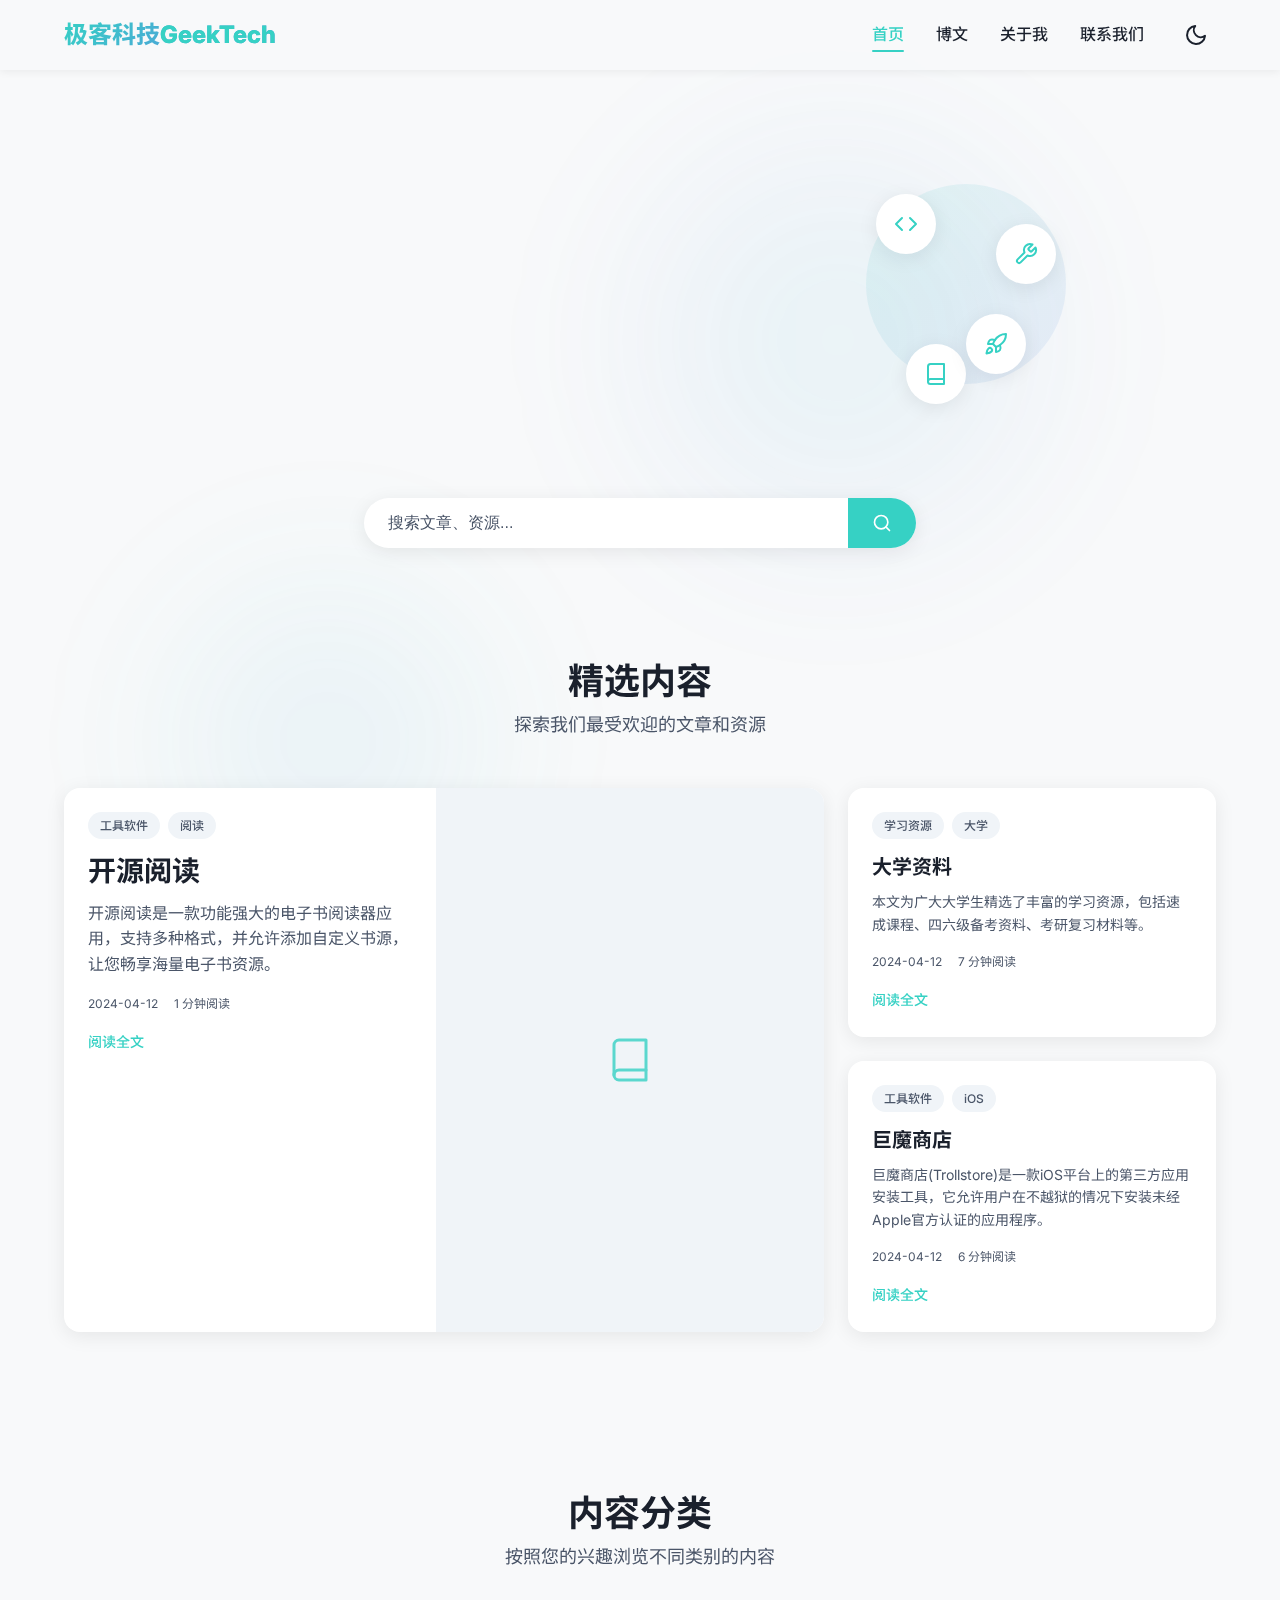
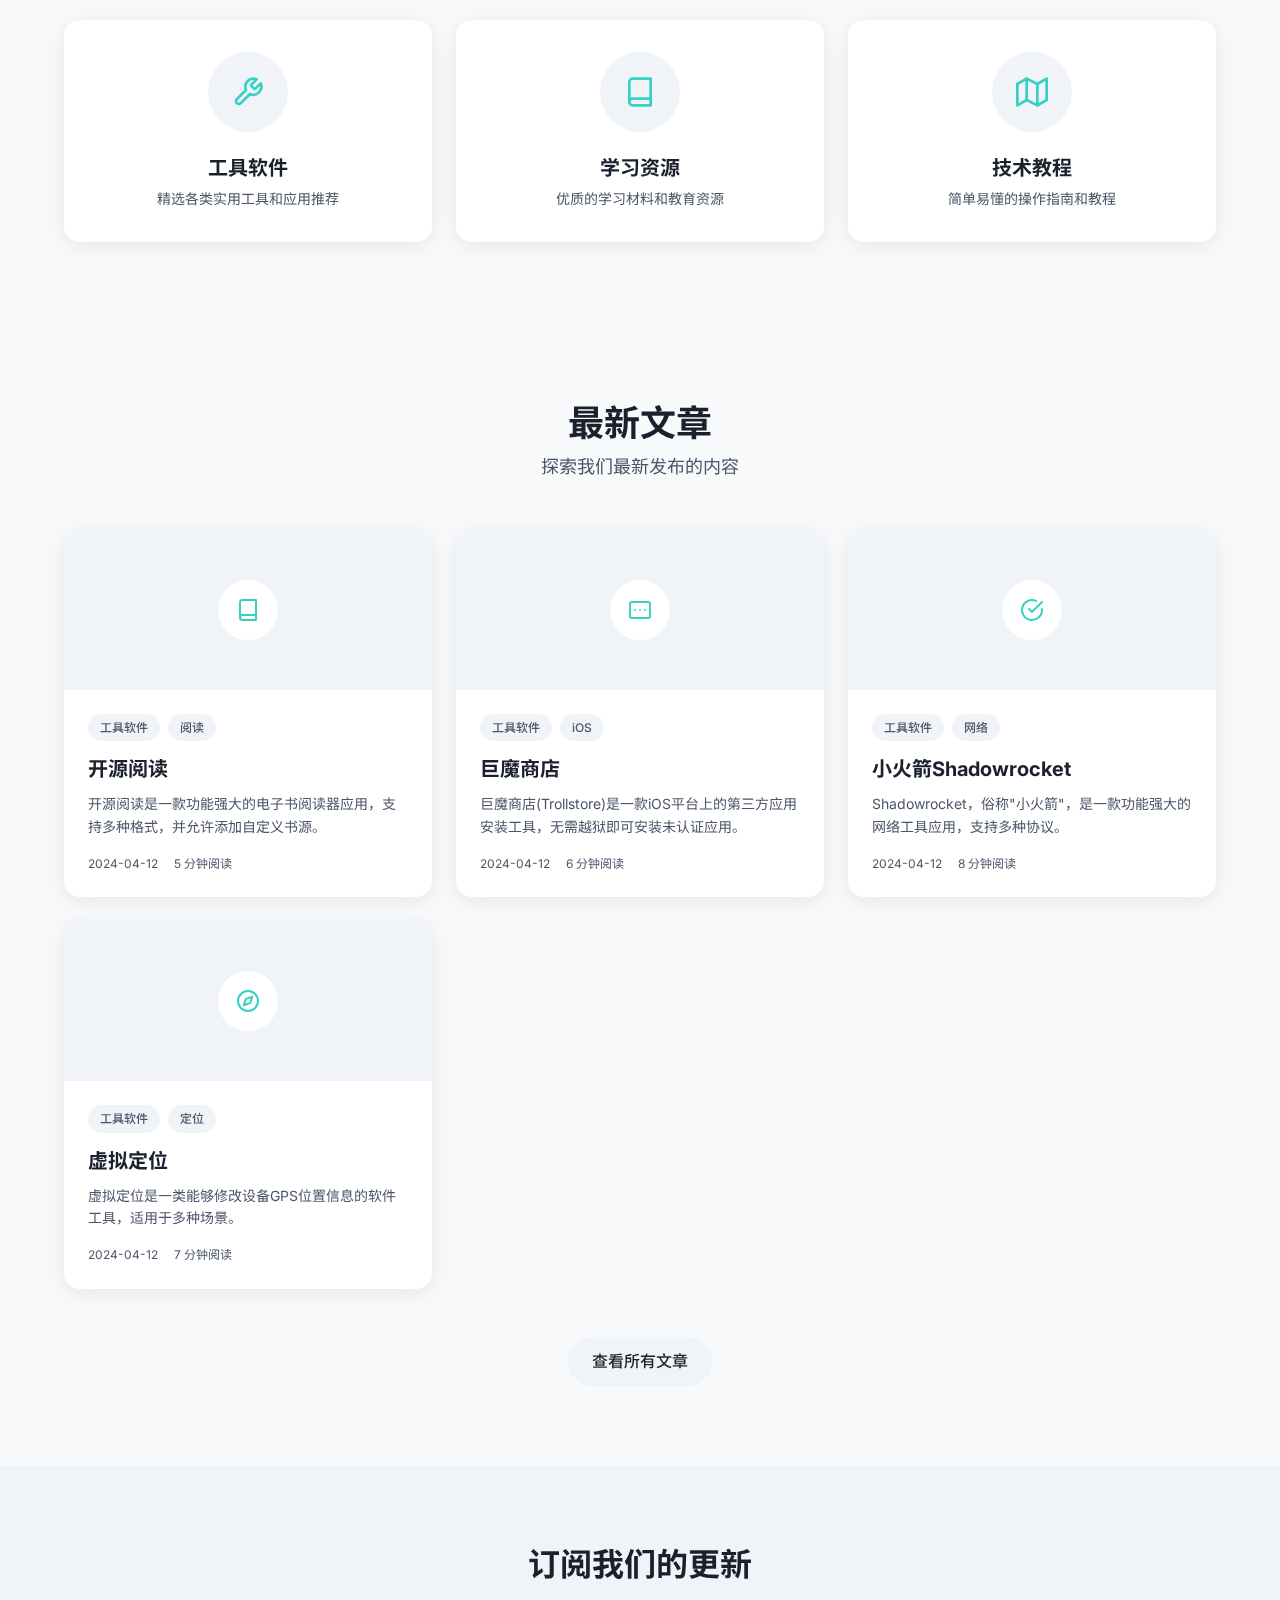
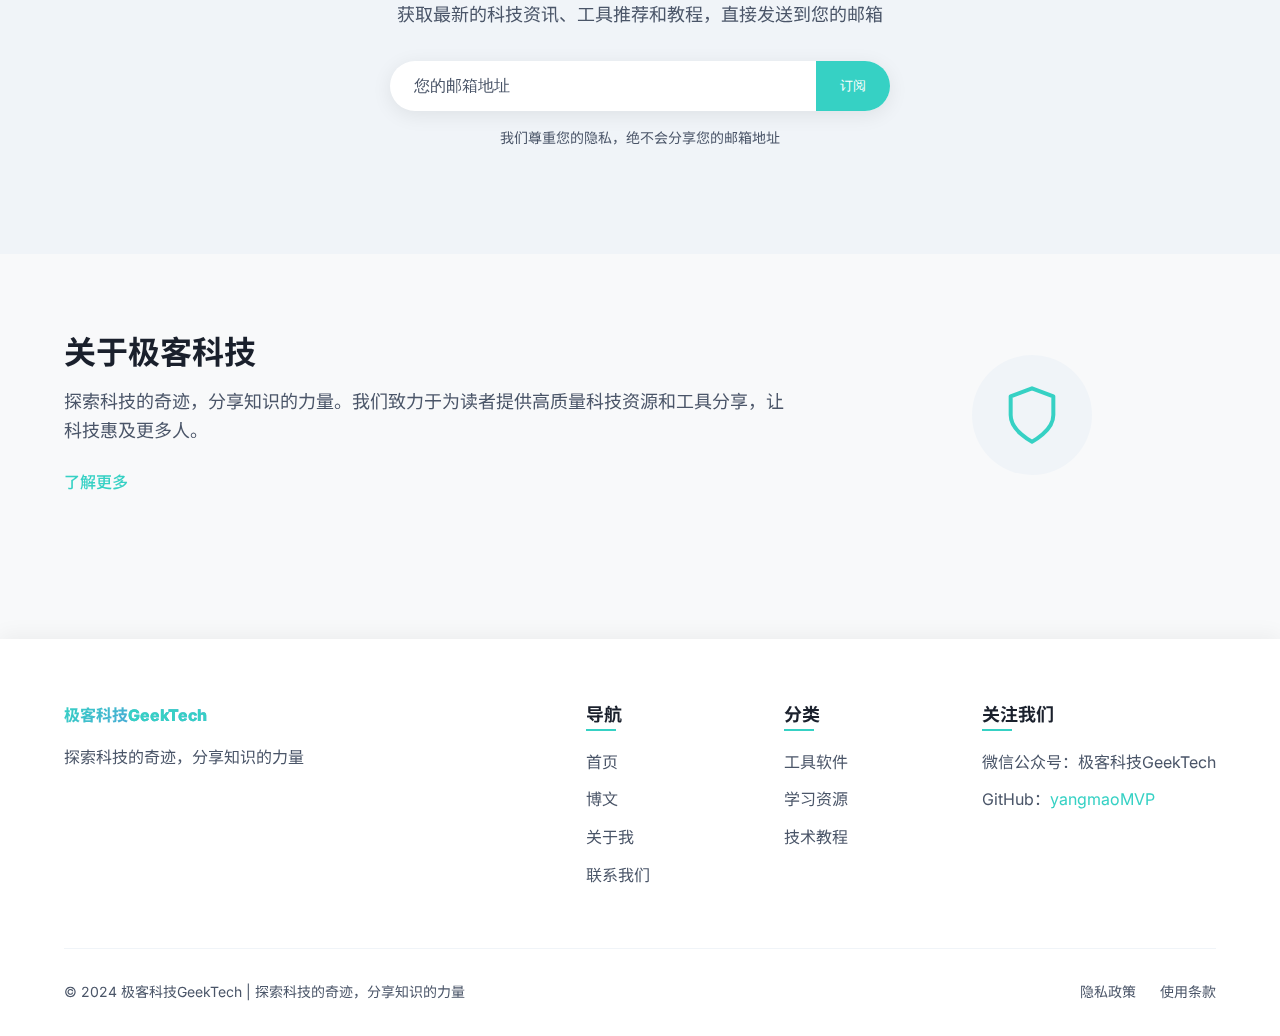
==== commit 617cdbb3: "new" ====
--- a/index.html
+++ b/index.html
@@ -1,36 +1,426 @@
 <!DOCTYPE html>
-<html lang="zh"><head><title>极客科技 GeekTech 博客</title><meta content="欢迎来到 GeekTech 博客，这里分享 AI 技术、前沿硬件与极客资讯。" name="description"/><meta content="GeekTech, 博客, AI, 极客, 科技, 前沿, 智能硬件" name="keywords"/><meta content="极客科技 GeekTech 博客" property="og:title"><meta content="探索 AI 与极客科技的世界。" property="og:description"><meta content="website" property="og:type"/><meta content="https://yourdomain.com/favicon-512.png" property="og:image"/><meta content="https://yourdomain.com" property="og:url"/><meta content="width=device-width, initial-scale=1" name="viewport"/><link href="favicon.ico" rel="icon"/><link href="https://fonts.googleapis.com" rel="preconnect"/><link crossorigin="" href="https://fonts.gstatic.com" rel="preconnect"/><link href="https://fonts.googleapis.com/css2?family=Noto+Sans+SC:wght@400;700&amp;display=swap" rel="stylesheet"/><link href="style.css" rel="stylesheet"/><style>
-        .search-bar {
-            max-width: 500px;
-            margin: 20px auto;
-        }
-        .search-bar form {
-            display: flex;
-            box-shadow: 0 4px 16px rgba(0,0,0,0.08);
-            border-radius: 30px;
-        }
-        .search-bar input {
-            flex: 1;
-            padding: 12px 20px;
-            border: none;
-            border-radius: 30px 0 0 30px;
-            font-size: 16px;
-        }
-        .search-bar button {
-            background: linear-gradient(90deg, #36d1c4 50%, #5b86e5 95%);
-            color: white;
-            border: none;
-            padding: 0 20px;
-            border-radius: 0 30px 30px 0;
-            cursor: pointer;
-        }
-    </style></meta></meta></head><body><!-- Gradient Text 主标题 --><div class="animated-gradient-text custom-class"><div class="text-content" style="background-image: linear-gradient(to right, #40ffaa, #4079ff, #40ffaa, #4079ff, #40ffaa); animation-duration: 3s;">
-    极客科技GeekTech
-  </div></div><!-- Rotating Text 副标题关键词 --><!-- Scroll Reveal Section Title --><h2 class="scroll-reveal">探索我们的文章与资源</h2><div class="rotating-text-wrapper"><span class="rotating-text">AI 技术</span><span class="rotating-text">智能硬件</span><span class="rotating-text">前沿科技</span></div><!-- Falling Text 欢迎语 --><div class="falling-text">欢迎来到 GeekTech 世界</div><!-- Blur Text 提示信息 --><div class="blur-text">探索更多精彩内容</div><div class="bg-glow"></div><header><nav class="top-nav"><a class="site-title" href="index.html">极客科技GeekTech</a><ul><li><a href="index.html">首页</a></li><li><a href="posts.html">博文</a></li><li><a href="about.html">关于我</a></li><li><a href="contact.html">联系我们</a></li><li><button aria-label="切换暗黑模式" id="theme-toggle">🌙</button></li></ul></nav><section id="hero"><div class="hero-content"><h1>极客科技 GeekTech</h1><p class="subtitle">专注前沿科技、AI 资源与开发实践</p><a class="cta-button" href="posts.html">开始阅读</a></div></section><div class="focus-container" data-words="极客科技 GeekTech" id="true-focus"></div><p>探索科技的奇迹，分享知识的力量</p><div class="search-bar"><form action="search.html" method="get"><input name="q" placeholder="搜索文章、资源..." required="" type="search"/><button type="submit">🔍</button></form></div><button class="fancy-btn" id="welcome-btn">🌈 打个招呼</button><div class="welcome-msg" id="welcome">🎉 欢迎来到极客科技GeekTech！🎉</div></header><main><section class="card home-intro"><h2>欢迎来到极客科技GeekTech</h2><p>这里是我的个人技术分享空间，专注于实用科技资源、软件工具和学习资料。</p><div class="tags" style="margin-top: 16px;"><span class="tag">开源软件</span><span class="tag">学习资源</span><span class="tag">工具分享</span><span class="tag">技术教程</span></div></section><section class="card"><h2>最新博文</h2><ul class="post-list"><li><span class="post-date">2024-04-12</span><a href="post1.html">开源阅读</a><span class="tag">工具软件</span><span class="tag">阅读</span></li><li><span class="post-date">2024-04-12</span><a href="post5.html">大学资料</a><span class="tag">学习资源</span><span class="tag">大学</span><span class="tag">四六级</span></li><li><span class="post-date">2024-04-12</span><a href="post2.html">巨魔商店</a><span class="tag">工具软件</span><span class="tag">iOS</span></li></ul><a class="fancy-btn secondary-btn" href="posts.html" style="margin-top:20px;">查看所有博文</a></section><section class="card" id="about"><h2>关于我</h2><p>探索科技的奇迹，分享知识的力量。专注于提供优质实用的科技资源和工具。</p><p>微信公众号：极客科技GeekTech</p><a class="fancy-btn secondary-btn" href="about.html" style="margin-top:14px;">了解更多</a></section></main><footer><p>© 2024 极客科技GeekTech | 探索科技的奇迹，分享知识的力量</p></footer><script>
-var wBtn = document.getElementById('welcome-btn');
-if(wBtn){
-    wBtn.onclick = function() {
-        document.getElementById('welcome').classList.add('show');
-    };
-}
-</script><script defer="" src="common.js"></script><script defer="" src="theme.js"></script><script async="" src="true-focus.js"></script><!-- 返回顶部按钮 --><button id="backToTop" title="回到顶部">↑</button></body></html>+<html lang="zh">
+<head>
+  <meta charset="utf-8" />
+  <meta content="width=device-width, initial-scale=1" name="viewport" />
+  <title>极客科技 GeekTech - 探索科技的奇迹，分享知识的力量</title>
+  <meta content="极客科技GeekTech - 提供高质量技术资源、开源软件与实用教程，助你高效学习与探索科技。" name="description" />
+  <meta content="GeekTech, 博客, AI, 极客, 科技, 前沿, 智能硬件, 开源软件, 学习资源" name="keywords" />
+  <meta content="极客科技 GeekTech 博客" property="og:title">
+  <meta content="探索 AI 与极客科技的世界，分享实用工具与学习资源。" property="og:description">
+  <meta content="website" property="og:type" />
+  <meta content="https://yangmaomvp.github.io/images/og-image.jpg" property="og:image" />
+  <meta content="https://yangmaomvp.github.io" property="og:url" />
+  <link href="favicon.ico" rel="icon" />
+  <link href="apple-touch-icon.png" rel="apple-touch-icon" sizes="180x180" />
+  <link href="https://fonts.googleapis.com" rel="preconnect" />
+  <link crossorigin="" href="https://fonts.gstatic.com" rel="preconnect" />
+  <link href="https://fonts.googleapis.com/css2?family=Inter:wght@400;500;600;700&family=Noto+Sans+SC:wght@400;500;700&display=swap" rel="stylesheet" />
+  <link href="style.css" rel="stylesheet" />
+  <link href="animations.css" rel="stylesheet" />
+  <link rel="manifest" href="manifest.json" />
+  <meta name="theme-color" content="#36d1c4" />
+</head>
+
+<body>
+  <div class="page-loader">
+    <div class="loader-circle"></div>
+  </div>
+
+  <div class="bg-glow"></div>
+  <div class="bg-glow secondary"></div>
+
+  <header class="site-header">
+    <nav class="top-nav">
+      <div class="nav-container">
+        <a class="site-title" href="index.html">
+          <span class="logo-text">极客科技<span class="accent">GeekTech</span></span>
+        </a>
+        <button class="mobile-menu-toggle" aria-label="打开菜单">
+          <span></span><span></span><span></span>
+        </button>
+        <ul class="nav-links">
+          <li><a href="index.html" class="active">首页</a></li>
+          <li><a href="posts.html">博文</a></li>
+          <li><a href="about.html">关于我</a></li>
+          <li><a href="contact.html">联系我们</a></li>
+          <li>
+            <button aria-label="切换暗黑模式" id="theme-toggle" class="theme-toggle">
+              <svg class="sun-icon" xmlns="http://www.w3.org/2000/svg" width="24" height="24" viewBox="0 0 24 24" fill="none" stroke="currentColor" stroke-width="2" stroke-linecap="round" stroke-linejoin="round">
+                <circle cx="12" cy="12" r="5"></circle>
+                <line x1="12" y1="1" x2="12" y2="3"></line>
+                <line x1="12" y1="21" x2="12" y2="23"></line>
+                <line x1="4.22" y1="4.22" x2="5.64" y2="5.64"></line>
+                <line x1="18.36" y1="18.36" x2="19.78" y2="19.78"></line>
+                <line x1="1" y1="12" x2="3" y2="12"></line>
+                <line x1="21" y1="12" x2="23" y2="12"></line>
+                <line x1="4.22" y1="19.78" x2="5.64" y2="18.36"></line>
+                <line x1="18.36" y1="5.64" x2="19.78" y2="4.22"></line>
+              </svg>
+              <svg class="moon-icon" xmlns="http://www.w3.org/2000/svg" width="24" height="24" viewBox="0 0 24 24" fill="none" stroke="currentColor" stroke-width="2" stroke-linecap="round" stroke-linejoin="round">
+                <path d="M21 12.79A9 9 0 1 1 11.21 3 7 7 0 0 0 21 12.79z"></path>
+              </svg>
+            </button>
+          </li>
+        </ul>
+      </div>
+    </nav>
+
+    <div class="hero-section">
+      <div class="hero-content">
+        <h1 class="hero-title reveal-text">极客科技 <span class="accent">GeekTech</span></h1>
+        <p class="hero-subtitle reveal-text delay-1">探索科技的奇迹，分享知识的力量</p>
+        <div class="hero-features reveal-text delay-2">
+          <span class="feature-tag">开源软件</span>
+          <span class="feature-tag">学习资源</span>
+          <span class="feature-tag">工具分享</span>
+          <span class="feature-tag">技术教程</span>
+        </div>
+        <div class="hero-cta reveal-text delay-3">
+          <a href="posts.html" class="primary-button">浏览文章</a>
+          <a href="#featured" class="secondary-button">精选内容</a>
+        </div>
+      </div>
+      <div class="hero-image">
+        <div class="tech-illustration">
+          <div class="circle-pulse"></div>
+          <div class="tech-icon code"><svg xmlns="http://www.w3.org/2000/svg" width="24" height="24" viewBox="0 0 24 24" fill="none" stroke="currentColor" stroke-width="2" stroke-linecap="round" stroke-linejoin="round"><polyline points="16 18 22 12 16 6"></polyline><polyline points="8 6 2 12 8 18"></polyline></svg></div>
+          <div class="tech-icon book"><svg xmlns="http://www.w3.org/2000/svg" width="24" height="24" viewBox="0 0 24 24" fill="none" stroke="currentColor" stroke-width="2" stroke-linecap="round" stroke-linejoin="round"><path d="M4 19.5A2.5 2.5 0 0 1 6.5 17H20"></path><path d="M6.5 2H20v20H6.5A2.5 2.5 0 0 1 4 19.5v-15A2.5 2.5 0 0 1 6.5 2z"></path></svg></div>
+          <div class="tech-icon tool"><svg xmlns="http://www.w3.org/2000/svg" width="24" height="24" viewBox="0 0 24 24" fill="none" stroke="currentColor" stroke-width="2" stroke-linecap="round" stroke-linejoin="round"><path d="M14.7 6.3a1 1 0 0 0 0 1.4l1.6 1.6a1 1 0 0 0 1.4 0l3.77-3.77a6 6 0 0 1-7.94 7.94l-6.91 6.91a2.12 2.12 0 0 1-3-3l6.91-6.91a6 6 0 0 1 7.94-7.94l-3.76 3.76z"></path></svg></div>
+          <div class="tech-icon rocket"><svg xmlns="http://www.w3.org/2000/svg" width="24" height="24" viewBox="0 0 24 24" fill="none" stroke="currentColor" stroke-width="2" stroke-linecap="round" stroke-linejoin="round"><path d="M4.5 16.5c-1.5 1.26-2 5-2 5s3.74-.5 5-2c.71-.84.7-2.13-.09-2.91a2.18 2.18 0 0 0-2.91-.09z"></path><path d="m12 15-3-3a22 22 0 0 1 2-3.95A12.88 12.88 0 0 1 22 2c0 2.72-.78 7.5-6 11a22.35 22.35 0 0 1-4 2z"></path><path d="M9 12H4s.55-3.03 2-4c1.62-1.08 5 0 5 0"></path><path d="M12 15v5s3.03-.55 4-2c1.08-1.62 0-5 0-5"></path></svg></div>
+        </div>
+      </div>
+    </div>
+
+    <div class="search-container">
+      <form action="search.html" method="get" class="search-form">
+        <input type="search" name="q" placeholder="搜索文章、资源..." required class="search-input" />
+        <button type="submit" class="search-button">
+          <svg xmlns="http://www.w3.org/2000/svg" width="20" height="20" viewBox="0 0 24 24" fill="none" stroke="currentColor" stroke-width="2" stroke-linecap="round" stroke-linejoin="round">
+            <circle cx="11" cy="11" r="8"></circle>
+            <line x1="21" y1="21" x2="16.65" y2="16.65"></line>
+          </svg>
+        </button>
+      </form>
+    </div>
+  </header>
+
+  <main>
+    <section id="featured" class="featured-section">
+      <div class="section-header">
+        <h2 class="section-title">精选内容</h2>
+        <p class="section-subtitle">探索我们最受欢迎的文章和资源</p>
+      </div>
+
+      <div class="featured-grid">
+        <article class="featured-card primary">
+          <div class="card-content">
+            <div class="card-tags">
+              <span class="tag">工具软件</span>
+              <span class="tag">阅读</span>
+            </div>
+            <h3 class="card-title">开源阅读</h3>
+            <p class="card-excerpt">开源阅读是一款功能强大的电子书阅读器应用，支持多种格式，并允许添加自定义书源，让您畅享海量电子书资源。</p>
+            <div class="card-meta">
+              <span class="post-date">2024-04-12</span>
+              <span class="read-time">5 分钟阅读</span>
+            </div>
+            <a href="post1.html" class="card-link">阅读全文</a>
+          </div>
+          <div class="card-image">
+            <svg xmlns="http://www.w3.org/2000/svg" width="48" height="48" viewBox="0 0 24 24" fill="none" stroke="currentColor" stroke-width="1.5" stroke-linecap="round" stroke-linejoin="round">
+              <path d="M4 19.5A2.5 2.5 0 0 1 6.5 17H20"></path>
+              <path d="M6.5 2H20v20H6.5A2.5 2.5 0 0 1 4 19.5v-15A2.5 2.5 0 0 1 6.5 2z"></path>
+            </svg>
+          </div>
+        </article>
+
+        <article class="featured-card">
+          <div class="card-content">
+            <div class="card-tags">
+              <span class="tag">学习资源</span>
+              <span class="tag">大学</span>
+            </div>
+            <h3 class="card-title">大学资料</h3>
+            <p class="card-excerpt">本文为广大大学生精选了丰富的学习资源，包括速成课程、四六级备考资料、考研复习材料等。</p>
+            <div class="card-meta">
+              <span class="post-date">2024-04-12</span>
+              <span class="read-time">7 分钟阅读</span>
+            </div>
+            <a href="post5.html" class="card-link">阅读全文</a>
+          </div>
+        </article>
+
+        <article class="featured-card">
+          <div class="card-content">
+            <div class="card-tags">
+              <span class="tag">工具软件</span>
+              <span class="tag">iOS</span>
+            </div>
+            <h3 class="card-title">巨魔商店</h3>
+            <p class="card-excerpt">巨魔商店(Trollstore)是一款iOS平台上的第三方应用安装工具，它允许用户在不越狱的情况下安装未经Apple官方认证的应用程序。</p>
+            <div class="card-meta">
+              <span class="post-date">2024-04-12</span>
+              <span class="read-time">6 分钟阅读</span>
+            </div>
+            <a href="post2.html" class="card-link">阅读全文</a>
+          </div>
+        </article>
+      </div>
+    </section>
+
+    <section class="categories-section">
+      <div class="section-header">
+        <h2 class="section-title">内容分类</h2>
+        <p class="section-subtitle">按照您的兴趣浏览不同类别的内容</p>
+      </div>
+
+      <div class="categories-grid">
+        <a href="posts.html?category=tools" class="category-card">
+          <div class="category-icon">
+            <svg xmlns="http://www.w3.org/2000/svg" width="32" height="32" viewBox="0 0 24 24" fill="none" stroke="currentColor" stroke-width="2" stroke-linecap="round" stroke-linejoin="round">
+              <path d="M14.7 6.3a1 1 0 0 0 0 1.4l1.6 1.6a1 1 0 0 0 1.4 0l3.77-3.77a6 6 0 0 1-7.94 7.94l-6.91 6.91a2.12 2.12 0 0 1-3-3l6.91-6.91a6 6 0 0 1 7.94-7.94l-3.76 3.76z"></path>
+            </svg>
+          </div>
+          <h3 class="category-title">工具软件</h3>
+          <p class="category-description">精选各类实用工具和应用推荐</p>
+        </a>
+
+        <a href="posts.html?category=resources" class="category-card">
+          <div class="category-icon">
+            <svg xmlns="http://www.w3.org/2000/svg" width="32" height="32" viewBox="0 0 24 24" fill="none" stroke="currentColor" stroke-width="2" stroke-linecap="round" stroke-linejoin="round">
+              <path d="M4 19.5A2.5 2.5 0 0 1 6.5 17H20"></path>
+              <path d="M6.5 2H20v20H6.5A2.5 2.5 0 0 1 4 19.5v-15A2.5 2.5 0 0 1 6.5 2z"></path>
+            </svg>
+          </div>
+          <h3 class="category-title">学习资源</h3>
+          <p class="category-description">优质的学习材料和教育资源</p>
+        </a>
+
+        <a href="posts.html?category=tutorials" class="category-card">
+          <div class="category-icon">
+            <svg xmlns="http://www.w3.org/2000/svg" width="32" height="32" viewBox="0 0 24 24" fill="none" stroke="currentColor" stroke-width="2" stroke-linecap="round" stroke-linejoin="round">
+              <polygon points="1 6 1 22 8 18 16 22 23 18 23 2 16 6 8 2 1 6"></polygon>
+              <line x1="8" y1="2" x2="8" y2="18"></line>
+              <line x1="16" y1="6" x2="16" y2="22"></line>
+            </svg>
+          </div>
+          <h3 class="category-title">技术教程</h3>
+          <p class="category-description">简单易懂的操作指南和教程</p>
+        </a>
+      </div>
+    </section>
+
+    <section class="latest-posts-section">
+      <div class="section-header">
+        <h2 class="section-title">最新文章</h2>
+        <p class="section-subtitle">探索我们最新发布的内容</p>
+      </div>
+
+      <div class="posts-grid">
+        <article class="post-card">
+          <a href="post1.html" class="post-link">
+            <div class="post-image">
+              <div class="post-icon">
+                <svg xmlns="http://www.w3.org/2000/svg" width="24" height="24" viewBox="0 0 24 24" fill="none" stroke="currentColor" stroke-width="2" stroke-linecap="round" stroke-linejoin="round">
+                  <path d="M4 19.5A2.5 2.5 0 0 1 6.5 17H20"></path>
+                  <path d="M6.5 2H20v20H6.5A2.5 2.5 0 0 1 4 19.5v-15A2.5 2.5 0 0 1 6.5 2z"></path>
+                </svg>
+              </div>
+            </div>
+            <div class="post-content">
+              <div class="post-tags">
+                <span class="tag">工具软件</span>
+                <span class="tag">阅读</span>
+              </div>
+              <h3 class="post-title">开源阅读</h3>
+              <p class="post-excerpt">开源阅读是一款功能强大的电子书阅读器应用，支持多种格式，并允许添加自定义书源。</p>
+              <div class="post-meta">
+                <span class="post-date">2024-04-12</span>
+                <span class="read-time">5 分钟阅读</span>
+              </div>
+            </div>
+          </a>
+        </article>
+
+        <article class="post-card">
+          <a href="post2.html" class="post-link">
+            <div class="post-image">
+              <div class="post-icon">
+                <svg xmlns="http://www.w3.org/2000/svg" width="24" height="24" viewBox="0 0 24 24" fill="none" stroke="currentColor" stroke-width="2" stroke-linecap="round" stroke-linejoin="round">
+                  <rect x="2" y="4" width="20" height="16" rx="2"></rect>
+                  <path d="M12 12h.01"></path>
+                  <path d="M17 12h.01"></path>
+                  <path d="M7 12h.01"></path>
+                </svg>
+              </div>
+            </div>
+            <div class="post-content">
+              <div class="post-tags">
+                <span class="tag">工具软件</span>
+                <span class="tag">iOS</span>
+              </div>
+              <h3 class="post-title">巨魔商店</h3>
+              <p class="post-excerpt">巨魔商店(Trollstore)是一款iOS平台上的第三方应用安装工具，无需越狱即可安装未认证应用。</p>
+              <div class="post-meta">
+                <span class="post-date">2024-04-12</span>
+                <span class="read-time">6 分钟阅读</span>
+              </div>
+            </div>
+          </a>
+        </article>
+
+        <article class="post-card">
+          <a href="post3.html" class="post-link">
+            <div class="post-image">
+              <div class="post-icon">
+                <svg xmlns="http://www.w3.org/2000/svg" width="24" height="24" viewBox="0 0 24 24" fill="none" stroke="currentColor" stroke-width="2" stroke-linecap="round" stroke-linejoin="round">
+                  <path d="M22 11.08V12a10 10 0 1 1-5.93-9.14"></path>
+                  <polyline points="22 4 12 14.01 9 11.01"></polyline>
+                </svg>
+              </div>
+            </div>
+            <div class="post-content">
+              <div class="post-tags">
+                <span class="tag">工具软件</span>
+                <span class="tag">网络</span>
+              </div>
+              <h3 class="post-title">小火箭Shadowrocket</h3>
+              <p class="post-excerpt">Shadowrocket，俗称"小火箭"，是一款功能强大的网络工具应用，支持多种协议。</p>
+              <div class="post-meta">
+                <span class="post-date">2024-04-12</span>
+                <span class="read-time">8 分钟阅读</span>
+              </div>
+            </div>
+          </a>
+        </article>
+
+        <article class="post-card">
+          <a href="post4.html" class="post-link">
+            <div class="post-image">
+              <div class="post-icon">
+                <svg xmlns="http://www.w3.org/2000/svg" width="24" height="24" viewBox="0 0 24 24" fill="none" stroke="currentColor" stroke-width="2" stroke-linecap="round" stroke-linejoin="round">
+                  <circle cx="12" cy="12" r="10"></circle>
+                  <polygon points="16.24 7.76 14.12 14.12 7.76 16.24 9.88 9.88 16.24 7.76"></polygon>
+                </svg>
+              </div>
+            </div>
+            <div class="post-content">
+              <div class="post-tags">
+                <span class="tag">工具软件</span>
+                <span class="tag">定位</span>
+              </div>
+              <h3 class="post-title">虚拟定位</h3>
+              <p class="post-excerpt">虚拟定位是一类能够修改设备GPS位置信息的软件工具，适用于多种场景。</p>
+              <div class="post-meta">
+                <span class="post-date">2024-04-12</span>
+                <span class="read-time">7 分钟阅读</span>
+              </div>
+            </div>
+          </a>
+        </article>
+      </div>
+
+      <div class="view-all-container">
+        <a href="posts.html" class="view-all-button">查看所有文章</a>
+      </div>
+    </section>
+
+    <section class="newsletter-section">
+      <div class="newsletter-container">
+        <div class="newsletter-content">
+          <h2 class="newsletter-title">订阅我们的更新</h2>
+          <p class="newsletter-description">获取最新的科技资讯、工具推荐和教程，直接发送到您的邮箱</p>
+        </div>
+        <form class="newsletter-form">
+          <input type="email" placeholder="您的邮箱地址" required class="newsletter-input" />
+          <button type="submit" class="newsletter-button">订阅</button>
+        </form>
+        <p class="newsletter-privacy">我们尊重您的隐私，绝不会分享您的邮箱地址</p>
+      </div>
+    </section>
+
+    <section class="about-section">
+      <div class="about-container">
+        <div class="about-content">
+          <h2 class="about-title">关于极客科技</h2>
+          <p class="about-description">探索科技的奇迹，分享知识的力量。我们致力于为读者提供高质量科技资源和工具分享，让科技惠及更多人。</p>
+          <a href="about.html" class="about-link">了解更多</a>
+        </div>
+        <div class="about-image">
+          <div class="about-icon">
+            <svg xmlns="http://www.w3.org/2000/svg" width="64" height="64" viewBox="0 0 24 24" fill="none" stroke="currentColor" stroke-width="1.5" stroke-linecap="round" stroke-linejoin="round">
+              <path d="M12 22s8-4 8-10V5l-8-3-8 3v7c0 6 8 10 8 10z"></path>
+            </svg>
+          </div>
+        </div>
+      </div>
+    </section>
+  </main>
+
+  <footer class="site-footer">
+    <div class="footer-container">
+      <div class="footer-top">
+        <div class="footer-logo">
+          <span class="logo-text">极客科技<span class="accent">GeekTech</span></span>
+          <p class="footer-tagline">探索科技的奇迹，分享知识的力量</p>
+        </div>
+        <div class="footer-links">
+          <div class="footer-column">
+            <h3 class="footer-heading">导航</h3>
+            <ul class="footer-nav">
+              <li><a href="index.html">首页</a></li>
+              <li><a href="posts.html">博文</a></li>
+              <li><a href="about.html">关于我</a></li>
+              <li><a href="contact.html">联系我们</a></li>
+            </ul>
+          </div>
+          <div class="footer-column">
+            <h3 class="footer-heading">分类</h3>
+            <ul class="footer-nav">
+              <li><a href="posts.html?category=tools">工具软件</a></li>
+              <li><a href="posts.html?category=resources">学习资源</a></li>
+              <li><a href="posts.html?category=tutorials">技术教程</a></li>
+            </ul>
+          </div>
+          <div class="footer-column">
+            <h3 class="footer-heading">关注我们</h3>
+            <p class="footer-social">微信公众号：极客科技GeekTech</p>
+            <p class="footer-social">GitHub：<a href="https://github.com/yangmaoMVP/yangmaoMVP.github.io" target="_blank">yangmaoMVP</a></p>
+          </div>
+        </div>
+      </div>
+      <div class="footer-bottom">
+        <p class="copyright">© 2024 极客科技GeekTech | 探索科技的奇迹，分享知识的力量</p>
+        <div class="footer-meta">
+          <a href="#" class="footer-meta-link">隐私政策</a>
+          <a href="#" class="footer-meta-link">使用条款</a>
+        </div>
+      </div>
+    </div>
+  </footer>
+
+  <button id="back-to-top" aria-label="回到顶部">
+    <svg xmlns="http://www.w3.org/2000/svg" width="24" height="24" viewBox="0 0 24 24" fill="none" stroke="currentColor" stroke-width="2" stroke-linecap="round" stroke-linejoin="round">
+      <polyline points="18 15 12 9 6 15"></polyline>
+    </svg>
+  </button>
+
+  <script defer src="main.js"></script>
+  <script defer src="theme.js"></script>
+  <script>
+    // Register service worker for PWA support
+    if ('serviceWorker' in navigator) {
+      window.addEventListener('load', () => {
+        navigator.serviceWorker.register('service-worker.js')
+          .then(registration => {
+            console.log('ServiceWorker registered with scope:', registration.scope);
+          })
+          .catch(error => {
+            console.error('ServiceWorker registration failed:', error);
+          });
+      });
+    }
+  </script>
+</body>
+</html>
--- a/style.css
+++ b/style.css
@@ -1,29 +1,1273 @@
-:root{
- --bg:#fdfdfd;
- --surface:#ffffff;
- --text:#0d1117;
- --accent:#36d1c4;
- --shadow:0 4px 12px rgba(0,0,0,.05);
- --shadow-hover:0 6px 16px rgba(0,0,0,.08);
-}
-body.dark-theme{
- --bg:#0d1117;
- --surface:#161b22;
- --text:#c9d1d9;
- --accent:#5b86e5;
- --shadow:0 4px 12px rgba(0,0,0,.4);
- --shadow-hover:0 6px 16px rgba(0,0,0,.6);
-}
-body{background:var(--bg);color:var(--text);}
-.top-nav{position:sticky;top:0;backdrop-filter:blur(8px);background:rgba(255,255,255,.8);z-index:100;}
-body.dark-theme .top-nav{background:rgba(22,27,34,.8);}
-.post-list{display:grid;grid-template-columns:repeat(auto-fit,minmax(280px,1fr));gap:1rem;list-style:none;padding:0;}
-.post-list li{background:var(--surface);padding:1rem 1.25rem;border-radius:12px;box-shadow:var(--shadow);transition:transform .2s,box-shadow .2s;}
-.post-list li:hover{transform:translateY(-4px);box-shadow:var(--shadow-hover);}
-#hero{display:flex;align-items:center;justify-content:center;min-height:60vh;text-align:center;background:linear-gradient(135deg,#36d1c4 0%,#5b86e5 100%);color:#fff;}
-.hero-content h1{font-size:clamp(2.5rem,6vw,4rem);margin-bottom:1rem;}
-.hero-content .subtitle{font-size:clamp(1rem,2.5vw,1.5rem);margin-bottom:2rem;}
-.cta-button{display:inline-block;padding:.75rem 1.5rem;border-radius:30px;background:#fff;color:#0d1117;font-weight:600;text-decoration:none;transition:transform .2s;}
-.cta-button:hover{transform:translateY(-3px);}
-@media(max-width:600px){ .search-bar{max-width:90vw;} }
- body{min-height:100vh;background:linear-gradient(135deg,#f5f7fa 0%,#c3cfe2 100%);margin:0;padding:0;color:#333;font-family:'Noto Sans SC','Segoe UI','Helvetica Neue',Arial,sans-serif;line-height:1.7;display:flex;flex-direction:column;}.bg-glow{position:fixed;z-index:0;top:10%;left:60%;width:370px;height:340px;pointer-events:none;border-radius:50%;background:radial-gradient(circle,#bad8ff 0%,#b6f0da66 70%,transparent 100%);filter:blur(70px);opacity:.45;}.card{background:rgba(255,255,255,0.95);border-radius:22px;box-shadow:0 4px 26px rgba(44,132,251,0.065);padding:1.5em 1.6em 1.2em 1.6em;margin:0 auto 26px auto;max-width:780px;position:relative;z-index:1;}.top-nav{display:flex;justify-content:space-between;align-items:center;max-width:880px;margin:0 auto 24px auto;background:rgba(255,255,255,0.67);border-radius:18px 18px 0 0;box-shadow:0 2px 10px rgba(39,108,236,0.04);padding:14px 26px;position:relative;z-index:3;}.top-nav .site-title{font-weight:bold;font-size:1.12em;color:#349ad8;text-decoration:none;letter-spacing:1px;}.top-nav ul{display:flex;gap:1.34em;list-style:none;margin:0;padding:0;}.top-nav li a{color:#327ed8;text-decoration:none;font-weight:600;letter-spacing:1px;transition:color .14s;}.top-nav li a:hover{color:#1fcfad;}header{max-width:880px;margin:0 auto;text-align:center;background:none;padding-top:28px;padding-bottom:8px;border:none;}header h1{font-size:2.25em;margin-top:14px;margin-bottom:0.12em;background:linear-gradient(90deg,#36d1c4 25%,#757bed 85%);color:transparent;-webkit-background-clip:text;background-clip:text;font-weight:bold;text-shadow:0 2px 12px #9ed6f9aa;letter-spacing:2px;}header p{color:#7c899a;font-size:1.08em;margin-bottom:22px;}main{flex-grow:1;margin:0 auto;max-width:820px;width:100%;padding-bottom:42px;}h2{font-size:1.37em;letter-spacing:1.5px;margin-top:0.3em;color:#355990;border-bottom:1px solid #e3eaf7;padding-bottom:0.1em;font-weight:600;}h3{margin-top:1.3em;color:#2ca6aa;font-size:1.08em;}ul.post-list{list-style:none;padding:0;margin:0;}.post-list li{margin-bottom:1.1em;display:flex;align-items:center;background:rgba(202,230,255,0.11);border-radius:11px;padding:0.44em 0.79em 0.44em 1em;gap:0.7em;transition:background 0.3s;font-size:1.06em;}.post-list li:hover{background:rgba(137,197,255,0.24);}.post-date{color:#7fa6c9;min-width:104px;font-size:0.96em;margin-right:0.7em;}.post-list a{text-decoration:none;color:#327ed8;font-weight:600;font-size:1.09em;transition:color 0.16s;margin-right:.5em;}.post-list a:hover{color:#1fcfad;text-decoration:underline;}.tag{display:inline-block;font-size:0.86em;background:linear-gradient(90deg,#ade1ef 10%,#e6def7 90%);color:#277eb2;border-radius:12px;padding:2px 11px;margin-right:4px;margin-bottom:2px;box-shadow:0 1px 4px rgba(120,170,255,0.045);font-weight:500;}.fancy-btn,.secondary-btn{margin:20px 0 8px;padding:13px 34px;font-size:1.08em;border-radius:30px;border:none;background:linear-gradient(90deg,#36d1c4 50%,#5b86e5 95%);color:#fff;font-weight:600;cursor:pointer;box-shadow:0 4px 21px rgba(44,132,251,0.11);outline:none;transition:transform 0.18s,box-shadow 0.35s;position:relative;overflow:hidden;display:inline-block;z-index:1;}.fancy-btn:active{transform:scale(0.96);}.fancy-btn::after{content:'';position:absolute;left:50%;top:50%;width:0;height:0;background:rgba(255,255,255,.22);border-radius:100%;transform:translate(-50%,-50%);z-index:0;transition:width 0.32s,height 0.32s;}.fancy-btn:active::after{width:180px;height:180px;transition:width 0s,height 0s;}.secondary-btn{background:linear-gradient(90deg,#e8ecf6 0%,#c7dae8 100%);color:#277eb2;box-shadow:0 2px 9px rgba(44,132,251,0.095);}.secondary-btn:hover{background:linear-gradient(90deg,#b6eafd 0%,#d8e2f3 100%);}.welcome-msg{opacity:0;font-size:1.14em;margin-top:14px;letter-spacing:2px;color:#4681cf;filter:blur(10px);transition:opacity 0.7s,filter 0.9s;pointer-events:none;user-select:none;}.welcome-msg.show{opacity:1;filter:blur(0);animation:glow 1.7s linear infinite alternate;}@keyframes glow{from{text-shadow:0 0 5px #fff,0 0 14px #58dacc;}to{text-shadow:0 0 24px #36d1c4,0 0 9px #5b86e5;}}article h2{font-size:1.27em;border-bottom:1px solid #eaf3fc;color:#379ca5;padding-bottom:0.18em;font-weight:600;}article p,article ul,article ol{margin-bottom:1.08em;}article ul,article ol{padding-left:1.4em;}dl{margin-bottom:1.5em;}dt{font-weight:bold;color:#257eb2;}dd{margin-bottom:0.7em;}.related-posts,.comments{margin-top:1.38em;background:#f6fafd;border-radius:12px;padding:1em 1.1em;}a{color:#269ee7;text-decoration:none;transition:color .2s;}a:hover{color:#22a6a5;text-decoration:underline;}footer{max-width:880px;margin:0 auto 20px auto;border-radius:0 0 17px 17px;background:rgba(255,255,255,0.69);text-align:center;font-size:0.97em;color:#97a4b8;padding:22px 0;box-shadow:0 2px 19px 0 rgba(100,170,220,0.06);}@media (max-width:800px){header,main,footer,.card,.top-nav{max-width:97vw;}.top-nav{padding:8px 7px;}}@media (max-width:600px){header,main,footer,.card{padding-left:2vw;padding-right:2vw;}.top-nav ul{gap:0.9em;}header h1{font-size:1.5em;}.post-list li{flex-direction:column;align-items:flex-start;}.post-date{margin-bottom:0.1em;min-width:auto;}.post-list a{font-size:1em;}}#fuzzy-title{max-width:100%;height:auto;}.focus-word{position:relative;font-size:3rem;font-weight:900;cursor:default;}.focus-frame{position:absolute;top:0;left:0;pointer-events:none;box-sizing:content-box;border:none;opacity:0;transition:all 0.5s ease;}.corner{position:absolute;width:1rem;height:1rem;border:3px solid red;filter:drop-shadow(0px 0px 4px red);border-radius:3px;transition:none;}.top-left{top:-10px;left:-10px;border-right:none;border-bottom:none;}.top-right{top:-10px;right:-10px;border-left:none;border-bottom:none;}.bottom-left{bottom:-10px;left:-10px;border-right:none;border-top:none;}.bottom-right{bottom:-10px;right:-10px;border-left:none;border-top:none;}.animated-gradient-text{position:relative;margin:0 auto;display:flex;max-width:fit-content;flex-direction:row;align-items:center;justify-content:center;border-radius:1.25rem;font-weight:500;backdrop-filter:blur(10px);transition:box-shadow 0.5s ease-out;overflow:hidden;cursor:pointer;}.gradient-overlay{position:absolute;top:0;left:0;right:0;bottom:0;background-size:300% 100%;animation:gradient linear infinite;border-radius:inherit;z-index:0;pointer-events:none;}.gradient-overlay::before{content:"";position:absolute;left:0;top:0;border-radius:inherit;width:calc(100% - 2px);height:calc(100% - 2px);left:50%;top:50%;transform:translate(-50%,-50%);background-color:#060606;z-index:-1;}@keyframes gradient{0%{background-position:0% 50%;}50%{background-position:100% 50%;}100%{background-position:0% 50%;}}.text-content{display:inline-block;position:relative;z-index:2;background-size:300% 100%;background-clip:text;-webkit-background-clip:text;color:transparent;animation:gradient linear infinite;}.animated-gradient-text.custom-class{padding:0.5rem 1.25rem;border:2px solid rgba(255,255,255,0.2);box-shadow:0 0 15px rgba(64,255,170,0.4),0 0 15px rgba(64,121,255,0.4);transition:transform 0.3s ease,box-shadow 0.3s ease;border-radius:1.5rem;backdrop-filter:blur(12px);font-size:clamp(2rem,5vw,4.5rem);}.animated-gradient-text.custom-class:hover{transform:scale(1.03);box-shadow:0 0 25px rgba(64,255,170,0.6),0 0 25px rgba(64,121,255,0.6);}.text-content{font-weight:800;}.rotating-text-wrapper{font-size:1.8rem;font-weight:600;text-align:center;margin:1rem auto;height:2rem;overflow:hidden;position:relative;color:#ffffff;}.rotating-text{display:block;position:absolute;width:100%;animation:rotateText 6s infinite;text-align:center;}@keyframes rotateText{0%{transform:translateY(0%);opacity:1;}20%{opacity:1;}25%{transform:translateY(-100%);opacity:0;}45%{opacity:1;}50%{transform:translateY(-200%);}70%{opacity:1;}75%{transform:translateY(-300%);opacity:0;}100%{transform:translateY(0%);opacity:1;}}.falling-text{font-size:2rem;font-weight:bold;text-align:center;margin-top:2rem;color:#40ffaa;opacity:0;transform:translateY(-50px);animation:fallIn 1s ease-out forwards;}@keyframes fallIn{to{opacity:1;transform:translateY(0);}}.blur-text{font-size:1.25rem;text-align:center;color:#ffffff;filter:blur(5px);animation:blurIn 2s ease forwards;margin-top:1rem;}@keyframes blurIn{to{filter:blur(0px);}}.scroll-reveal{opacity:0;transform:translateY(40px);transition:all 0.8s ease-out;text-align:center;font-size:1.75rem;margin-top:2.5rem;color:#ffffff;}.scroll-reveal.revealed{opacity:1;transform:translateY(0);}#backToTop{position:fixed;bottom:2rem;right:2rem;background-color:rgba(64,121,255,0.8);color:white;border:none;border-radius:50%;font-size:1.5rem;width:48px;height:48px;cursor:pointer;z-index:999;display:none;transition:opacity 0.3s ease;}#backToTop:hover{background-color:#4079ff;}+:root {
+  --bg: #f8f9fa;
+  --surface: #ffffff;
+  --surface-2: #f0f4f8;
+  --text: #1a202c;
+  --text-secondary: #4a5568;
+  --accent: #36d1c4;
+  --accent-2: #5b86e5;
+  --accent-gradient: linear-gradient(135deg, #36d1c4 0%, #5b86e5 100%);
+  --shadow: 0 4px 20px rgba(0, 0, 0, 0.08);
+  --shadow-sm: 0 2px 8px rgba(0, 0, 0, 0.06);
+  --shadow-lg: 0 10px 30px rgba(0, 0, 0, 0.12);
+  --radius: 16px;
+  --radius-sm: 8px;
+  --radius-lg: 24px;
+  --transition: 0.3s ease;
+  --max-width: 1200px;
+  --header-height: 70px;
+  --font-sans: "Inter", "Noto Sans SC", -apple-system, BlinkMacSystemFont, "Segoe UI", Roboto, sans-serif;
+}
+
+.dark-theme {
+  --bg: #0d1117;
+  --surface: #161b22;
+  --surface-2: #21262d;
+  --text: #e6edf3;
+  --text-secondary: #8b949e;
+  --accent: #58a6ff;
+  --accent-2: #79c0ff;
+  --accent-gradient: linear-gradient(135deg, #58a6ff 0%, #79c0ff 100%);
+  --shadow: 0 4px 20px rgba(0, 0, 0, 0.25);
+  --shadow-sm: 0 2px 8px rgba(0, 0, 0, 0.2);
+  --shadow-lg: 0 10px 30px rgba(0, 0, 0, 0.3);
+}
+
+/* Base Styles */
+* {
+  margin: 0;
+  padding: 0;
+  box-sizing: border-box;
+}
+
+html {
+  scroll-behavior: smooth;
+  font-size: 16px;
+}
+
+body {
+  font-family: var(--font-sans);
+  background-color: var(--bg);
+  color: var(--text);
+  line-height: 1.6;
+  min-height: 100vh;
+  display: flex;
+  flex-direction: column;
+  overflow-x: hidden;
+  transition: background-color 0.3s ease, color 0.3s ease;
+}
+
+a {
+  color: var(--accent);
+  text-decoration: none;
+  transition: color var(--transition);
+}
+
+a:hover {
+  color: var(--accent-2);
+}
+
+img {
+  max-width: 100%;
+  height: auto;
+}
+
+/* Page Loader */
+.page-loader {
+  position: fixed;
+  top: 0;
+  left: 0;
+  width: 100%;
+  height: 100%;
+  background-color: var(--bg);
+  display: flex;
+  justify-content: center;
+  align-items: center;
+  z-index: 9999;
+  transition: opacity 0.5s ease, visibility 0.5s ease;
+}
+
+.page-loader.loaded {
+  opacity: 0;
+  visibility: hidden;
+}
+
+.loader-circle {
+  width: 50px;
+  height: 50px;
+  border: 3px solid var(--surface-2);
+  border-top-color: var(--accent);
+  border-radius: 50%;
+  animation: spin 1s linear infinite;
+}
+
+@keyframes spin {
+  to {
+    transform: rotate(360deg);
+  }
+}
+
+/* Background Elements */
+.bg-glow {
+  position: fixed;
+  z-index: -1;
+  top: 10%;
+  right: 15%;
+  width: 500px;
+  height: 500px;
+  border-radius: 50%;
+  background: radial-gradient(circle, rgba(54, 209, 196, 0.15) 0%, rgba(91, 134, 229, 0.1) 50%, transparent 70%);
+  filter: blur(80px);
+  opacity: 0.6;
+  pointer-events: none;
+}
+
+.bg-glow.secondary {
+  top: 60%;
+  left: 10%;
+  width: 400px;
+  height: 400px;
+  background: radial-gradient(circle, rgba(91, 134, 229, 0.15) 0%, rgba(54, 209, 196, 0.1) 50%, transparent 70%);
+}
+
+/* Typography */
+h1,
+h2,
+h3,
+h4,
+h5,
+h6 {
+  font-weight: 700;
+  line-height: 1.2;
+  margin-bottom: 1rem;
+}
+
+h1 {
+  font-size: 3rem;
+}
+
+h2 {
+  font-size: 2.25rem;
+}
+
+h3 {
+  font-size: 1.5rem;
+}
+
+p {
+  margin-bottom: 1.5rem;
+}
+
+.accent {
+  color: var(--accent);
+}
+
+/* Layout */
+.container {
+  width: 100%;
+  max-width: var(--max-width);
+  margin: 0 auto;
+  padding: 0 1.5rem;
+}
+
+main {
+  flex: 1;
+  padding-bottom: 4rem;
+}
+
+section {
+  padding: 4rem 0;
+}
+
+/* Header & Navigation */
+.site-header {
+  position: relative;
+  padding-bottom: 2rem;
+}
+
+.top-nav {
+  position: sticky;
+  top: 0;
+  z-index: 100;
+  backdrop-filter: blur(10px);
+  background-color: rgba(248, 249, 250, 0.8);
+  box-shadow: var(--shadow-sm);
+  height: var(--header-height);
+  transition: background-color 0.3s ease;
+}
+
+.dark-theme .top-nav {
+  background-color: rgba(22, 27, 34, 0.8);
+}
+
+.nav-container {
+  max-width: var(--max-width);
+  margin: 0 auto;
+  padding: 0 1.5rem;
+  height: 100%;
+  display: flex;
+  justify-content: space-between;
+  align-items: center;
+}
+
+.site-title {
+  font-size: 1.5rem;
+  font-weight: 700;
+  color: var(--text);
+  text-decoration: none;
+}
+
+.logo-text {
+  display: inline-block;
+  background: var(--accent-gradient);
+  background-clip: text;
+  -webkit-background-clip: text;
+  color: transparent;
+  font-weight: 800;
+}
+
+.nav-links {
+  display: flex;
+  gap: 2rem;
+  list-style: none;
+  align-items: center;
+}
+
+.nav-links a {
+  color: var(--text);
+  font-weight: 500;
+  position: relative;
+  padding: 0.5rem 0;
+}
+
+.nav-links a:hover {
+  color: var(--accent);
+}
+
+.nav-links a.active {
+  color: var(--accent);
+}
+
+.nav-links a.active::after {
+  content: "";
+  position: absolute;
+  bottom: 0;
+  left: 0;
+  width: 100%;
+  height: 2px;
+  background-color: var(--accent);
+  border-radius: 1px;
+}
+
+.mobile-menu-toggle {
+  display: none;
+  background: none;
+  border: none;
+  cursor: pointer;
+  width: 30px;
+  height: 24px;
+  position: relative;
+  z-index: 101;
+}
+
+.mobile-menu-toggle span {
+  display: block;
+  width: 100%;
+  height: 2px;
+  background-color: var(--text);
+  position: absolute;
+  left: 0;
+  transition: transform 0.3s ease, opacity 0.3s ease;
+}
+
+.mobile-menu-toggle span:nth-child(1) {
+  top: 0;
+}
+
+.mobile-menu-toggle span:nth-child(2) {
+  top: 50%;
+  transform: translateY(-50%);
+}
+
+.mobile-menu-toggle span:nth-child(3) {
+  bottom: 0;
+}
+
+.mobile-menu-toggle.active span:nth-child(1) {
+  transform: translateY(11px) rotate(45deg);
+}
+
+.mobile-menu-toggle.active span:nth-child(2) {
+  opacity: 0;
+}
+
+.mobile-menu-toggle.active span:nth-child(3) {
+  transform: translateY(-11px) rotate(-45deg);
+}
+
+/* Theme Toggle */
+.theme-toggle {
+  background: none;
+  border: none;
+  cursor: pointer;
+  color: var(--text);
+  display: flex;
+  align-items: center;
+  justify-content: center;
+  width: 40px;
+  height: 40px;
+  border-radius: 50%;
+  transition: background-color 0.3s ease;
+}
+
+.theme-toggle:hover {
+  background-color: var(--surface-2);
+}
+
+.theme-toggle .sun-icon {
+  display: none;
+}
+
+.theme-toggle .moon-icon {
+  display: block;
+}
+
+.dark-theme .theme-toggle .sun-icon {
+  display: block;
+}
+
+.dark-theme .theme-toggle .moon-icon {
+  display: none;
+}
+
+/* Hero Section */
+.hero-section {
+  display: flex;
+  align-items: center;
+  justify-content: space-between;
+  padding: 4rem 1.5rem;
+  max-width: var(--max-width);
+  margin: 0 auto;
+  gap: 2rem;
+}
+
+.hero-content {
+  flex: 1;
+  max-width: 600px;
+}
+
+.hero-title {
+  font-size: clamp(2.5rem, 5vw, 4rem);
+  margin-bottom: 1rem;
+  line-height: 1.1;
+}
+
+.hero-subtitle {
+  font-size: clamp(1.25rem, 2vw, 1.5rem);
+  color: var(--text-secondary);
+  margin-bottom: 2rem;
+}
+
+.hero-features {
+  display: flex;
+  flex-wrap: wrap;
+  gap: 0.75rem;
+  margin-bottom: 2rem;
+}
+
+.feature-tag {
+  background-color: var(--surface-2);
+  color: var(--text);
+  padding: 0.5rem 1rem;
+  border-radius: 100px;
+  font-size: 0.875rem;
+  font-weight: 500;
+}
+
+.hero-cta {
+  display: flex;
+  gap: 1rem;
+  flex-wrap: wrap;
+}
+
+.hero-image {
+  flex: 1;
+  max-width: 500px;
+  display: flex;
+  justify-content: center;
+  align-items: center;
+}
+
+.tech-illustration {
+  position: relative;
+  width: 300px;
+  height: 300px;
+}
+
+.circle-pulse {
+  position: absolute;
+  top: 50%;
+  left: 50%;
+  transform: translate(-50%, -50%);
+  width: 200px;
+  height: 200px;
+  border-radius: 50%;
+  background: var(--accent-gradient);
+  opacity: 0.1;
+  animation: pulse 3s ease-in-out infinite;
+}
+
+@keyframes pulse {
+  0% {
+    transform: translate(-50%, -50%) scale(0.8);
+    opacity: 0.1;
+  }
+  50% {
+    transform: translate(-50%, -50%) scale(1);
+    opacity: 0.2;
+  }
+  100% {
+    transform: translate(-50%, -50%) scale(0.8);
+    opacity: 0.1;
+  }
+}
+
+.tech-icon {
+  position: absolute;
+  display: flex;
+  align-items: center;
+  justify-content: center;
+  width: 60px;
+  height: 60px;
+  border-radius: 50%;
+  background-color: var(--surface);
+  box-shadow: var(--shadow);
+  color: var(--accent);
+  animation: float 4s ease-in-out infinite;
+}
+
+.tech-icon.code {
+  top: 20%;
+  left: 20%;
+  animation-delay: 0s;
+}
+
+.tech-icon.book {
+  top: 70%;
+  left: 30%;
+  animation-delay: 1s;
+}
+
+.tech-icon.tool {
+  top: 30%;
+  right: 20%;
+  animation-delay: 2s;
+}
+
+.tech-icon.rocket {
+  top: 60%;
+  right: 30%;
+  animation-delay: 3s;
+}
+
+@keyframes float {
+  0% {
+    transform: translateY(0);
+  }
+  50% {
+    transform: translateY(-10px);
+  }
+  100% {
+    transform: translateY(0);
+  }
+}
+
+/* Search Container */
+.search-container {
+  max-width: 600px;
+  margin: 0 auto;
+  padding: 0 1.5rem;
+}
+
+.search-form {
+  display: flex;
+  box-shadow: var(--shadow);
+  border-radius: 100px;
+  overflow: hidden;
+  background-color: var(--surface);
+  transition: box-shadow 0.3s ease;
+}
+
+.search-form:focus-within {
+  box-shadow: var(--shadow-lg);
+}
+
+.search-input {
+  flex: 1;
+  border: none;
+  padding: 1rem 1.5rem;
+  font-size: 1rem;
+  background-color: transparent;
+  color: var(--text);
+  outline: none;
+}
+
+.search-input::placeholder {
+  color: var(--text-secondary);
+}
+
+.search-button {
+  background-color: var(--accent);
+  color: white;
+  border: none;
+  padding: 0 1.5rem;
+  cursor: pointer;
+  display: flex;
+  align-items: center;
+  justify-content: center;
+  transition: background-color 0.3s ease;
+}
+
+.search-button:hover {
+  background-color: var(--accent-2);
+}
+
+/* Section Styles */
+.section-header {
+  text-align: center;
+  margin-bottom: 3rem;
+}
+
+.section-title {
+  font-size: 2.25rem;
+  margin-bottom: 0.5rem;
+}
+
+.section-subtitle {
+  color: var(--text-secondary);
+  font-size: 1.125rem;
+  max-width: 600px;
+  margin: 0 auto;
+}
+
+/* Featured Section */
+.featured-section {
+  padding: 5rem 1.5rem;
+  max-width: var(--max-width);
+  margin: 0 auto;
+}
+
+.featured-grid {
+  display: grid;
+  grid-template-columns: repeat(12, 1fr);
+  gap: 1.5rem;
+}
+
+.featured-card {
+  background-color: var(--surface);
+  border-radius: var(--radius);
+  box-shadow: var(--shadow);
+  overflow: hidden;
+  transition: transform 0.3s ease, box-shadow 0.3s ease;
+  display: flex;
+  flex-direction: column;
+  grid-column: span 4;
+}
+
+.featured-card:hover {
+  transform: translateY(-5px);
+  box-shadow: var(--shadow-lg);
+}
+
+.featured-card.primary {
+  grid-column: span 8;
+  grid-row: span 2;
+  flex-direction: row;
+}
+
+.card-content {
+  padding: 1.5rem;
+  flex: 1;
+}
+
+.featured-card.primary .card-content {
+  max-width: 60%;
+}
+
+.card-tags {
+  display: flex;
+  flex-wrap: wrap;
+  gap: 0.5rem;
+  margin-bottom: 1rem;
+}
+
+.tag {
+  background-color: var(--surface-2);
+  color: var(--text-secondary);
+  padding: 0.25rem 0.75rem;
+  border-radius: 100px;
+  font-size: 0.75rem;
+  font-weight: 500;
+}
+
+.card-title {
+  font-size: 1.25rem;
+  margin-bottom: 0.75rem;
+}
+
+.featured-card.primary .card-title {
+  font-size: 1.75rem;
+}
+
+.card-excerpt {
+  color: var(--text-secondary);
+  font-size: 0.875rem;
+  margin-bottom: 1rem;
+  display: -webkit-box;
+  -webkit-line-clamp: 3;
+  -webkit-box-orient: vertical;
+  overflow: hidden;
+}
+
+.featured-card.primary .card-excerpt {
+  font-size: 1rem;
+  -webkit-line-clamp: 4;
+}
+
+.card-meta {
+  display: flex;
+  align-items: center;
+  gap: 1rem;
+  font-size: 0.75rem;
+  color: var(--text-secondary);
+  margin-bottom: 1rem;
+}
+
+.card-link {
+  display: inline-block;
+  color: var(--accent);
+  font-weight: 500;
+  font-size: 0.875rem;
+  transition: color 0.3s ease;
+}
+
+.card-link:hover {
+  color: var(--accent-2);
+}
+
+.card-image {
+  display: flex;
+  align-items: center;
+  justify-content: center;
+  background-color: var(--surface-2);
+  padding: 2rem;
+  flex: 1;
+}
+
+.card-image svg {
+  color: var(--accent);
+  opacity: 0.8;
+}
+
+/* Categories Section */
+.categories-section {
+  padding: 5rem 1.5rem;
+  max-width: var(--max-width);
+  margin: 0 auto;
+  background-color: var(--bg);
+}
+
+.categories-grid {
+  display: grid;
+  grid-template-columns: repeat(auto-fit, minmax(300px, 1fr));
+  gap: 1.5rem;
+}
+
+.category-card {
+  background-color: var(--surface);
+  border-radius: var(--radius);
+  box-shadow: var(--shadow);
+  padding: 2rem;
+  text-align: center;
+  transition: transform 0.3s ease, box-shadow 0.3s ease;
+  display: flex;
+  flex-direction: column;
+  align-items: center;
+}
+
+.category-card:hover {
+  transform: translateY(-5px);
+  box-shadow: var(--shadow-lg);
+}
+
+.category-icon {
+  width: 80px;
+  height: 80px;
+  border-radius: 50%;
+  background-color: var(--surface-2);
+  display: flex;
+  align-items: center;
+  justify-content: center;
+  margin-bottom: 1.5rem;
+  color: var(--accent);
+  transition: background-color 0.3s ease, color 0.3s ease;
+}
+
+.category-card:hover .category-icon {
+  background-color: var(--accent);
+  color: white;
+}
+
+.category-title {
+  font-size: 1.25rem;
+  margin-bottom: 0.5rem;
+  color: var(--text);
+}
+
+.category-description {
+  color: var(--text-secondary);
+  font-size: 0.875rem;
+  margin-bottom: 0;
+}
+
+/* Latest Posts Section */
+.latest-posts-section {
+  padding: 5rem 1.5rem;
+  max-width: var(--max-width);
+  margin: 0 auto;
+}
+
+.posts-grid {
+  display: grid;
+  grid-template-columns: repeat(auto-fill, minmax(280px, 1fr));
+  gap: 1.5rem;
+}
+
+.post-card {
+  background-color: var(--surface);
+  border-radius: var(--radius);
+  box-shadow: var(--shadow);
+  overflow: hidden;
+  transition: transform 0.3s ease, box-shadow 0.3s ease;
+}
+
+.post-card:hover {
+  transform: translateY(-5px);
+  box-shadow: var(--shadow-lg);
+}
+
+.post-link {
+  display: flex;
+  flex-direction: column;
+  height: 100%;
+  color: var(--text);
+}
+
+.post-image {
+  height: 160px;
+  background-color: var(--surface-2);
+  display: flex;
+  align-items: center;
+  justify-content: center;
+}
+
+.post-icon {
+  width: 60px;
+  height: 60px;
+  border-radius: 50%;
+  background-color: var(--surface);
+  display: flex;
+  align-items: center;
+  justify-content: center;
+  color: var(--accent);
+}
+
+.post-content {
+  padding: 1.5rem;
+  flex: 1;
+  display: flex;
+  flex-direction: column;
+}
+
+.post-tags {
+  display: flex;
+  flex-wrap: wrap;
+  gap: 0.5rem;
+  margin-bottom: 1rem;
+}
+
+.post-title {
+  font-size: 1.25rem;
+  margin-bottom: 0.75rem;
+  transition: color 0.3s ease;
+}
+
+.post-card:hover .post-title {
+  color: var(--accent);
+}
+
+.post-excerpt {
+  color: var(--text-secondary);
+  font-size: 0.875rem;
+  margin-bottom: 1rem;
+  display: -webkit-box;
+  -webkit-line-clamp: 3;
+  -webkit-box-orient: vertical;
+  overflow: hidden;
+  flex: 1;
+}
+
+.post-meta {
+  display: flex;
+  align-items: center;
+  gap: 1rem;
+  font-size: 0.75rem;
+  color: var(--text-secondary);
+}
+
+.view-all-container {
+  text-align: center;
+  margin-top: 3rem;
+}
+
+.view-all-button {
+  display: inline-block;
+  background-color: var(--surface-2);
+  color: var(--text);
+  padding: 0.75rem 1.5rem;
+  border-radius: 100px;
+  font-weight: 500;
+  transition: background-color 0.3s ease, color 0.3s ease;
+}
+
+.view-all-button:hover {
+  background-color: var(--accent);
+  color: white;
+}
+
+/* Newsletter Section */
+.newsletter-section {
+  padding: 5rem 1.5rem;
+  background-color: var(--surface-2);
+}
+
+.newsletter-container {
+  max-width: 800px;
+  margin: 0 auto;
+  text-align: center;
+}
+
+.newsletter-title {
+  font-size: 2rem;
+  margin-bottom: 1rem;
+}
+
+.newsletter-description {
+  color: var(--text-secondary);
+  margin-bottom: 2rem;
+  font-size: 1.125rem;
+}
+
+.newsletter-form {
+  display: flex;
+  max-width: 500px;
+  margin: 0 auto;
+  box-shadow: var(--shadow);
+  border-radius: 100px;
+  overflow: hidden;
+  background-color: var(--surface);
+}
+
+.newsletter-input {
+  flex: 1;
+  border: none;
+  padding: 1rem 1.5rem;
+  font-size: 1rem;
+  background-color: transparent;
+  color: var(--text);
+  outline: none;
+}
+
+.newsletter-input::placeholder {
+  color: var(--text-secondary);
+}
+
+.newsletter-button {
+  background-color: var(--accent);
+  color: white;
+  border: none;
+  padding: 1rem 1.5rem;
+  font-weight: 500;
+  cursor: pointer;
+  transition: background-color 0.3s ease;
+}
+
+.newsletter-button:hover {
+  background-color: var(--accent-2);
+}
+
+.newsletter-privacy {
+  font-size: 0.875rem;
+  color: var(--text-secondary);
+  margin-top: 1rem;
+}
+
+/* About Section */
+.about-section {
+  padding: 5rem 1.5rem;
+  max-width: var(--max-width);
+  margin: 0 auto;
+}
+
+.about-container {
+  display: flex;
+  align-items: center;
+  gap: 3rem;
+}
+
+.about-content {
+  flex: 2;
+}
+
+.about-title {
+  font-size: 2rem;
+  margin-bottom: 1rem;
+}
+
+.about-description {
+  color: var(--text-secondary);
+  font-size: 1.125rem;
+  margin-bottom: 1.5rem;
+}
+
+.about-link {
+  display: inline-block;
+  color: var(--accent);
+  font-weight: 500;
+  position: relative;
+}
+
+.about-link::after {
+  content: "";
+  position: absolute;
+  bottom: -2px;
+  left: 0;
+  width: 100%;
+  height: 2px;
+  background-color: var(--accent);
+  transform: scaleX(0);
+  transform-origin: right;
+  transition: transform 0.3s ease;
+}
+
+.about-link:hover::after {
+  transform: scaleX(1);
+  transform-origin: left;
+}
+
+.about-image {
+  flex: 1;
+  display: flex;
+  justify-content: center;
+  align-items: center;
+}
+
+.about-icon {
+  width: 120px;
+  height: 120px;
+  border-radius: 50%;
+  background-color: var(--surface-2);
+  display: flex;
+  align-items: center;
+  justify-content: center;
+  color: var(--accent);
+}
+
+/* Footer */
+.site-footer {
+  background-color: var(--surface);
+  box-shadow: 0 -4px 20px rgba(0, 0, 0, 0.05);
+  padding: 4rem 0 2rem;
+}
+
+.footer-container {
+  max-width: var(--max-width);
+  margin: 0 auto;
+  padding: 0 1.5rem;
+}
+
+.footer-top {
+  display: flex;
+  justify-content: space-between;
+  margin-bottom: 3rem;
+  flex-wrap: wrap;
+  gap: 2rem;
+}
+
+.footer-logo {
+  flex: 1;
+  min-width: 250px;
+}
+
+.footer-tagline {
+  color: var(--text-secondary);
+  margin-top: 1rem;
+}
+
+.footer-links {
+  display: flex;
+  gap: 3rem;
+  flex-wrap: wrap;
+}
+
+.footer-column {
+  min-width: 150px;
+}
+
+.footer-heading {
+  font-size: 1.125rem;
+  margin-bottom: 1.5rem;
+  position: relative;
+  display: inline-block;
+}
+
+.footer-heading::after {
+  content: "";
+  position: absolute;
+  bottom: -5px;
+  left: 0;
+  width: 30px;
+  height: 2px;
+  background-color: var(--accent);
+}
+
+.footer-nav {
+  list-style: none;
+}
+
+.footer-nav li {
+  margin-bottom: 0.75rem;
+}
+
+.footer-nav a {
+  color: var(--text-secondary);
+  transition: color 0.3s ease;
+}
+
+.footer-nav a:hover {
+  color: var(--accent);
+}
+
+.footer-social {
+  color: var(--text-secondary);
+  margin-bottom: 0.75rem;
+}
+
+.footer-bottom {
+  display: flex;
+  justify-content: space-between;
+  align-items: center;
+  padding-top: 2rem;
+  border-top: 1px solid var(--surface-2);
+  flex-wrap: wrap;
+  gap: 1rem;
+}
+
+.copyright {
+  color: var(--text-secondary);
+  font-size: 0.875rem;
+  margin-bottom: 0;
+}
+
+.footer-meta {
+  display: flex;
+  gap: 1.5rem;
+}
+
+.footer-meta-link {
+  color: var(--text-secondary);
+  font-size: 0.875rem;
+  transition: color 0.3s ease;
+}
+
+.footer-meta-link:hover {
+  color: var(--accent);
+}
+
+/* Buttons */
+.primary-button {
+  display: inline-block;
+  background-color: var(--accent);
+  color: white;
+  padding: 0.75rem 1.5rem;
+  border-radius: 100px;
+  font-weight: 500;
+  transition: background-color 0.3s ease, transform 0.3s ease;
+}
+
+.primary-button:hover {
+  background-color: var(--accent-2);
+  color: white;
+  transform: translateY(-2px);
+}
+
+.secondary-button {
+  display: inline-block;
+  background-color: var(--surface-2);
+  color: var(--text);
+  padding: 0.75rem 1.5rem;
+  border-radius: 100px;
+  font-weight: 500;
+  transition: background-color 0.3s ease, color 0.3s ease, transform 0.3s ease;
+}
+
+.secondary-button:hover {
+  background-color: var(--surface);
+  color: var(--accent);
+  transform: translateY(-2px);
+}
+
+/* Back to Top Button */
+#back-to-top {
+  position: fixed;
+  bottom: 2rem;
+  right: 2rem;
+  width: 50px;
+  height: 50px;
+  border-radius: 50%;
+  background-color: var(--accent);
+  color: white;
+  border: none;
+  display: flex;
+  align-items: center;
+  justify-content: center;
+  cursor: pointer;
+  opacity: 0;
+  visibility: hidden;
+  transition: opacity 0.3s ease, visibility 0.3s ease, background-color 0.3s ease, transform 0.3s ease;
+  box-shadow: var(--shadow);
+  z-index: 99;
+}
+
+#back-to-top.visible {
+  opacity: 1;
+  visibility: visible;
+}
+
+#back-to-top:hover {
+  background-color: var(--accent-2);
+  transform: translateY(-5px);
+}
+
+/* Media Queries */
+@media (max-width: 1200px) {
+  .hero-section {
+    padding: 3rem 1.5rem;
+  }
+
+  .featured-card.primary {
+    grid-column: span 12;
+  }
+
+  .featured-card {
+    grid-column: span 6;
+  }
+}
+
+@media (max-width: 992px) {
+  .hero-section {
+    flex-direction: column;
+    text-align: center;
+  }
+
+  .hero-features,
+  .hero-cta {
+    justify-content: center;
+  }
+
+  .about-container {
+    flex-direction: column;
+    text-align: center;
+  }
+
+  .about-link::after {
+    left: 50%;
+    transform: translateX(-50%) scaleX(0);
+  }
+
+  .about-link:hover::after {
+    transform: translateX(-50%) scaleX(1);
+  }
+}
+
+@media (max-width: 768px) {
+  .nav-links {
+    position: fixed;
+    top: 0;
+    right: -100%;
+    width: 70%;
+    height: 100vh;
+    background-color: var(--surface);
+    flex-direction: column;
+    justify-content: center;
+    gap: 2rem;
+    transition: right 0.3s ease;
+    z-index: 100;
+    box-shadow: var(--shadow);
+  }
+
+  .nav-links.active {
+    right: 0;
+  }
+
+  .mobile-menu-toggle {
+    display: block;
+  }
+
+  .featured-card {
+    grid-column: span 12;
+  }
+
+  .featured-card.primary {
+    flex-direction: column;
+  }
+
+  .featured-card.primary .card-content {
+    max-width: 100%;
+  }
+
+  .footer-top {
+    flex-direction: column;
+  }
+}
+
+@media (max-width: 576px) {
+  .hero-title {
+    font-size: 2.5rem;
+  }
+
+  .section-title {
+    font-size: 1.75rem;
+  }
+
+  .newsletter-form {
+    flex-direction: column;
+    border-radius: var(--radius);
+  }
+
+  .newsletter-input {
+    width: 100%;
+    border-radius: var(--radius) var(--radius) 0 0;
+    text-align: center;
+  }
+
+  .newsletter-button {
+    width: 100%;
+    border-radius: 0 0 var(--radius) var(--radius);
+  }
+
+  .footer-bottom {
+    flex-direction: column;
+    text-align: center;
+  }
+}
--- a/animations.css
+++ b/animations.css
@@ -0,0 +1,226 @@
+/* Reveal Text Animation */
+.reveal-text {
+  position: relative;
+  opacity: 0;
+  transform: translateY(20px);
+  animation: revealText 0.8s ease forwards;
+}
+
+.delay-1 {
+  animation-delay: 0.2s;
+}
+
+.delay-2 {
+  animation-delay: 0.4s;
+}
+
+.delay-3 {
+  animation-delay: 0.6s;
+}
+
+@keyframes revealText {
+  to {
+    opacity: 1;
+    transform: translateY(0);
+  }
+}
+
+/* Fade In Animation */
+.fade-in {
+  opacity: 0;
+  animation: fadeIn 1s ease forwards;
+}
+
+@keyframes fadeIn {
+  to {
+    opacity: 1;
+  }
+}
+
+/* Slide In Animation */
+.slide-in-left {
+  opacity: 0;
+  transform: translateX(-30px);
+  animation: slideInLeft 0.8s ease forwards;
+}
+
+.slide-in-right {
+  opacity: 0;
+  transform: translateX(30px);
+  animation: slideInRight 0.8s ease forwards;
+}
+
+@keyframes slideInLeft {
+  to {
+    opacity: 1;
+    transform: translateX(0);
+  }
+}
+
+@keyframes slideInRight {
+  to {
+    opacity: 1;
+    transform: translateX(0);
+  }
+}
+
+/* Scale Animation */
+.scale-in {
+  opacity: 0;
+  transform: scale(0.9);
+  animation: scaleIn 0.8s ease forwards;
+}
+
+@keyframes scaleIn {
+  to {
+    opacity: 1;
+    transform: scale(1);
+  }
+}
+
+/* Hover Animations */
+.hover-lift {
+  transition: transform 0.3s ease;
+}
+
+.hover-lift:hover {
+  transform: translateY(-5px);
+}
+
+.hover-scale {
+  transition: transform 0.3s ease;
+}
+
+.hover-scale:hover {
+  transform: scale(1.05);
+}
+
+/* Shimmer Effect */
+.shimmer {
+  position: relative;
+  overflow: hidden;
+}
+
+.shimmer::after {
+  content: "";
+  position: absolute;
+  top: 0;
+  left: -100%;
+  width: 50%;
+  height: 100%;
+  background: linear-gradient(
+    90deg,
+    rgba(255, 255, 255, 0) 0%,
+    rgba(255, 255, 255, 0.3) 50%,
+    rgba(255, 255, 255, 0) 100%
+  );
+  animation: shimmer 2s infinite;
+}
+
+@keyframes shimmer {
+  to {
+    left: 150%;
+  }
+}
+
+/* Scroll Reveal Animation */
+.scroll-reveal {
+  opacity: 0;
+  transform: translateY(30px);
+  transition: opacity 0.8s ease, transform 0.8s ease;
+}
+
+.scroll-reveal.revealed {
+  opacity: 1;
+  transform: translateY(0);
+}
+
+/* Typing Animation */
+.typing {
+  overflow: hidden;
+  white-space: nowrap;
+  border-right: 2px solid var(--accent);
+  animation: typing 3s steps(30) 1s 1 normal both, blink 1s steps(1) infinite;
+}
+
+@keyframes typing {
+  from {
+    width: 0;
+  }
+  to {
+    width: 100%;
+  }
+}
+
+@keyframes blink {
+  50% {
+    border-color: transparent;
+  }
+}
+
+/* Gradient Animation */
+.gradient-animate {
+  background-size: 200% 200%;
+  animation: gradientShift 3s ease infinite;
+}
+
+@keyframes gradientShift {
+  0% {
+    background-position: 0% 50%;
+  }
+  50% {
+    background-position: 100% 50%;
+  }
+  100% {
+    background-position: 0% 50%;
+  }
+}
+
+/* Bounce Animation */
+.bounce {
+  animation: bounce 2s ease infinite;
+}
+
+@keyframes bounce {
+  0%,
+  20%,
+  50%,
+  80%,
+  100% {
+    transform: translateY(0);
+  }
+  40% {
+    transform: translateY(-20px);
+  }
+  60% {
+    transform: translateY(-10px);
+  }
+}
+
+/* Rotate Animation */
+.rotate {
+  animation: rotate 10s linear infinite;
+}
+
+@keyframes rotate {
+  to {
+    transform: rotate(360deg);
+  }
+}
+
+/* Pulse Animation */
+.pulse {
+  animation: pulse 2s ease infinite;
+}
+
+@keyframes pulse {
+  0% {
+    transform: scale(1);
+  }
+  50% {
+    transform: scale(1.05);
+  }
+  100% {
+    transform: scale(1);
+  }
+}
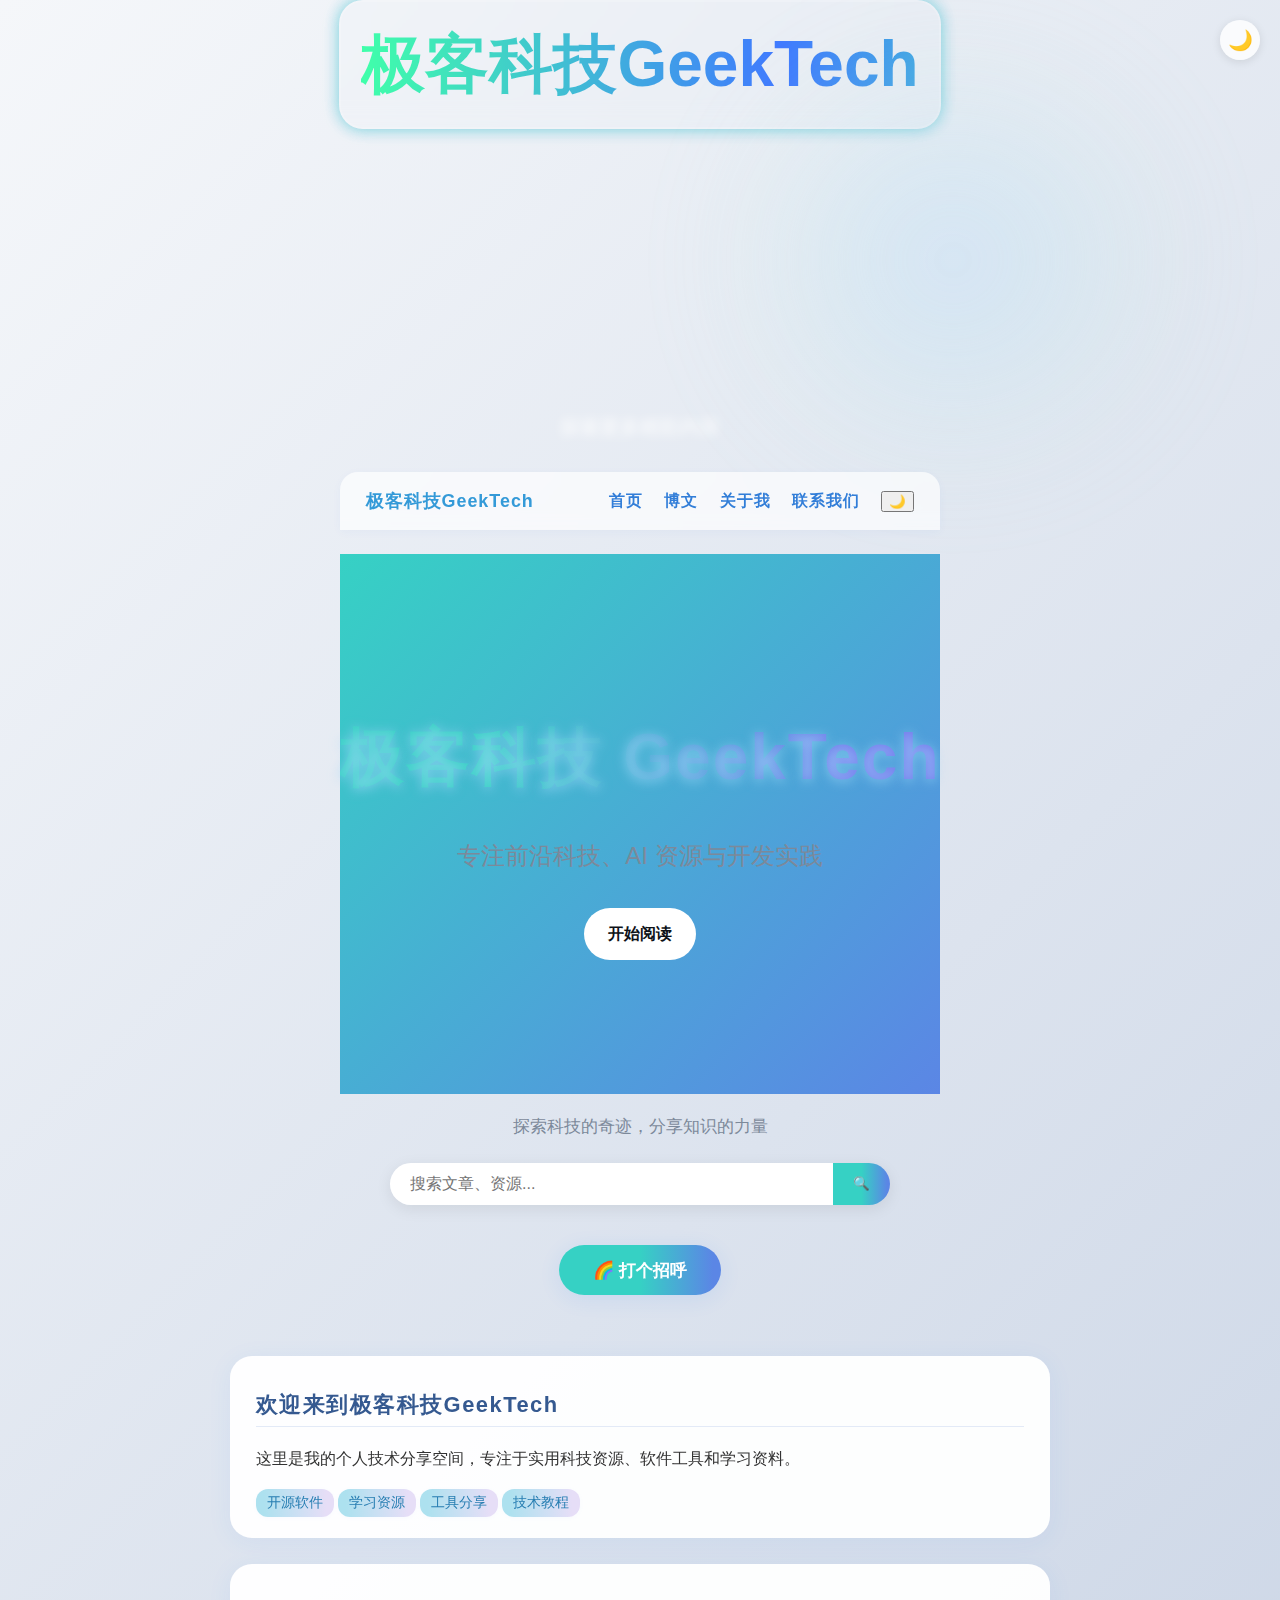
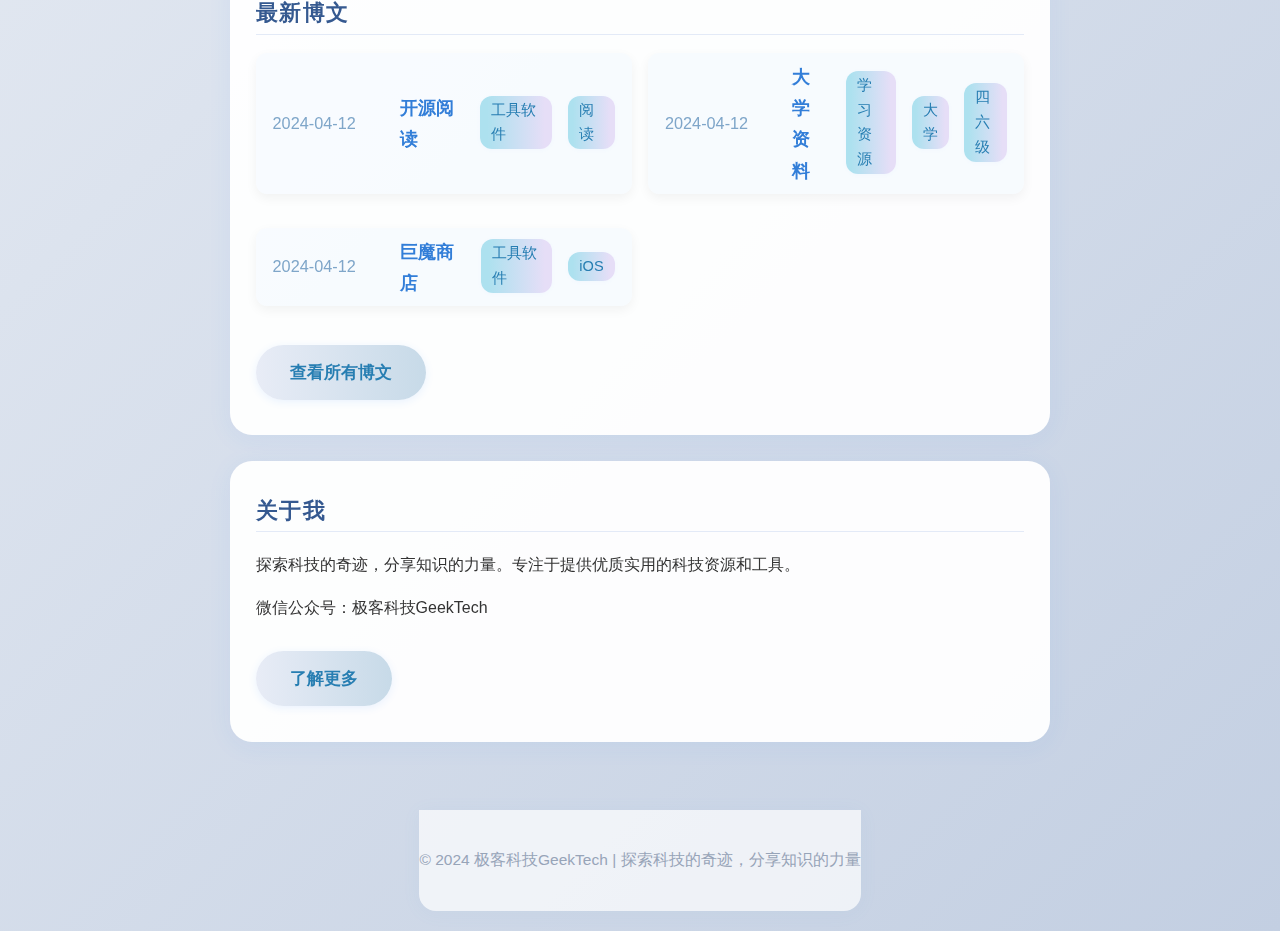
==== commit f80c65a6: "new" ====
--- a/index.html
+++ b/index.html
@@ -1,426 +1,36 @@
 <!DOCTYPE html>
-<html lang="zh">
-<head>
-  <meta charset="utf-8" />
-  <meta content="width=device-width, initial-scale=1" name="viewport" />
-  <title>极客科技 GeekTech - 探索科技的奇迹，分享知识的力量</title>
-  <meta content="极客科技GeekTech - 提供高质量技术资源、开源软件与实用教程，助你高效学习与探索科技。" name="description" />
-  <meta content="GeekTech, 博客, AI, 极客, 科技, 前沿, 智能硬件, 开源软件, 学习资源" name="keywords" />
-  <meta content="极客科技 GeekTech 博客" property="og:title">
-  <meta content="探索 AI 与极客科技的世界，分享实用工具与学习资源。" property="og:description">
-  <meta content="website" property="og:type" />
-  <meta content="https://yangmaomvp.github.io/images/og-image.jpg" property="og:image" />
-  <meta content="https://yangmaomvp.github.io" property="og:url" />
-  <link href="favicon.ico" rel="icon" />
-  <link href="apple-touch-icon.png" rel="apple-touch-icon" sizes="180x180" />
-  <link href="https://fonts.googleapis.com" rel="preconnect" />
-  <link crossorigin="" href="https://fonts.gstatic.com" rel="preconnect" />
-  <link href="https://fonts.googleapis.com/css2?family=Inter:wght@400;500;600;700&family=Noto+Sans+SC:wght@400;500;700&display=swap" rel="stylesheet" />
-  <link href="style.css" rel="stylesheet" />
-  <link href="animations.css" rel="stylesheet" />
-  <link rel="manifest" href="manifest.json" />
-  <meta name="theme-color" content="#36d1c4" />
-</head>
-
-<body>
-  <div class="page-loader">
-    <div class="loader-circle"></div>
-  </div>
-
-  <div class="bg-glow"></div>
-  <div class="bg-glow secondary"></div>
-
-  <header class="site-header">
-    <nav class="top-nav">
-      <div class="nav-container">
-        <a class="site-title" href="index.html">
-          <span class="logo-text">极客科技<span class="accent">GeekTech</span></span>
-        </a>
-        <button class="mobile-menu-toggle" aria-label="打开菜单">
-          <span></span><span></span><span></span>
-        </button>
-        <ul class="nav-links">
-          <li><a href="index.html" class="active">首页</a></li>
-          <li><a href="posts.html">博文</a></li>
-          <li><a href="about.html">关于我</a></li>
-          <li><a href="contact.html">联系我们</a></li>
-          <li>
-            <button aria-label="切换暗黑模式" id="theme-toggle" class="theme-toggle">
-              <svg class="sun-icon" xmlns="http://www.w3.org/2000/svg" width="24" height="24" viewBox="0 0 24 24" fill="none" stroke="currentColor" stroke-width="2" stroke-linecap="round" stroke-linejoin="round">
-                <circle cx="12" cy="12" r="5"></circle>
-                <line x1="12" y1="1" x2="12" y2="3"></line>
-                <line x1="12" y1="21" x2="12" y2="23"></line>
-                <line x1="4.22" y1="4.22" x2="5.64" y2="5.64"></line>
-                <line x1="18.36" y1="18.36" x2="19.78" y2="19.78"></line>
-                <line x1="1" y1="12" x2="3" y2="12"></line>
-                <line x1="21" y1="12" x2="23" y2="12"></line>
-                <line x1="4.22" y1="19.78" x2="5.64" y2="18.36"></line>
-                <line x1="18.36" y1="5.64" x2="19.78" y2="4.22"></line>
-              </svg>
-              <svg class="moon-icon" xmlns="http://www.w3.org/2000/svg" width="24" height="24" viewBox="0 0 24 24" fill="none" stroke="currentColor" stroke-width="2" stroke-linecap="round" stroke-linejoin="round">
-                <path d="M21 12.79A9 9 0 1 1 11.21 3 7 7 0 0 0 21 12.79z"></path>
-              </svg>
-            </button>
-          </li>
-        </ul>
-      </div>
-    </nav>
-
-    <div class="hero-section">
-      <div class="hero-content">
-        <h1 class="hero-title reveal-text">极客科技 <span class="accent">GeekTech</span></h1>
-        <p class="hero-subtitle reveal-text delay-1">探索科技的奇迹，分享知识的力量</p>
-        <div class="hero-features reveal-text delay-2">
-          <span class="feature-tag">开源软件</span>
-          <span class="feature-tag">学习资源</span>
-          <span class="feature-tag">工具分享</span>
-          <span class="feature-tag">技术教程</span>
-        </div>
-        <div class="hero-cta reveal-text delay-3">
-          <a href="posts.html" class="primary-button">浏览文章</a>
-          <a href="#featured" class="secondary-button">精选内容</a>
-        </div>
-      </div>
-      <div class="hero-image">
-        <div class="tech-illustration">
-          <div class="circle-pulse"></div>
-          <div class="tech-icon code"><svg xmlns="http://www.w3.org/2000/svg" width="24" height="24" viewBox="0 0 24 24" fill="none" stroke="currentColor" stroke-width="2" stroke-linecap="round" stroke-linejoin="round"><polyline points="16 18 22 12 16 6"></polyline><polyline points="8 6 2 12 8 18"></polyline></svg></div>
-          <div class="tech-icon book"><svg xmlns="http://www.w3.org/2000/svg" width="24" height="24" viewBox="0 0 24 24" fill="none" stroke="currentColor" stroke-width="2" stroke-linecap="round" stroke-linejoin="round"><path d="M4 19.5A2.5 2.5 0 0 1 6.5 17H20"></path><path d="M6.5 2H20v20H6.5A2.5 2.5 0 0 1 4 19.5v-15A2.5 2.5 0 0 1 6.5 2z"></path></svg></div>
-          <div class="tech-icon tool"><svg xmlns="http://www.w3.org/2000/svg" width="24" height="24" viewBox="0 0 24 24" fill="none" stroke="currentColor" stroke-width="2" stroke-linecap="round" stroke-linejoin="round"><path d="M14.7 6.3a1 1 0 0 0 0 1.4l1.6 1.6a1 1 0 0 0 1.4 0l3.77-3.77a6 6 0 0 1-7.94 7.94l-6.91 6.91a2.12 2.12 0 0 1-3-3l6.91-6.91a6 6 0 0 1 7.94-7.94l-3.76 3.76z"></path></svg></div>
-          <div class="tech-icon rocket"><svg xmlns="http://www.w3.org/2000/svg" width="24" height="24" viewBox="0 0 24 24" fill="none" stroke="currentColor" stroke-width="2" stroke-linecap="round" stroke-linejoin="round"><path d="M4.5 16.5c-1.5 1.26-2 5-2 5s3.74-.5 5-2c.71-.84.7-2.13-.09-2.91a2.18 2.18 0 0 0-2.91-.09z"></path><path d="m12 15-3-3a22 22 0 0 1 2-3.95A12.88 12.88 0 0 1 22 2c0 2.72-.78 7.5-6 11a22.35 22.35 0 0 1-4 2z"></path><path d="M9 12H4s.55-3.03 2-4c1.62-1.08 5 0 5 0"></path><path d="M12 15v5s3.03-.55 4-2c1.08-1.62 0-5 0-5"></path></svg></div>
-        </div>
-      </div>
-    </div>
-
-    <div class="search-container">
-      <form action="search.html" method="get" class="search-form">
-        <input type="search" name="q" placeholder="搜索文章、资源..." required class="search-input" />
-        <button type="submit" class="search-button">
-          <svg xmlns="http://www.w3.org/2000/svg" width="20" height="20" viewBox="0 0 24 24" fill="none" stroke="currentColor" stroke-width="2" stroke-linecap="round" stroke-linejoin="round">
-            <circle cx="11" cy="11" r="8"></circle>
-            <line x1="21" y1="21" x2="16.65" y2="16.65"></line>
-          </svg>
-        </button>
-      </form>
-    </div>
-  </header>
-
-  <main>
-    <section id="featured" class="featured-section">
-      <div class="section-header">
-        <h2 class="section-title">精选内容</h2>
-        <p class="section-subtitle">探索我们最受欢迎的文章和资源</p>
-      </div>
-
-      <div class="featured-grid">
-        <article class="featured-card primary">
-          <div class="card-content">
-            <div class="card-tags">
-              <span class="tag">工具软件</span>
-              <span class="tag">阅读</span>
-            </div>
-            <h3 class="card-title">开源阅读</h3>
-            <p class="card-excerpt">开源阅读是一款功能强大的电子书阅读器应用，支持多种格式，并允许添加自定义书源，让您畅享海量电子书资源。</p>
-            <div class="card-meta">
-              <span class="post-date">2024-04-12</span>
-              <span class="read-time">5 分钟阅读</span>
-            </div>
-            <a href="post1.html" class="card-link">阅读全文</a>
-          </div>
-          <div class="card-image">
-            <svg xmlns="http://www.w3.org/2000/svg" width="48" height="48" viewBox="0 0 24 24" fill="none" stroke="currentColor" stroke-width="1.5" stroke-linecap="round" stroke-linejoin="round">
-              <path d="M4 19.5A2.5 2.5 0 0 1 6.5 17H20"></path>
-              <path d="M6.5 2H20v20H6.5A2.5 2.5 0 0 1 4 19.5v-15A2.5 2.5 0 0 1 6.5 2z"></path>
-            </svg>
-          </div>
-        </article>
-
-        <article class="featured-card">
-          <div class="card-content">
-            <div class="card-tags">
-              <span class="tag">学习资源</span>
-              <span class="tag">大学</span>
-            </div>
-            <h3 class="card-title">大学资料</h3>
-            <p class="card-excerpt">本文为广大大学生精选了丰富的学习资源，包括速成课程、四六级备考资料、考研复习材料等。</p>
-            <div class="card-meta">
-              <span class="post-date">2024-04-12</span>
-              <span class="read-time">7 分钟阅读</span>
-            </div>
-            <a href="post5.html" class="card-link">阅读全文</a>
-          </div>
-        </article>
-
-        <article class="featured-card">
-          <div class="card-content">
-            <div class="card-tags">
-              <span class="tag">工具软件</span>
-              <span class="tag">iOS</span>
-            </div>
-            <h3 class="card-title">巨魔商店</h3>
-            <p class="card-excerpt">巨魔商店(Trollstore)是一款iOS平台上的第三方应用安装工具，它允许用户在不越狱的情况下安装未经Apple官方认证的应用程序。</p>
-            <div class="card-meta">
-              <span class="post-date">2024-04-12</span>
-              <span class="read-time">6 分钟阅读</span>
-            </div>
-            <a href="post2.html" class="card-link">阅读全文</a>
-          </div>
-        </article>
-      </div>
-    </section>
-
-    <section class="categories-section">
-      <div class="section-header">
-        <h2 class="section-title">内容分类</h2>
-        <p class="section-subtitle">按照您的兴趣浏览不同类别的内容</p>
-      </div>
-
-      <div class="categories-grid">
-        <a href="posts.html?category=tools" class="category-card">
-          <div class="category-icon">
-            <svg xmlns="http://www.w3.org/2000/svg" width="32" height="32" viewBox="0 0 24 24" fill="none" stroke="currentColor" stroke-width="2" stroke-linecap="round" stroke-linejoin="round">
-              <path d="M14.7 6.3a1 1 0 0 0 0 1.4l1.6 1.6a1 1 0 0 0 1.4 0l3.77-3.77a6 6 0 0 1-7.94 7.94l-6.91 6.91a2.12 2.12 0 0 1-3-3l6.91-6.91a6 6 0 0 1 7.94-7.94l-3.76 3.76z"></path>
-            </svg>
-          </div>
-          <h3 class="category-title">工具软件</h3>
-          <p class="category-description">精选各类实用工具和应用推荐</p>
-        </a>
-
-        <a href="posts.html?category=resources" class="category-card">
-          <div class="category-icon">
-            <svg xmlns="http://www.w3.org/2000/svg" width="32" height="32" viewBox="0 0 24 24" fill="none" stroke="currentColor" stroke-width="2" stroke-linecap="round" stroke-linejoin="round">
-              <path d="M4 19.5A2.5 2.5 0 0 1 6.5 17H20"></path>
-              <path d="M6.5 2H20v20H6.5A2.5 2.5 0 0 1 4 19.5v-15A2.5 2.5 0 0 1 6.5 2z"></path>
-            </svg>
-          </div>
-          <h3 class="category-title">学习资源</h3>
-          <p class="category-description">优质的学习材料和教育资源</p>
-        </a>
-
-        <a href="posts.html?category=tutorials" class="category-card">
-          <div class="category-icon">
-            <svg xmlns="http://www.w3.org/2000/svg" width="32" height="32" viewBox="0 0 24 24" fill="none" stroke="currentColor" stroke-width="2" stroke-linecap="round" stroke-linejoin="round">
-              <polygon points="1 6 1 22 8 18 16 22 23 18 23 2 16 6 8 2 1 6"></polygon>
-              <line x1="8" y1="2" x2="8" y2="18"></line>
-              <line x1="16" y1="6" x2="16" y2="22"></line>
-            </svg>
-          </div>
-          <h3 class="category-title">技术教程</h3>
-          <p class="category-description">简单易懂的操作指南和教程</p>
-        </a>
-      </div>
-    </section>
-
-    <section class="latest-posts-section">
-      <div class="section-header">
-        <h2 class="section-title">最新文章</h2>
-        <p class="section-subtitle">探索我们最新发布的内容</p>
-      </div>
-
-      <div class="posts-grid">
-        <article class="post-card">
-          <a href="post1.html" class="post-link">
-            <div class="post-image">
-              <div class="post-icon">
-                <svg xmlns="http://www.w3.org/2000/svg" width="24" height="24" viewBox="0 0 24 24" fill="none" stroke="currentColor" stroke-width="2" stroke-linecap="round" stroke-linejoin="round">
-                  <path d="M4 19.5A2.5 2.5 0 0 1 6.5 17H20"></path>
-                  <path d="M6.5 2H20v20H6.5A2.5 2.5 0 0 1 4 19.5v-15A2.5 2.5 0 0 1 6.5 2z"></path>
-                </svg>
-              </div>
-            </div>
-            <div class="post-content">
-              <div class="post-tags">
-                <span class="tag">工具软件</span>
-                <span class="tag">阅读</span>
-              </div>
-              <h3 class="post-title">开源阅读</h3>
-              <p class="post-excerpt">开源阅读是一款功能强大的电子书阅读器应用，支持多种格式，并允许添加自定义书源。</p>
-              <div class="post-meta">
-                <span class="post-date">2024-04-12</span>
-                <span class="read-time">5 分钟阅读</span>
-              </div>
-            </div>
-          </a>
-        </article>
-
-        <article class="post-card">
-          <a href="post2.html" class="post-link">
-            <div class="post-image">
-              <div class="post-icon">
-                <svg xmlns="http://www.w3.org/2000/svg" width="24" height="24" viewBox="0 0 24 24" fill="none" stroke="currentColor" stroke-width="2" stroke-linecap="round" stroke-linejoin="round">
-                  <rect x="2" y="4" width="20" height="16" rx="2"></rect>
-                  <path d="M12 12h.01"></path>
-                  <path d="M17 12h.01"></path>
-                  <path d="M7 12h.01"></path>
-                </svg>
-              </div>
-            </div>
-            <div class="post-content">
-              <div class="post-tags">
-                <span class="tag">工具软件</span>
-                <span class="tag">iOS</span>
-              </div>
-              <h3 class="post-title">巨魔商店</h3>
-              <p class="post-excerpt">巨魔商店(Trollstore)是一款iOS平台上的第三方应用安装工具，无需越狱即可安装未认证应用。</p>
-              <div class="post-meta">
-                <span class="post-date">2024-04-12</span>
-                <span class="read-time">6 分钟阅读</span>
-              </div>
-            </div>
-          </a>
-        </article>
-
-        <article class="post-card">
-          <a href="post3.html" class="post-link">
-            <div class="post-image">
-              <div class="post-icon">
-                <svg xmlns="http://www.w3.org/2000/svg" width="24" height="24" viewBox="0 0 24 24" fill="none" stroke="currentColor" stroke-width="2" stroke-linecap="round" stroke-linejoin="round">
-                  <path d="M22 11.08V12a10 10 0 1 1-5.93-9.14"></path>
-                  <polyline points="22 4 12 14.01 9 11.01"></polyline>
-                </svg>
-              </div>
-            </div>
-            <div class="post-content">
-              <div class="post-tags">
-                <span class="tag">工具软件</span>
-                <span class="tag">网络</span>
-              </div>
-              <h3 class="post-title">小火箭Shadowrocket</h3>
-              <p class="post-excerpt">Shadowrocket，俗称"小火箭"，是一款功能强大的网络工具应用，支持多种协议。</p>
-              <div class="post-meta">
-                <span class="post-date">2024-04-12</span>
-                <span class="read-time">8 分钟阅读</span>
-              </div>
-            </div>
-          </a>
-        </article>
-
-        <article class="post-card">
-          <a href="post4.html" class="post-link">
-            <div class="post-image">
-              <div class="post-icon">
-                <svg xmlns="http://www.w3.org/2000/svg" width="24" height="24" viewBox="0 0 24 24" fill="none" stroke="currentColor" stroke-width="2" stroke-linecap="round" stroke-linejoin="round">
-                  <circle cx="12" cy="12" r="10"></circle>
-                  <polygon points="16.24 7.76 14.12 14.12 7.76 16.24 9.88 9.88 16.24 7.76"></polygon>
-                </svg>
-              </div>
-            </div>
-            <div class="post-content">
-              <div class="post-tags">
-                <span class="tag">工具软件</span>
-                <span class="tag">定位</span>
-              </div>
-              <h3 class="post-title">虚拟定位</h3>
-              <p class="post-excerpt">虚拟定位是一类能够修改设备GPS位置信息的软件工具，适用于多种场景。</p>
-              <div class="post-meta">
-                <span class="post-date">2024-04-12</span>
-                <span class="read-time">7 分钟阅读</span>
-              </div>
-            </div>
-          </a>
-        </article>
-      </div>
-
-      <div class="view-all-container">
-        <a href="posts.html" class="view-all-button">查看所有文章</a>
-      </div>
-    </section>
-
-    <section class="newsletter-section">
-      <div class="newsletter-container">
-        <div class="newsletter-content">
-          <h2 class="newsletter-title">订阅我们的更新</h2>
-          <p class="newsletter-description">获取最新的科技资讯、工具推荐和教程，直接发送到您的邮箱</p>
-        </div>
-        <form class="newsletter-form">
-          <input type="email" placeholder="您的邮箱地址" required class="newsletter-input" />
-          <button type="submit" class="newsletter-button">订阅</button>
-        </form>
-        <p class="newsletter-privacy">我们尊重您的隐私，绝不会分享您的邮箱地址</p>
-      </div>
-    </section>
-
-    <section class="about-section">
-      <div class="about-container">
-        <div class="about-content">
-          <h2 class="about-title">关于极客科技</h2>
-          <p class="about-description">探索科技的奇迹，分享知识的力量。我们致力于为读者提供高质量科技资源和工具分享，让科技惠及更多人。</p>
-          <a href="about.html" class="about-link">了解更多</a>
-        </div>
-        <div class="about-image">
-          <div class="about-icon">
-            <svg xmlns="http://www.w3.org/2000/svg" width="64" height="64" viewBox="0 0 24 24" fill="none" stroke="currentColor" stroke-width="1.5" stroke-linecap="round" stroke-linejoin="round">
-              <path d="M12 22s8-4 8-10V5l-8-3-8 3v7c0 6 8 10 8 10z"></path>
-            </svg>
-          </div>
-        </div>
-      </div>
-    </section>
-  </main>
-
-  <footer class="site-footer">
-    <div class="footer-container">
-      <div class="footer-top">
-        <div class="footer-logo">
-          <span class="logo-text">极客科技<span class="accent">GeekTech</span></span>
-          <p class="footer-tagline">探索科技的奇迹，分享知识的力量</p>
-        </div>
-        <div class="footer-links">
-          <div class="footer-column">
-            <h3 class="footer-heading">导航</h3>
-            <ul class="footer-nav">
-              <li><a href="index.html">首页</a></li>
-              <li><a href="posts.html">博文</a></li>
-              <li><a href="about.html">关于我</a></li>
-              <li><a href="contact.html">联系我们</a></li>
-            </ul>
-          </div>
-          <div class="footer-column">
-            <h3 class="footer-heading">分类</h3>
-            <ul class="footer-nav">
-              <li><a href="posts.html?category=tools">工具软件</a></li>
-              <li><a href="posts.html?category=resources">学习资源</a></li>
-              <li><a href="posts.html?category=tutorials">技术教程</a></li>
-            </ul>
-          </div>
-          <div class="footer-column">
-            <h3 class="footer-heading">关注我们</h3>
-            <p class="footer-social">微信公众号：极客科技GeekTech</p>
-            <p class="footer-social">GitHub：<a href="https://github.com/yangmaoMVP/yangmaoMVP.github.io" target="_blank">yangmaoMVP</a></p>
-          </div>
-        </div>
-      </div>
-      <div class="footer-bottom">
-        <p class="copyright">© 2024 极客科技GeekTech | 探索科技的奇迹，分享知识的力量</p>
-        <div class="footer-meta">
-          <a href="#" class="footer-meta-link">隐私政策</a>
-          <a href="#" class="footer-meta-link">使用条款</a>
-        </div>
-      </div>
-    </div>
-  </footer>
-
-  <button id="back-to-top" aria-label="回到顶部">
-    <svg xmlns="http://www.w3.org/2000/svg" width="24" height="24" viewBox="0 0 24 24" fill="none" stroke="currentColor" stroke-width="2" stroke-linecap="round" stroke-linejoin="round">
-      <polyline points="18 15 12 9 6 15"></polyline>
-    </svg>
-  </button>
-
-  <script defer src="main.js"></script>
-  <script defer src="theme.js"></script>
-  <script>
-    // Register service worker for PWA support
-    if ('serviceWorker' in navigator) {
-      window.addEventListener('load', () => {
-        navigator.serviceWorker.register('service-worker.js')
-          .then(registration => {
-            console.log('ServiceWorker registered with scope:', registration.scope);
-          })
-          .catch(error => {
-            console.error('ServiceWorker registration failed:', error);
-          });
-      });
-    }
-  </script>
-</body>
-</html>
+<html lang="zh"><head><title>极客科技 GeekTech 博客</title><meta content="欢迎来到 GeekTech 博客，这里分享 AI 技术、前沿硬件与极客资讯。" name="description"/><meta content="GeekTech, 博客, AI, 极客, 科技, 前沿, 智能硬件" name="keywords"/><meta content="极客科技 GeekTech 博客" property="og:title"><meta content="探索 AI 与极客科技的世界。" property="og:description"><meta content="website" property="og:type"/><meta content="https://yourdomain.com/favicon-512.png" property="og:image"/><meta content="https://yourdomain.com" property="og:url"/><meta content="width=device-width, initial-scale=1" name="viewport"/><link href="favicon.ico" rel="icon"/><link href="https://fonts.googleapis.com" rel="preconnect"/><link crossorigin="" href="https://fonts.gstatic.com" rel="preconnect"/><link href="https://fonts.googleapis.com/css2?family=Noto+Sans+SC:wght@400;700&amp;display=swap" rel="stylesheet"/><link href="style.css" rel="stylesheet"/><style>
+        .search-bar {
+            max-width: 500px;
+            margin: 20px auto;
+        }
+        .search-bar form {
+            display: flex;
+            box-shadow: 0 4px 16px rgba(0,0,0,0.08);
+            border-radius: 30px;
+        }
+        .search-bar input {
+            flex: 1;
+            padding: 12px 20px;
+            border: none;
+            border-radius: 30px 0 0 30px;
+            font-size: 16px;
+        }
+        .search-bar button {
+            background: linear-gradient(90deg, #36d1c4 50%, #5b86e5 95%);
+            color: white;
+            border: none;
+            padding: 0 20px;
+            border-radius: 0 30px 30px 0;
+            cursor: pointer;
+        }
+    </style></meta></meta></head><body><!-- Gradient Text 主标题 --><div class="animated-gradient-text custom-class"><div class="text-content" style="background-image: linear-gradient(to right, #40ffaa, #4079ff, #40ffaa, #4079ff, #40ffaa); animation-duration: 3s;">
+    极客科技GeekTech
+  </div></div><!-- Rotating Text 副标题关键词 --><!-- Scroll Reveal Section Title --><h2 class="scroll-reveal">探索我们的文章与资源</h2><div class="rotating-text-wrapper"><span class="rotating-text">AI 技术</span><span class="rotating-text">智能硬件</span><span class="rotating-text">前沿科技</span></div><!-- Falling Text 欢迎语 --><div class="falling-text">欢迎来到 GeekTech 世界</div><!-- Blur Text 提示信息 --><div class="blur-text">探索更多精彩内容</div><div class="bg-glow"></div><header><nav class="top-nav"><a class="site-title" href="index.html">极客科技GeekTech</a><ul><li><a href="index.html">首页</a></li><li><a href="posts.html">博文</a></li><li><a href="about.html">关于我</a></li><li><a href="contact.html">联系我们</a></li><li><button aria-label="切换暗黑模式" id="theme-toggle">🌙</button></li></ul></nav><section id="hero"><div class="hero-content"><h1>极客科技 GeekTech</h1><p class="subtitle">专注前沿科技、AI 资源与开发实践</p><a class="cta-button" href="posts.html">开始阅读</a></div></section><div class="focus-container" data-words="极客科技 GeekTech" id="true-focus"></div><p>探索科技的奇迹，分享知识的力量</p><div class="search-bar"><form action="search.html" method="get"><input name="q" placeholder="搜索文章、资源..." required="" type="search"/><button type="submit">🔍</button></form></div><button class="fancy-btn" id="welcome-btn">🌈 打个招呼</button><div class="welcome-msg" id="welcome">🎉 欢迎来到极客科技GeekTech！🎉</div></header><main><section class="card home-intro"><h2>欢迎来到极客科技GeekTech</h2><p>这里是我的个人技术分享空间，专注于实用科技资源、软件工具和学习资料。</p><div class="tags" style="margin-top: 16px;"><span class="tag">开源软件</span><span class="tag">学习资源</span><span class="tag">工具分享</span><span class="tag">技术教程</span></div></section><section class="card"><h2>最新博文</h2><ul class="post-list"><li><span class="post-date">2024-04-12</span><a href="post1.html">开源阅读</a><span class="tag">工具软件</span><span class="tag">阅读</span></li><li><span class="post-date">2024-04-12</span><a href="post5.html">大学资料</a><span class="tag">学习资源</span><span class="tag">大学</span><span class="tag">四六级</span></li><li><span class="post-date">2024-04-12</span><a href="post2.html">巨魔商店</a><span class="tag">工具软件</span><span class="tag">iOS</span></li></ul><a class="fancy-btn secondary-btn" href="posts.html" style="margin-top:20px;">查看所有博文</a></section><section class="card" id="about"><h2>关于我</h2><p>探索科技的奇迹，分享知识的力量。专注于提供优质实用的科技资源和工具。</p><p>微信公众号：极客科技GeekTech</p><a class="fancy-btn secondary-btn" href="about.html" style="margin-top:14px;">了解更多</a></section></main><footer><p>© 2024 极客科技GeekTech | 探索科技的奇迹，分享知识的力量</p></footer><script>
+var wBtn = document.getElementById('welcome-btn');
+if(wBtn){
+    wBtn.onclick = function() {
+        document.getElementById('welcome').classList.add('show');
+    };
+}
+</script><script defer="" src="common.js"></script><script defer="" src="theme.js"></script><script async="" src="true-focus.js"></script><!-- 返回顶部按钮 --><button id="backToTop" title="回到顶部">↑</button></body></html>--- a/style.css
+++ b/style.css
@@ -1,1273 +1,125 @@
-:root {
-  --bg: #f8f9fa;
-  --surface: #ffffff;
-  --surface-2: #f0f4f8;
-  --text: #1a202c;
-  --text-secondary: #4a5568;
-  --accent: #36d1c4;
-  --accent-2: #5b86e5;
-  --accent-gradient: linear-gradient(135deg, #36d1c4 0%, #5b86e5 100%);
-  --shadow: 0 4px 20px rgba(0, 0, 0, 0.08);
-  --shadow-sm: 0 2px 8px rgba(0, 0, 0, 0.06);
-  --shadow-lg: 0 10px 30px rgba(0, 0, 0, 0.12);
-  --radius: 16px;
-  --radius-sm: 8px;
-  --radius-lg: 24px;
-  --transition: 0.3s ease;
-  --max-width: 1200px;
-  --header-height: 70px;
-  --font-sans: "Inter", "Noto Sans SC", -apple-system, BlinkMacSystemFont, "Segoe UI", Roboto, sans-serif;
+:root{
+ --bg:#fdfdfd;
+ --surface:#ffffff;
+ --text:#0d1117;
+ --accent:#36d1c4;
+ --shadow:0 4px 12px rgba(0,0,0,.05);
+ --shadow-hover:0 6px 16px rgba(0,0,0,.08);
+}
+body.dark-theme{
+ --bg:#0d1117;
+ --surface:#161b22;
+ --text:#c9d1d9;
+ --accent:#5b86e5;
+ --shadow:0 4px 12px rgba(0,0,0,.4);
+ --shadow-hover:0 6px 16px rgba(0,0,0,.6);
+}
+body{background:var(--bg);color:var(--text);}
+.top-nav{position:sticky;top:0;backdrop-filter:blur(8px);background:rgba(255,255,255,.8);z-index:100;}
+body.dark-theme .top-nav{background:rgba(22,27,34,.8);}
+.post-list{display:grid;grid-template-columns:repeat(auto-fit,minmax(280px,1fr));gap:1rem;list-style:none;padding:0;}
+.post-list li{background:var(--surface);padding:1rem 1.25rem;border-radius:12px;box-shadow:var(--shadow);transition:transform .2s,box-shadow .2s;}
+.post-list li:hover{transform:translateY(-4px);box-shadow:var(--shadow-hover);}
+#hero{display:flex;align-items:center;justify-content:center;min-height:60vh;text-align:center;background:linear-gradient(135deg,#36d1c4 0%,#5b86e5 100%);color:#fff;}
+.hero-content h1{font-size:clamp(2.5rem,6vw,4rem);margin-bottom:1rem;}
+.hero-content .subtitle{font-size:clamp(1rem,2.5vw,1.5rem);margin-bottom:2rem;}
+.cta-button{display:inline-block;padding:.75rem 1.5rem;border-radius:30px;background:#fff;color:#0d1117;font-weight:600;text-decoration:none;transition:transform .2s;}
+.cta-button:hover{transform:translateY(-3px);}
+@media(max-width:600px){ .search-bar{max-width:90vw;} }
+ body{min-height:100vh;background:linear-gradient(135deg,#f5f7fa 0%,#c3cfe2 100%);margin:0;padding:0;color:#333;font-family:'Noto Sans SC','Segoe UI','Helvetica Neue',Arial,sans-serif;line-height:1.7;display:flex;flex-direction:column;}.bg-glow{position:fixed;z-index:0;top:10%;left:60%;width:370px;height:340px;pointer-events:none;border-radius:50%;background:radial-gradient(circle,#bad8ff 0%,#b6f0da66 70%,transparent 100%);filter:blur(70px);opacity:.45;}.card{background:rgba(255,255,255,0.95);border-radius:22px;box-shadow:0 4px 26px rgba(44,132,251,0.065);padding:1.5em 1.6em 1.2em 1.6em;margin:0 auto 26px auto;max-width:780px;position:relative;z-index:1;}.top-nav{display:flex;justify-content:space-between;align-items:center;max-width:880px;margin:0 auto 24px auto;background:rgba(255,255,255,0.67);border-radius:18px 18px 0 0;box-shadow:0 2px 10px rgba(39,108,236,0.04);padding:14px 26px;position:relative;z-index:3;}.top-nav .site-title{font-weight:bold;font-size:1.12em;color:#349ad8;text-decoration:none;letter-spacing:1px;}.top-nav ul{display:flex;gap:1.34em;list-style:none;margin:0;padding:0;}.top-nav li a{color:#327ed8;text-decoration:none;font-weight:600;letter-spacing:1px;transition:color .14s;}.top-nav li a:hover{color:#1fcfad;}header{max-width:880px;margin:0 auto;text-align:center;background:none;padding-top:28px;padding-bottom:8px;border:none;}header h1{font-size:2.25em;margin-top:14px;margin-bottom:0.12em;background:linear-gradient(90deg,#36d1c4 25%,#757bed 85%);color:transparent;-webkit-background-clip:text;background-clip:text;font-weight:bold;text-shadow:0 2px 12px #9ed6f9aa;letter-spacing:2px;}header p{color:#7c899a;font-size:1.08em;margin-bottom:22px;}main{flex-grow:1;margin:0 auto;max-width:820px;width:100%;padding-bottom:42px;}h2{font-size:1.37em;letter-spacing:1.5px;margin-top:0.3em;color:#355990;border-bottom:1px solid #e3eaf7;padding-bottom:0.1em;font-weight:600;}h3{margin-top:1.3em;color:#2ca6aa;font-size:1.08em;}ul.post-list{list-style:none;padding:0;margin:0;}.post-list li{margin-bottom:1.1em;display:flex;align-items:center;background:rgba(202,230,255,0.11);border-radius:11px;padding:0.44em 0.79em 0.44em 1em;gap:0.7em;transition:background 0.3s;font-size:1.06em;}.post-list li:hover{background:rgba(137,197,255,0.24);}.post-date{color:#7fa6c9;min-width:104px;font-size:0.96em;margin-right:0.7em;}.post-list a{text-decoration:none;color:#327ed8;font-weight:600;font-size:1.09em;transition:color 0.16s;margin-right:.5em;}.post-list a:hover{color:#1fcfad;text-decoration:underline;}.tag{display:inline-block;font-size:0.86em;background:linear-gradient(90deg,#ade1ef 10%,#e6def7 90%);color:#277eb2;border-radius:12px;padding:2px 11px;margin-right:4px;margin-bottom:2px;box-shadow:0 1px 4px rgba(120,170,255,0.045);font-weight:500;}.fancy-btn,.secondary-btn{margin:20px 0 8px;padding:13px 34px;font-size:1.08em;border-radius:30px;border:none;background:linear-gradient(90deg,#36d1c4 50%,#5b86e5 95%);color:#fff;font-weight:600;cursor:pointer;box-shadow:0 4px 21px rgba(44,132,251,0.11);outline:none;transition:transform 0.18s,box-shadow 0.35s;position:relative;overflow:hidden;display:inline-block;z-index:1;}.fancy-btn:active{transform:scale(0.96);}.fancy-btn::after{content:'';position:absolute;left:50%;top:50%;width:0;height:0;background:rgba(255,255,255,.22);border-radius:100%;transform:translate(-50%,-50%);z-index:0;transition:width 0.32s,height 0.32s;}.fancy-btn:active::after{width:180px;height:180px;transition:width 0s,height 0s;}.secondary-btn{background:linear-gradient(90deg,#e8ecf6 0%,#c7dae8 100%);color:#277eb2;box-shadow:0 2px 9px rgba(44,132,251,0.095);}.secondary-btn:hover{background:linear-gradient(90deg,#b6eafd 0%,#d8e2f3 100%);}.welcome-msg{opacity:0;font-size:1.14em;margin-top:14px;letter-spacing:2px;color:#4681cf;filter:blur(10px);transition:opacity 0.7s,filter 0.9s;pointer-events:none;user-select:none;}.welcome-msg.show{opacity:1;filter:blur(0);animation:glow 1.7s linear infinite alternate;}@keyframes glow{from{text-shadow:0 0 5px #fff,0 0 14px #58dacc;}to{text-shadow:0 0 24px #36d1c4,0 0 9px #5b86e5;}}article h2{font-size:1.27em;border-bottom:1px solid #eaf3fc;color:#379ca5;padding-bottom:0.18em;font-weight:600;}article p,article ul,article ol{margin-bottom:1.08em;}article ul,article ol{padding-left:1.4em;}dl{margin-bottom:1.5em;}dt{font-weight:bold;color:#257eb2;}dd{margin-bottom:0.7em;}.related-posts,.comments{margin-top:1.38em;background:#f6fafd;border-radius:12px;padding:1em 1.1em;}a{color:#269ee7;text-decoration:none;transition:color .2s;}a:hover{color:#22a6a5;text-decoration:underline;}footer{max-width:880px;margin:0 auto 20px auto;border-radius:0 0 17px 17px;background:rgba(255,255,255,0.69);text-align:center;font-size:0.97em;color:#97a4b8;padding:22px 0;box-shadow:0 2px 19px 0 rgba(100,170,220,0.06);}@media (max-width:800px){header,main,footer,.card,.top-nav{max-width:97vw;}.top-nav{padding:8px 7px;}}@media (max-width:600px){header,main,footer,.card{padding-left:2vw;padding-right:2vw;}.top-nav ul{gap:0.9em;}header h1{font-size:1.5em;}.post-list li{flex-direction:column;align-items:flex-start;}.post-date{margin-bottom:0.1em;min-width:auto;}.post-list a{font-size:1em;}}#fuzzy-title{max-width:100%;height:auto;}.focus-word{position:relative;font-size:3rem;font-weight:900;cursor:default;}.focus-frame{position:absolute;top:0;left:0;pointer-events:none;box-sizing:content-box;border:none;opacity:0;transition:all 0.5s ease;}.corner{position:absolute;width:1rem;height:1rem;border:3px solid red;filter:drop-shadow(0px 0px 4px red);border-radius:3px;transition:none;}.top-left{top:-10px;left:-10px;border-right:none;border-bottom:none;}.top-right{top:-10px;right:-10px;border-left:none;border-bottom:none;}.bottom-left{bottom:-10px;left:-10px;border-right:none;border-top:none;}.bottom-right{bottom:-10px;right:-10px;border-left:none;border-top:none;}.animated-gradient-text{position:relative;margin:0 auto;display:flex;max-width:fit-content;flex-direction:row;align-items:center;justify-content:center;border-radius:1.25rem;font-weight:500;backdrop-filter:blur(10px);transition:box-shadow 0.5s ease-out;overflow:hidden;cursor:pointer;}.gradient-overlay{position:absolute;top:0;left:0;right:0;bottom:0;background-size:300% 100%;animation:gradient linear infinite;border-radius:inherit;z-index:0;pointer-events:none;}.gradient-overlay::before{content:"";position:absolute;left:0;top:0;border-radius:inherit;width:calc(100% - 2px);height:calc(100% - 2px);left:50%;top:50%;transform:translate(-50%,-50%);background-color:#060606;z-index:-1;}@keyframes gradient{0%{background-position:0% 50%;}50%{background-position:100% 50%;}100%{background-position:0% 50%;}}.text-content{display:inline-block;position:relative;z-index:2;background-size:300% 100%;background-clip:text;-webkit-background-clip:text;color:transparent;animation:gradient linear infinite;}.animated-gradient-text.custom-class{padding:0.5rem 1.25rem;border:2px solid rgba(255,255,255,0.2);box-shadow:0 0 15px rgba(64,255,170,0.4),0 0 15px rgba(64,121,255,0.4);transition:transform 0.3s ease,box-shadow 0.3s ease;border-radius:1.5rem;backdrop-filter:blur(12px);font-size:clamp(2rem,5vw,4.5rem);}.animated-gradient-text.custom-class:hover{transform:scale(1.03);box-shadow:0 0 25px rgba(64,255,170,0.6),0 0 25px rgba(64,121,255,0.6);}.text-content{font-weight:800;}.rotating-text-wrapper{font-size:1.8rem;font-weight:600;text-align:center;margin:1rem auto;height:2rem;overflow:hidden;position:relative;color:#ffffff;}.rotating-text{display:block;position:absolute;width:100%;animation:rotateText 6s infinite;text-align:center;}@keyframes rotateText{0%{transform:translateY(0%);opacity:1;}20%{opacity:1;}25%{transform:translateY(-100%);opacity:0;}45%{opacity:1;}50%{transform:translateY(-200%);}70%{opacity:1;}75%{transform:translateY(-300%);opacity:0;}100%{transform:translateY(0%);opacity:1;}}.falling-text{font-size:2rem;font-weight:bold;text-align:center;margin-top:2rem;color:#40ffaa;opacity:0;transform:translateY(-50px);animation:fallIn 1s ease-out forwards;}@keyframes fallIn{to{opacity:1;transform:translateY(0);}}.blur-text{font-size:1.25rem;text-align:center;color:#ffffff;filter:blur(5px);animation:blurIn 2s ease forwards;margin-top:1rem;}@keyframes blurIn{to{filter:blur(0px);}}.scroll-reveal{opacity:0;transform:translateY(40px);transition:all 0.8s ease-out;text-align:center;font-size:1.75rem;margin-top:2.5rem;color:#ffffff;}.scroll-reveal.revealed{opacity:1;transform:translateY(0);}#backToTop{position:fixed;bottom:2rem;right:2rem;background-color:rgba(64,121,255,0.8);color:white;border:none;border-radius:50%;font-size:1.5rem;width:48px;height:48px;cursor:pointer;z-index:999;display:none;transition:opacity 0.3s ease;}#backToTop:hover{background-color:#4079ff;}
+
+/* === Imported from Portfolio globals.css === */
+@tailwind base;
+@tailwind components;
+@tailwind utilities;
+
+body {
+  font-family: Arial, Helvetica, sans-serif;
 }
 
-.dark-theme {
-  --bg: #0d1117;
-  --surface: #161b22;
-  --surface-2: #21262d;
-  --text: #e6edf3;
-  --text-secondary: #8b949e;
-  --accent: #58a6ff;
-  --accent-2: #79c0ff;
-  --accent-gradient: linear-gradient(135deg, #58a6ff 0%, #79c0ff 100%);
-  --shadow: 0 4px 20px rgba(0, 0, 0, 0.25);
-  --shadow-sm: 0 2px 8px rgba(0, 0, 0, 0.2);
-  --shadow-lg: 0 10px 30px rgba(0, 0, 0, 0.3);
-}
-
-/* Base Styles */
-* {
-  margin: 0;
-  padding: 0;
-  box-sizing: border-box;
-}
-
-html {
-  scroll-behavior: smooth;
-  font-size: 16px;
-}
-
-body {
-  font-family: var(--font-sans);
-  background-color: var(--bg);
-  color: var(--text);
-  line-height: 1.6;
-  min-height: 100vh;
-  display: flex;
-  flex-direction: column;
-  overflow-x: hidden;
-  transition: background-color 0.3s ease, color 0.3s ease;
-}
-
-a {
-  color: var(--accent);
-  text-decoration: none;
-  transition: color var(--transition);
-}
-
-a:hover {
-  color: var(--accent-2);
-}
-
-img {
-  max-width: 100%;
-  height: auto;
-}
-
-/* Page Loader */
-.page-loader {
-  position: fixed;
-  top: 0;
-  left: 0;
-  width: 100%;
-  height: 100%;
-  background-color: var(--bg);
-  display: flex;
-  justify-content: center;
-  align-items: center;
-  z-index: 9999;
-  transition: opacity 0.5s ease, visibility 0.5s ease;
-}
-
-.page-loader.loaded {
-  opacity: 0;
-  visibility: hidden;
-}
-
-.loader-circle {
-  width: 50px;
-  height: 50px;
-  border: 3px solid var(--surface-2);
-  border-top-color: var(--accent);
-  border-radius: 50%;
-  animation: spin 1s linear infinite;
-}
-
-@keyframes spin {
-  to {
-    transform: rotate(360deg);
+@layer utilities {
+  .text-balance {
+    text-wrap: balance;
   }
 }
 
-/* Background Elements */
-.bg-glow {
-  position: fixed;
-  z-index: -1;
-  top: 10%;
-  right: 15%;
-  width: 500px;
-  height: 500px;
-  border-radius: 50%;
-  background: radial-gradient(circle, rgba(54, 209, 196, 0.15) 0%, rgba(91, 134, 229, 0.1) 50%, transparent 70%);
-  filter: blur(80px);
-  opacity: 0.6;
-  pointer-events: none;
-}
-
-.bg-glow.secondary {
-  top: 60%;
-  left: 10%;
-  width: 400px;
-  height: 400px;
-  background: radial-gradient(circle, rgba(91, 134, 229, 0.15) 0%, rgba(54, 209, 196, 0.1) 50%, transparent 70%);
-}
-
-/* Typography */
-h1,
-h2,
-h3,
-h4,
-h5,
-h6 {
-  font-weight: 700;
-  line-height: 1.2;
-  margin-bottom: 1rem;
-}
-
-h1 {
-  font-size: 3rem;
-}
-
-h2 {
-  font-size: 2.25rem;
-}
-
-h3 {
-  font-size: 1.5rem;
-}
-
-p {
-  margin-bottom: 1.5rem;
-}
-
-.accent {
-  color: var(--accent);
-}
-
-/* Layout */
-.container {
-  width: 100%;
-  max-width: var(--max-width);
-  margin: 0 auto;
-  padding: 0 1.5rem;
-}
-
-main {
-  flex: 1;
-  padding-bottom: 4rem;
-}
-
-section {
-  padding: 4rem 0;
-}
-
-/* Header & Navigation */
-.site-header {
-  position: relative;
-  padding-bottom: 2rem;
-}
-
-.top-nav {
-  position: sticky;
-  top: 0;
-  z-index: 100;
-  backdrop-filter: blur(10px);
-  background-color: rgba(248, 249, 250, 0.8);
-  box-shadow: var(--shadow-sm);
-  height: var(--header-height);
-  transition: background-color 0.3s ease;
-}
-
-.dark-theme .top-nav {
-  background-color: rgba(22, 27, 34, 0.8);
-}
-
-.nav-container {
-  max-width: var(--max-width);
-  margin: 0 auto;
-  padding: 0 1.5rem;
-  height: 100%;
-  display: flex;
-  justify-content: space-between;
-  align-items: center;
-}
-
-.site-title {
-  font-size: 1.5rem;
-  font-weight: 700;
-  color: var(--text);
-  text-decoration: none;
-}
-
-.logo-text {
-  display: inline-block;
-  background: var(--accent-gradient);
-  background-clip: text;
-  -webkit-background-clip: text;
-  color: transparent;
-  font-weight: 800;
-}
-
-.nav-links {
-  display: flex;
-  gap: 2rem;
-  list-style: none;
-  align-items: center;
-}
-
-.nav-links a {
-  color: var(--text);
-  font-weight: 500;
-  position: relative;
-  padding: 0.5rem 0;
-}
-
-.nav-links a:hover {
-  color: var(--accent);
-}
-
-.nav-links a.active {
-  color: var(--accent);
-}
-
-.nav-links a.active::after {
-  content: "";
-  position: absolute;
-  bottom: 0;
-  left: 0;
-  width: 100%;
-  height: 2px;
-  background-color: var(--accent);
-  border-radius: 1px;
-}
-
-.mobile-menu-toggle {
-  display: none;
-  background: none;
-  border: none;
-  cursor: pointer;
-  width: 30px;
-  height: 24px;
-  position: relative;
-  z-index: 101;
-}
-
-.mobile-menu-toggle span {
-  display: block;
-  width: 100%;
-  height: 2px;
-  background-color: var(--text);
-  position: absolute;
-  left: 0;
-  transition: transform 0.3s ease, opacity 0.3s ease;
-}
-
-.mobile-menu-toggle span:nth-child(1) {
-  top: 0;
-}
-
-.mobile-menu-toggle span:nth-child(2) {
-  top: 50%;
-  transform: translateY(-50%);
-}
-
-.mobile-menu-toggle span:nth-child(3) {
-  bottom: 0;
-}
-
-.mobile-menu-toggle.active span:nth-child(1) {
-  transform: translateY(11px) rotate(45deg);
-}
-
-.mobile-menu-toggle.active span:nth-child(2) {
-  opacity: 0;
-}
-
-.mobile-menu-toggle.active span:nth-child(3) {
-  transform: translateY(-11px) rotate(-45deg);
-}
-
-/* Theme Toggle */
-.theme-toggle {
-  background: none;
-  border: none;
-  cursor: pointer;
-  color: var(--text);
-  display: flex;
-  align-items: center;
-  justify-content: center;
-  width: 40px;
-  height: 40px;
-  border-radius: 50%;
-  transition: background-color 0.3s ease;
-}
-
-.theme-toggle:hover {
-  background-color: var(--surface-2);
-}
-
-.theme-toggle .sun-icon {
-  display: none;
-}
-
-.theme-toggle .moon-icon {
-  display: block;
-}
-
-.dark-theme .theme-toggle .sun-icon {
-  display: block;
-}
-
-.dark-theme .theme-toggle .moon-icon {
-  display: none;
-}
-
-/* Hero Section */
-.hero-section {
-  display: flex;
-  align-items: center;
-  justify-content: space-between;
-  padding: 4rem 1.5rem;
-  max-width: var(--max-width);
-  margin: 0 auto;
-  gap: 2rem;
-}
-
-.hero-content {
-  flex: 1;
-  max-width: 600px;
-}
-
-.hero-title {
-  font-size: clamp(2.5rem, 5vw, 4rem);
-  margin-bottom: 1rem;
-  line-height: 1.1;
-}
-
-.hero-subtitle {
-  font-size: clamp(1.25rem, 2vw, 1.5rem);
-  color: var(--text-secondary);
-  margin-bottom: 2rem;
-}
-
-.hero-features {
-  display: flex;
-  flex-wrap: wrap;
-  gap: 0.75rem;
-  margin-bottom: 2rem;
-}
-
-.feature-tag {
-  background-color: var(--surface-2);
-  color: var(--text);
-  padding: 0.5rem 1rem;
-  border-radius: 100px;
-  font-size: 0.875rem;
-  font-weight: 500;
-}
-
-.hero-cta {
-  display: flex;
-  gap: 1rem;
-  flex-wrap: wrap;
-}
-
-.hero-image {
-  flex: 1;
-  max-width: 500px;
-  display: flex;
-  justify-content: center;
-  align-items: center;
-}
-
-.tech-illustration {
-  position: relative;
-  width: 300px;
-  height: 300px;
-}
-
-.circle-pulse {
-  position: absolute;
-  top: 50%;
-  left: 50%;
-  transform: translate(-50%, -50%);
-  width: 200px;
-  height: 200px;
-  border-radius: 50%;
-  background: var(--accent-gradient);
-  opacity: 0.1;
-  animation: pulse 3s ease-in-out infinite;
-}
-
-@keyframes pulse {
-  0% {
-    transform: translate(-50%, -50%) scale(0.8);
-    opacity: 0.1;
+@layer base {
+  :root {
+    --background: 0 0% 100%;
+    --foreground: 0 0% 3.9%;
+    --card: 0 0% 100%;
+    --card-foreground: 0 0% 3.9%;
+    --popover: 0 0% 100%;
+    --popover-foreground: 0 0% 3.9%;
+    --primary: 0 0% 9%;
+    --primary-foreground: 0 0% 98%;
+    --secondary: 0 0% 96.1%;
+    --secondary-foreground: 0 0% 9%;
+    --muted: 0 0% 96.1%;
+    --muted-foreground: 0 0% 45.1%;
+    --accent: 0 0% 96.1%;
+    --accent-foreground: 0 0% 9%;
+    --destructive: 0 84.2% 60.2%;
+    --destructive-foreground: 0 0% 98%;
+    --border: 0 0% 89.8%;
+    --input: 0 0% 89.8%;
+    --ring: 0 0% 3.9%;
+    --chart-1: 12 76% 61%;
+    --chart-2: 173 58% 39%;
+    --chart-3: 197 37% 24%;
+    --chart-4: 43 74% 66%;
+    --chart-5: 27 87% 67%;
+    --radius: 0.5rem;
+    --sidebar-background: 0 0% 98%;
+    --sidebar-foreground: 240 5.3% 26.1%;
+    --sidebar-primary: 240 5.9% 10%;
+    --sidebar-primary-foreground: 0 0% 98%;
+    --sidebar-accent: 240 4.8% 95.9%;
+    --sidebar-accent-foreground: 240 5.9% 10%;
+    --sidebar-border: 220 13% 91%;
+    --sidebar-ring: 217.2 91.2% 59.8%;
   }
-  50% {
-    transform: translate(-50%, -50%) scale(1);
-    opacity: 0.2;
-  }
-  100% {
-    transform: translate(-50%, -50%) scale(0.8);
-    opacity: 0.1;
+  .dark {
+    --background: 0 0% 3.9%;
+    --foreground: 0 0% 98%;
+    --card: 0 0% 3.9%;
+    --card-foreground: 0 0% 98%;
+    --popover: 0 0% 3.9%;
+    --popover-foreground: 0 0% 98%;
+    --primary: 0 0% 98%;
+    --primary-foreground: 0 0% 9%;
+    --secondary: 0 0% 14.9%;
+    --secondary-foreground: 0 0% 98%;
+    --muted: 0 0% 14.9%;
+    --muted-foreground: 0 0% 63.9%;
+    --accent: 0 0% 14.9%;
+    --accent-foreground: 0 0% 98%;
+    --destructive: 0 62.8% 30.6%;
+    --destructive-foreground: 0 0% 98%;
+    --border: 0 0% 14.9%;
+    --input: 0 0% 14.9%;
+    --ring: 0 0% 83.1%;
+    --chart-1: 220 70% 50%;
+    --chart-2: 160 60% 45%;
+    --chart-3: 30 80% 55%;
+    --chart-4: 280 65% 60%;
+    --chart-5: 340 75% 55%;
+    --sidebar-background: 240 5.9% 10%;
+    --sidebar-foreground: 240 4.8% 95.9%;
+    --sidebar-primary: 224.3 76.3% 48%;
+    --sidebar-primary-foreground: 0 0% 100%;
+    --sidebar-accent: 240 3.7% 15.9%;
+    --sidebar-accent-foreground: 240 4.8% 95.9%;
+    --sidebar-border: 240 3.7% 15.9%;
+    --sidebar-ring: 217.2 91.2% 59.8%;
   }
 }
 
-.tech-icon {
-  position: absolute;
-  display: flex;
-  align-items: center;
-  justify-content: center;
-  width: 60px;
-  height: 60px;
-  border-radius: 50%;
-  background-color: var(--surface);
-  box-shadow: var(--shadow);
-  color: var(--accent);
-  animation: float 4s ease-in-out infinite;
-}
-
-.tech-icon.code {
-  top: 20%;
-  left: 20%;
-  animation-delay: 0s;
-}
-
-.tech-icon.book {
-  top: 70%;
-  left: 30%;
-  animation-delay: 1s;
-}
-
-.tech-icon.tool {
-  top: 30%;
-  right: 20%;
-  animation-delay: 2s;
-}
-
-.tech-icon.rocket {
-  top: 60%;
-  right: 30%;
-  animation-delay: 3s;
-}
-
-@keyframes float {
-  0% {
-    transform: translateY(0);
+@layer base {
+  * {
+    @apply border-border;
   }
-  50% {
-    transform: translateY(-10px);
-  }
-  100% {
-    transform: translateY(0);
+  body {
+    @apply bg-background text-foreground;
   }
 }
-
-/* Search Container */
-.search-container {
-  max-width: 600px;
-  margin: 0 auto;
-  padding: 0 1.5rem;
-}
-
-.search-form {
-  display: flex;
-  box-shadow: var(--shadow);
-  border-radius: 100px;
-  overflow: hidden;
-  background-color: var(--surface);
-  transition: box-shadow 0.3s ease;
-}
-
-.search-form:focus-within {
-  box-shadow: var(--shadow-lg);
-}
-
-.search-input {
-  flex: 1;
-  border: none;
-  padding: 1rem 1.5rem;
-  font-size: 1rem;
-  background-color: transparent;
-  color: var(--text);
-  outline: none;
-}
-
-.search-input::placeholder {
-  color: var(--text-secondary);
-}
-
-.search-button {
-  background-color: var(--accent);
-  color: white;
-  border: none;
-  padding: 0 1.5rem;
-  cursor: pointer;
-  display: flex;
-  align-items: center;
-  justify-content: center;
-  transition: background-color 0.3s ease;
-}
-
-.search-button:hover {
-  background-color: var(--accent-2);
-}
-
-/* Section Styles */
-.section-header {
-  text-align: center;
-  margin-bottom: 3rem;
-}
-
-.section-title {
-  font-size: 2.25rem;
-  margin-bottom: 0.5rem;
-}
-
-.section-subtitle {
-  color: var(--text-secondary);
-  font-size: 1.125rem;
-  max-width: 600px;
-  margin: 0 auto;
-}
-
-/* Featured Section */
-.featured-section {
-  padding: 5rem 1.5rem;
-  max-width: var(--max-width);
-  margin: 0 auto;
-}
-
-.featured-grid {
-  display: grid;
-  grid-template-columns: repeat(12, 1fr);
-  gap: 1.5rem;
-}
-
-.featured-card {
-  background-color: var(--surface);
-  border-radius: var(--radius);
-  box-shadow: var(--shadow);
-  overflow: hidden;
-  transition: transform 0.3s ease, box-shadow 0.3s ease;
-  display: flex;
-  flex-direction: column;
-  grid-column: span 4;
-}
-
-.featured-card:hover {
-  transform: translateY(-5px);
-  box-shadow: var(--shadow-lg);
-}
-
-.featured-card.primary {
-  grid-column: span 8;
-  grid-row: span 2;
-  flex-direction: row;
-}
-
-.card-content {
-  padding: 1.5rem;
-  flex: 1;
-}
-
-.featured-card.primary .card-content {
-  max-width: 60%;
-}
-
-.card-tags {
-  display: flex;
-  flex-wrap: wrap;
-  gap: 0.5rem;
-  margin-bottom: 1rem;
-}
-
-.tag {
-  background-color: var(--surface-2);
-  color: var(--text-secondary);
-  padding: 0.25rem 0.75rem;
-  border-radius: 100px;
-  font-size: 0.75rem;
-  font-weight: 500;
-}
-
-.card-title {
-  font-size: 1.25rem;
-  margin-bottom: 0.75rem;
-}
-
-.featured-card.primary .card-title {
-  font-size: 1.75rem;
-}
-
-.card-excerpt {
-  color: var(--text-secondary);
-  font-size: 0.875rem;
-  margin-bottom: 1rem;
-  display: -webkit-box;
-  -webkit-line-clamp: 3;
-  -webkit-box-orient: vertical;
-  overflow: hidden;
-}
-
-.featured-card.primary .card-excerpt {
-  font-size: 1rem;
-  -webkit-line-clamp: 4;
-}
-
-.card-meta {
-  display: flex;
-  align-items: center;
-  gap: 1rem;
-  font-size: 0.75rem;
-  color: var(--text-secondary);
-  margin-bottom: 1rem;
-}
-
-.card-link {
-  display: inline-block;
-  color: var(--accent);
-  font-weight: 500;
-  font-size: 0.875rem;
-  transition: color 0.3s ease;
-}
-
-.card-link:hover {
-  color: var(--accent-2);
-}
-
-.card-image {
-  display: flex;
-  align-items: center;
-  justify-content: center;
-  background-color: var(--surface-2);
-  padding: 2rem;
-  flex: 1;
-}
-
-.card-image svg {
-  color: var(--accent);
-  opacity: 0.8;
-}
-
-/* Categories Section */
-.categories-section {
-  padding: 5rem 1.5rem;
-  max-width: var(--max-width);
-  margin: 0 auto;
-  background-color: var(--bg);
-}
-
-.categories-grid {
-  display: grid;
-  grid-template-columns: repeat(auto-fit, minmax(300px, 1fr));
-  gap: 1.5rem;
-}
-
-.category-card {
-  background-color: var(--surface);
-  border-radius: var(--radius);
-  box-shadow: var(--shadow);
-  padding: 2rem;
-  text-align: center;
-  transition: transform 0.3s ease, box-shadow 0.3s ease;
-  display: flex;
-  flex-direction: column;
-  align-items: center;
-}
-
-.category-card:hover {
-  transform: translateY(-5px);
-  box-shadow: var(--shadow-lg);
-}
-
-.category-icon {
-  width: 80px;
-  height: 80px;
-  border-radius: 50%;
-  background-color: var(--surface-2);
-  display: flex;
-  align-items: center;
-  justify-content: center;
-  margin-bottom: 1.5rem;
-  color: var(--accent);
-  transition: background-color 0.3s ease, color 0.3s ease;
-}
-
-.category-card:hover .category-icon {
-  background-color: var(--accent);
-  color: white;
-}
-
-.category-title {
-  font-size: 1.25rem;
-  margin-bottom: 0.5rem;
-  color: var(--text);
-}
-
-.category-description {
-  color: var(--text-secondary);
-  font-size: 0.875rem;
-  margin-bottom: 0;
-}
-
-/* Latest Posts Section */
-.latest-posts-section {
-  padding: 5rem 1.5rem;
-  max-width: var(--max-width);
-  margin: 0 auto;
-}
-
-.posts-grid {
-  display: grid;
-  grid-template-columns: repeat(auto-fill, minmax(280px, 1fr));
-  gap: 1.5rem;
-}
-
-.post-card {
-  background-color: var(--surface);
-  border-radius: var(--radius);
-  box-shadow: var(--shadow);
-  overflow: hidden;
-  transition: transform 0.3s ease, box-shadow 0.3s ease;
-}
-
-.post-card:hover {
-  transform: translateY(-5px);
-  box-shadow: var(--shadow-lg);
-}
-
-.post-link {
-  display: flex;
-  flex-direction: column;
-  height: 100%;
-  color: var(--text);
-}
-
-.post-image {
-  height: 160px;
-  background-color: var(--surface-2);
-  display: flex;
-  align-items: center;
-  justify-content: center;
-}
-
-.post-icon {
-  width: 60px;
-  height: 60px;
-  border-radius: 50%;
-  background-color: var(--surface);
-  display: flex;
-  align-items: center;
-  justify-content: center;
-  color: var(--accent);
-}
-
-.post-content {
-  padding: 1.5rem;
-  flex: 1;
-  display: flex;
-  flex-direction: column;
-}
-
-.post-tags {
-  display: flex;
-  flex-wrap: wrap;
-  gap: 0.5rem;
-  margin-bottom: 1rem;
-}
-
-.post-title {
-  font-size: 1.25rem;
-  margin-bottom: 0.75rem;
-  transition: color 0.3s ease;
-}
-
-.post-card:hover .post-title {
-  color: var(--accent);
-}
-
-.post-excerpt {
-  color: var(--text-secondary);
-  font-size: 0.875rem;
-  margin-bottom: 1rem;
-  display: -webkit-box;
-  -webkit-line-clamp: 3;
-  -webkit-box-orient: vertical;
-  overflow: hidden;
-  flex: 1;
-}
-
-.post-meta {
-  display: flex;
-  align-items: center;
-  gap: 1rem;
-  font-size: 0.75rem;
-  color: var(--text-secondary);
-}
-
-.view-all-container {
-  text-align: center;
-  margin-top: 3rem;
-}
-
-.view-all-button {
-  display: inline-block;
-  background-color: var(--surface-2);
-  color: var(--text);
-  padding: 0.75rem 1.5rem;
-  border-radius: 100px;
-  font-weight: 500;
-  transition: background-color 0.3s ease, color 0.3s ease;
-}
-
-.view-all-button:hover {
-  background-color: var(--accent);
-  color: white;
-}
-
-/* Newsletter Section */
-.newsletter-section {
-  padding: 5rem 1.5rem;
-  background-color: var(--surface-2);
-}
-
-.newsletter-container {
-  max-width: 800px;
-  margin: 0 auto;
-  text-align: center;
-}
-
-.newsletter-title {
-  font-size: 2rem;
-  margin-bottom: 1rem;
-}
-
-.newsletter-description {
-  color: var(--text-secondary);
-  margin-bottom: 2rem;
-  font-size: 1.125rem;
-}
-
-.newsletter-form {
-  display: flex;
-  max-width: 500px;
-  margin: 0 auto;
-  box-shadow: var(--shadow);
-  border-radius: 100px;
-  overflow: hidden;
-  background-color: var(--surface);
-}
-
-.newsletter-input {
-  flex: 1;
-  border: none;
-  padding: 1rem 1.5rem;
-  font-size: 1rem;
-  background-color: transparent;
-  color: var(--text);
-  outline: none;
-}
-
-.newsletter-input::placeholder {
-  color: var(--text-secondary);
-}
-
-.newsletter-button {
-  background-color: var(--accent);
-  color: white;
-  border: none;
-  padding: 1rem 1.5rem;
-  font-weight: 500;
-  cursor: pointer;
-  transition: background-color 0.3s ease;
-}
-
-.newsletter-button:hover {
-  background-color: var(--accent-2);
-}
-
-.newsletter-privacy {
-  font-size: 0.875rem;
-  color: var(--text-secondary);
-  margin-top: 1rem;
-}
-
-/* About Section */
-.about-section {
-  padding: 5rem 1.5rem;
-  max-width: var(--max-width);
-  margin: 0 auto;
-}
-
-.about-container {
-  display: flex;
-  align-items: center;
-  gap: 3rem;
-}
-
-.about-content {
-  flex: 2;
-}
-
-.about-title {
-  font-size: 2rem;
-  margin-bottom: 1rem;
-}
-
-.about-description {
-  color: var(--text-secondary);
-  font-size: 1.125rem;
-  margin-bottom: 1.5rem;
-}
-
-.about-link {
-  display: inline-block;
-  color: var(--accent);
-  font-weight: 500;
-  position: relative;
-}
-
-.about-link::after {
-  content: "";
-  position: absolute;
-  bottom: -2px;
-  left: 0;
-  width: 100%;
-  height: 2px;
-  background-color: var(--accent);
-  transform: scaleX(0);
-  transform-origin: right;
-  transition: transform 0.3s ease;
-}
-
-.about-link:hover::after {
-  transform: scaleX(1);
-  transform-origin: left;
-}
-
-.about-image {
-  flex: 1;
-  display: flex;
-  justify-content: center;
-  align-items: center;
-}
-
-.about-icon {
-  width: 120px;
-  height: 120px;
-  border-radius: 50%;
-  background-color: var(--surface-2);
-  display: flex;
-  align-items: center;
-  justify-content: center;
-  color: var(--accent);
-}
-
-/* Footer */
-.site-footer {
-  background-color: var(--surface);
-  box-shadow: 0 -4px 20px rgba(0, 0, 0, 0.05);
-  padding: 4rem 0 2rem;
-}
-
-.footer-container {
-  max-width: var(--max-width);
-  margin: 0 auto;
-  padding: 0 1.5rem;
-}
-
-.footer-top {
-  display: flex;
-  justify-content: space-between;
-  margin-bottom: 3rem;
-  flex-wrap: wrap;
-  gap: 2rem;
-}
-
-.footer-logo {
-  flex: 1;
-  min-width: 250px;
-}
-
-.footer-tagline {
-  color: var(--text-secondary);
-  margin-top: 1rem;
-}
-
-.footer-links {
-  display: flex;
-  gap: 3rem;
-  flex-wrap: wrap;
-}
-
-.footer-column {
-  min-width: 150px;
-}
-
-.footer-heading {
-  font-size: 1.125rem;
-  margin-bottom: 1.5rem;
-  position: relative;
-  display: inline-block;
-}
-
-.footer-heading::after {
-  content: "";
-  position: absolute;
-  bottom: -5px;
-  left: 0;
-  width: 30px;
-  height: 2px;
-  background-color: var(--accent);
-}
-
-.footer-nav {
-  list-style: none;
-}
-
-.footer-nav li {
-  margin-bottom: 0.75rem;
-}
-
-.footer-nav a {
-  color: var(--text-secondary);
-  transition: color 0.3s ease;
-}
-
-.footer-nav a:hover {
-  color: var(--accent);
-}
-
-.footer-social {
-  color: var(--text-secondary);
-  margin-bottom: 0.75rem;
-}
-
-.footer-bottom {
-  display: flex;
-  justify-content: space-between;
-  align-items: center;
-  padding-top: 2rem;
-  border-top: 1px solid var(--surface-2);
-  flex-wrap: wrap;
-  gap: 1rem;
-}
-
-.copyright {
-  color: var(--text-secondary);
-  font-size: 0.875rem;
-  margin-bottom: 0;
-}
-
-.footer-meta {
-  display: flex;
-  gap: 1.5rem;
-}
-
-.footer-meta-link {
-  color: var(--text-secondary);
-  font-size: 0.875rem;
-  transition: color 0.3s ease;
-}
-
-.footer-meta-link:hover {
-  color: var(--accent);
-}
-
-/* Buttons */
-.primary-button {
-  display: inline-block;
-  background-color: var(--accent);
-  color: white;
-  padding: 0.75rem 1.5rem;
-  border-radius: 100px;
-  font-weight: 500;
-  transition: background-color 0.3s ease, transform 0.3s ease;
-}
-
-.primary-button:hover {
-  background-color: var(--accent-2);
-  color: white;
-  transform: translateY(-2px);
-}
-
-.secondary-button {
-  display: inline-block;
-  background-color: var(--surface-2);
-  color: var(--text);
-  padding: 0.75rem 1.5rem;
-  border-radius: 100px;
-  font-weight: 500;
-  transition: background-color 0.3s ease, color 0.3s ease, transform 0.3s ease;
-}
-
-.secondary-button:hover {
-  background-color: var(--surface);
-  color: var(--accent);
-  transform: translateY(-2px);
-}
-
-/* Back to Top Button */
-#back-to-top {
-  position: fixed;
-  bottom: 2rem;
-  right: 2rem;
-  width: 50px;
-  height: 50px;
-  border-radius: 50%;
-  background-color: var(--accent);
-  color: white;
-  border: none;
-  display: flex;
-  align-items: center;
-  justify-content: center;
-  cursor: pointer;
-  opacity: 0;
-  visibility: hidden;
-  transition: opacity 0.3s ease, visibility 0.3s ease, background-color 0.3s ease, transform 0.3s ease;
-  box-shadow: var(--shadow);
-  z-index: 99;
-}
-
-#back-to-top.visible {
-  opacity: 1;
-  visibility: visible;
-}
-
-#back-to-top:hover {
-  background-color: var(--accent-2);
-  transform: translateY(-5px);
-}
-
-/* Media Queries */
-@media (max-width: 1200px) {
-  .hero-section {
-    padding: 3rem 1.5rem;
-  }
-
-  .featured-card.primary {
-    grid-column: span 12;
-  }
-
-  .featured-card {
-    grid-column: span 6;
-  }
-}
-
-@media (max-width: 992px) {
-  .hero-section {
-    flex-direction: column;
-    text-align: center;
-  }
-
-  .hero-features,
-  .hero-cta {
-    justify-content: center;
-  }
-
-  .about-container {
-    flex-direction: column;
-    text-align: center;
-  }
-
-  .about-link::after {
-    left: 50%;
-    transform: translateX(-50%) scaleX(0);
-  }
-
-  .about-link:hover::after {
-    transform: translateX(-50%) scaleX(1);
-  }
-}
-
-@media (max-width: 768px) {
-  .nav-links {
-    position: fixed;
-    top: 0;
-    right: -100%;
-    width: 70%;
-    height: 100vh;
-    background-color: var(--surface);
-    flex-direction: column;
-    justify-content: center;
-    gap: 2rem;
-    transition: right 0.3s ease;
-    z-index: 100;
-    box-shadow: var(--shadow);
-  }
-
-  .nav-links.active {
-    right: 0;
-  }
-
-  .mobile-menu-toggle {
-    display: block;
-  }
-
-  .featured-card {
-    grid-column: span 12;
-  }
-
-  .featured-card.primary {
-    flex-direction: column;
-  }
-
-  .featured-card.primary .card-content {
-    max-width: 100%;
-  }
-
-  .footer-top {
-    flex-direction: column;
-  }
-}
-
-@media (max-width: 576px) {
-  .hero-title {
-    font-size: 2.5rem;
-  }
-
-  .section-title {
-    font-size: 1.75rem;
-  }
-
-  .newsletter-form {
-    flex-direction: column;
-    border-radius: var(--radius);
-  }
-
-  .newsletter-input {
-    width: 100%;
-    border-radius: var(--radius) var(--radius) 0 0;
-    text-align: center;
-  }
-
-  .newsletter-button {
-    width: 100%;
-    border-radius: 0 0 var(--radius) var(--radius);
-  }
-
-  .footer-bottom {
-    flex-direction: column;
-    text-align: center;
-  }
-}
